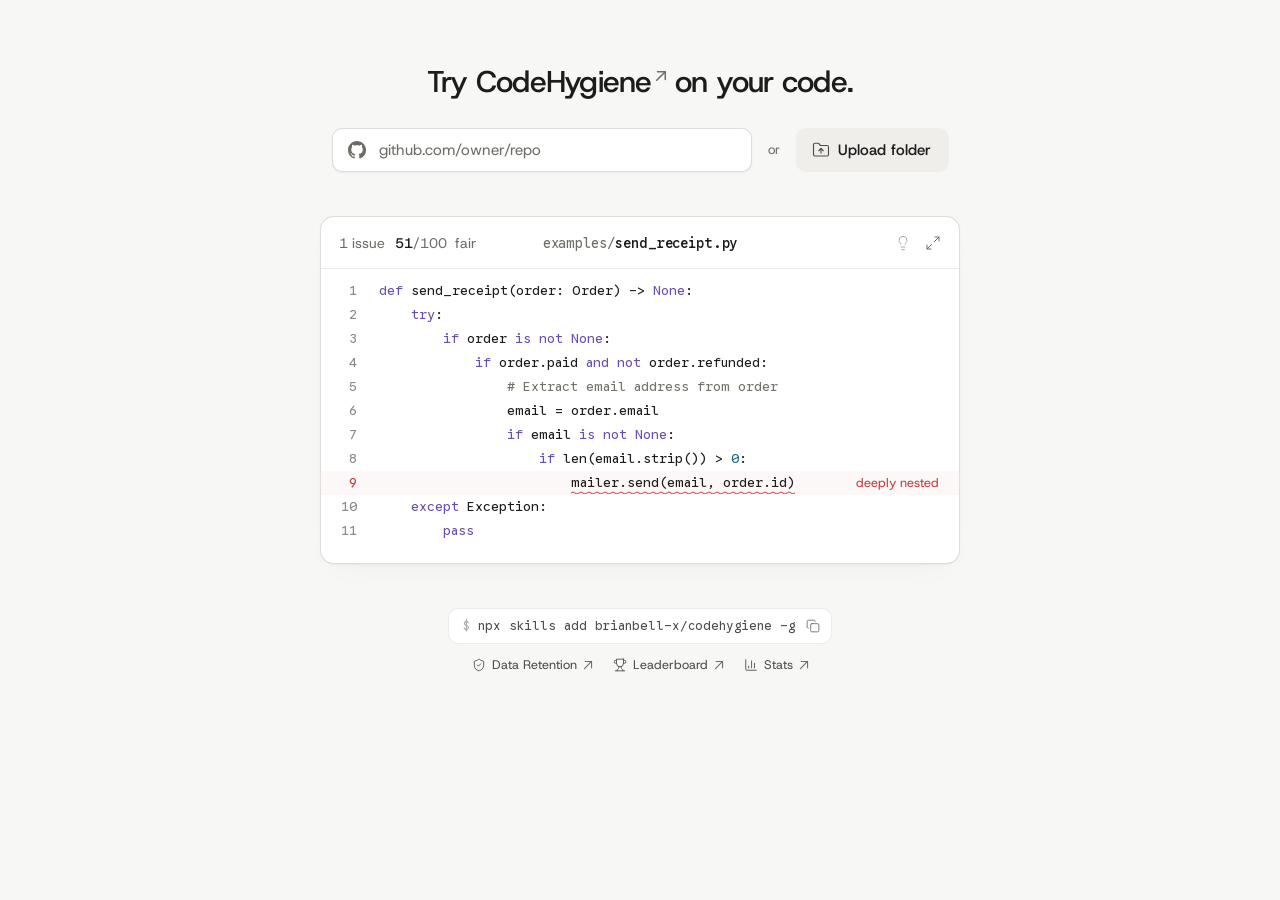
==== index.html @ ce667986 "Publish site: Codebases | Models leaderboard, Stats page, Grid tab - The leaderboard has Codebases |" ====
<!doctype html>
<html lang="en">
<head>
  <meta charset="utf-8">
  <meta name="viewport" content="width=device-width, initial-scale=1">
  <meta name="description" content="Paste a GitHub link to find hard-to-read code.">
  <title>codehygiene</title>
  <link rel="stylesheet" href="styles.css?v=b02e4425ad">
  <script type="module" src="app.js?v=b02e4425ad"></script>
</head>
<body>
  <svg class="sprite" aria-hidden="true">
    <symbol id="i-github" viewBox="0 0 16 16"><path fill="currentColor" stroke="none" d="M8 0c4.42 0 8 3.58 8 8a8.013 8.013 0 0 1-5.45 7.59c-.4.08-.55-.17-.55-.38 0-.27.01-1.13.01-2.2 0-.75-.25-1.23-.54-1.48 1.78-.2 3.65-.88 3.65-3.95 0-.88-.31-1.59-.82-2.15.08-.2.36-1.02-.08-2.12 0 0-.67-.22-2.2.82-.64-.18-1.32-.27-2-.27-.68 0-1.36.09-2 .27-1.53-1.03-2.2-.82-2.2-.82-.44 1.1-.16 1.92-.08 2.12-.51.56-.82 1.28-.82 2.15 0 3.06 1.86 3.75 3.64 3.95-.23.2-.44.55-.51 1.07-.46.21-1.61.55-2.33-.66-.15-.24-.6-.83-1.23-.82-.67.01-.27.38.01.53.34.19.73.9.82 1.13.16.45.68 1.31 2.69.94 0 .67.01 1.3.01 1.49 0 .21-.15.45-.55.38A7.995 7.995 0 0 1 0 8c0-4.42 3.58-8 8-8Z"/></symbol>
    <symbol id="i-copy" viewBox="0 0 24 24"><rect x="8" y="8" width="14" height="14" rx="2"/><path d="M4 16c-1.1 0-2-.9-2-2V4c0-1.1.9-2 2-2h10c1.1 0 2 .9 2 2"/></symbol>
    <symbol id="i-check" viewBox="0 0 24 24"><path d="M20 6 9 17l-5-5"/></symbol>
    <symbol id="i-arrow" viewBox="0 0 24 24"><path d="M5 12h14"/><path d="m13 6 6 6-6 6"/></symbol>
    <symbol id="i-external" viewBox="5 5 14 14"><path d="M7 17 17 7"/><path d="M8 7h9v9"/></symbol>
    <symbol id="i-chevron" viewBox="0 0 24 24"><path d="m9 6 6 6-6 6"/></symbol>
    <symbol id="i-code" viewBox="0 0 24 24"><path d="m16 18 6-6-6-6"/><path d="m8 6-6 6 6 6"/></symbol>
    <symbol id="i-folder" viewBox="0 0 24 24"><path fill="currentColor" stroke="none" d="M3 6.5A2.5 2.5 0 0 1 5.5 4h3.59a2 2 0 0 1 1.41.59L12 6h6.5A2.5 2.5 0 0 1 21 8.5v9a2.5 2.5 0 0 1-2.5 2.5h-13A2.5 2.5 0 0 1 3 17.5Z"/></symbol>
    <symbol id="i-upload" viewBox="0 0 24 24"><path d="M20 20a2 2 0 0 0 2-2V8a2 2 0 0 0-2-2h-7.9a2 2 0 0 1-1.69-.9L9.6 3.9A2 2 0 0 0 7.93 3H4a2 2 0 0 0-2 2v13a2 2 0 0 0 2 2Z"/><path d="M12 10v6"/><path d="m9 13 3-3 3 3"/></symbol>
    <symbol id="i-sidebar" viewBox="0 0 24 24"><rect x="3" y="4" width="18" height="16" rx="2"/><path d="M9 4v16"/></symbol>
    <symbol id="i-search" viewBox="0 0 24 24"><circle cx="11" cy="11" r="7"/><path d="m20 20-3.5-3.5"/></symbol>
    <symbol id="i-trophy" viewBox="0 0 24 24"><path d="M6 9H4.5a2.5 2.5 0 0 1 0-5H6"/><path d="M18 9h1.5a2.5 2.5 0 0 0 0-5H18"/><path d="M4 22h16"/><path d="M10 14.66V17c0 .55-.47.98-.97 1.21C7.85 18.75 7 20.24 7 22"/><path d="M14 14.66V17c0 .55.47.98.97 1.21C16.15 18.75 17 20.24 17 22"/><path d="M18 2H6v7a6 6 0 0 0 12 0V2Z"/></symbol>
    <symbol id="i-chart" viewBox="0 0 24 24"><path d="M3 3v16a2 2 0 0 0 2 2h16"/><path d="M18 17V9"/><path d="M13 17V5"/><path d="M8 17v-3"/></symbol>
    <symbol id="i-bulb" viewBox="0 0 24 24"><path d="M15 14c.2-1 .7-1.7 1.5-2.5 1-.9 1.5-2.2 1.5-3.5A6 6 0 0 0 6 8c0 1 .2 2.2 1.5 3.5.7.7 1.3 1.5 1.5 2.5"/><path d="M9 18h6"/><path d="M10 22h4"/></symbol>
    <symbol id="i-expand" viewBox="0 0 24 24"><path d="M15 3h6v6"/><path d="M9 21H3v-6"/><path d="m21 3-7 7"/><path d="m3 21 7-7"/></symbol>
    <symbol id="i-shield" viewBox="0 0 24 24"><path d="M20 13c0 5-3.5 7.5-7.66 8.95a1 1 0 0 1-.67-.01C7.5 20.5 4 18 4 13V6a1 1 0 0 1 1-1c2 0 4.5-1.2 6.24-2.72a1.17 1.17 0 0 1 1.52 0C14.51 3.81 17 5 19 5a1 1 0 0 1 1 1z"/><path d="m9 12 2 2 4-4"/></symbol>
  </svg>
  <aside class="banner" id="banner" aria-label="Live stats">
    <div class="banner-inner">
      <a class="banner-stats" id="banner-stats" href="stats/" target="_blank" rel="noopener" title="Stats" hidden>
        <span class="banner-stat" id="banner-scored" hidden><b id="banner-scored-value"></b> files scored</span>
        <span class="banner-stat" id="banner-issues" hidden><b id="banner-issues-value"></b> issues flagged</span>
        <span class="banner-stat" id="banner-speed" hidden><b id="banner-speed-value"></b> per file</span>
      </a>
    </div>
  </aside>
  <div class="page">
    <main>
      <section class="intro">
        <h1 class="headline">Try <a class="headline-link" href="https://github.com/brianbell-x/codehygiene" target="_blank" rel="noopener" title="CodeHygiene on GitHub">CodeHygiene<svg class="icon headline-arrow" aria-hidden="true"><use href="#i-external"/></svg></a> on your code.</h1>

        <div class="sources">
          <form class="source" id="source">
            <label class="sr-only" for="source-input">GitHub link</label>
            <div class="source-field">
              <svg class="icon source-icon" aria-hidden="true"><use href="#i-github"/></svg>
              <input class="source-input" id="source-input" type="text" inputmode="url" placeholder="github.com/owner/repo"
                autocomplete="off" autocapitalize="off" spellcheck="false" enterkeyhint="go">
              <button class="icon-button is-plain source-submit" type="submit" aria-label="Start" title="Start">
                <svg class="icon" aria-hidden="true"><use href="#i-arrow"/></svg>
              </button>
            </div>
          </form>
          <span class="sources-or">or</span>
          <button class="ghost source-upload" id="upload" type="button">
            <svg class="icon" aria-hidden="true"><use href="#i-upload"/></svg>
            Upload folder
          </button>
          <input class="sr-only" id="upload-input" type="file" webkitdirectory multiple tabindex="-1" aria-hidden="true" aria-label="Upload folder">
        </div>
        <p class="source-progress" id="source-progress" role="status" hidden></p>
        <p class="source-error" id="source-error" role="alert" hidden></p>
      </section>

      <section class="run" id="run">
        <div class="sample" id="sample">
          <header class="sample-head">
            <p class="stage-meta sample-meta">
              <span class="stage-status" id="sample-status"></span>
              <span class="stage-score"><span class="stage-score-value" id="sample-value"></span><span class="stage-score-scale">/100</span> <span class="stage-score-word" id="sample-word"></span></span>
            </p>
            <span class="stage-path sample-path"><span class="path-dir">examples/</span>send_receipt.py</span>
            <span class="sample-bulb" aria-hidden="true"><svg class="icon"><use href="#i-bulb"/></svg></span>
          </header>
          <div class="stage-code sample-code" id="sample-code" aria-hidden="true"></div>
          <button class="sample-run" id="sample-run" type="button" aria-label="Open examples">
            <svg class="icon sample-open" aria-hidden="true"><use href="#i-expand"/></svg>
          </button>
        </div>

        <article class="stage" id="stage" hidden>
          <aside class="explorer" id="explorer" aria-label="Files">
            <div class="tree-search">
              <svg class="icon tree-search-icon" aria-hidden="true"><use href="#i-search"/></svg>
              <label class="sr-only" for="tree-filter">Filter files</label>
              <input class="tree-filter" id="tree-filter" type="text" placeholder="Filter files" autocomplete="off" spellcheck="false">
            </div>
            <nav class="tree-list" id="tree-list" aria-label="File tree"></nav>
            <footer class="explorer-foot" id="explorer-foot"></footer>
          </aside>
          <div class="editor">
            <header class="stage-head">
              <div class="head-tools">
                <button class="icon-button is-plain" id="explorer-toggle" type="button" aria-controls="explorer" aria-expanded="true" aria-label="Hide files" title="Hide files">
                  <svg class="icon" aria-hidden="true"><use href="#i-sidebar"/></svg>
                </button>
                <p class="stage-meta" id="stage-meta">
                  <span class="stage-status" id="stage-status"></span>
                  <span class="stage-score" id="stage-score"><span class="stage-score-value"></span><span class="stage-score-scale">/100</span> <span class="stage-score-word"></span></span>
                </p>
                <div class="view-switch" id="view-switch" role="group" aria-label="View">
                  <button type="button" data-view="code" aria-pressed="true">Code</button>
                  <button type="button" data-view="shape" aria-pressed="false">Grid</button>
                </div>
              </div>
              <div class="nav">
                <button class="icon-button is-plain nav-step" id="nav-prev" type="button" aria-label="Previous file" title="Previous file">
                  <svg class="icon nav-prev-icon" aria-hidden="true"><use href="#i-chevron"/></svg>
                </button>
                <span class="stage-path" id="stage-path"></span>
                <button class="icon-button is-plain nav-step" id="nav-next" type="button" aria-label="Next file" title="Next file">
                  <svg class="icon" aria-hidden="true"><use href="#i-chevron"/></svg>
                </button>
              </div>
              <div class="head-actions">
                <button class="icon-button is-plain tool-toggle suggest-toggle" id="suggest-toggle" type="button" aria-pressed="false" aria-label="Show suggestions" title="Show suggestions" hidden>
                  <svg class="icon" aria-hidden="true"><use href="#i-bulb"/></svg>
                </button>
                <button class="icon-button is-plain" id="copy" type="button" aria-label="Copy for your agent" title="Copy for your agent" hidden>
                  <svg class="icon" aria-hidden="true"><use id="copy-icon" href="#i-copy"/></svg>
                </button>
              </div>
            </header>
            <div class="stage-code" id="stage-code" role="region" tabindex="0" aria-label="File contents"></div>
            <div class="readout" id="readout" role="tooltip" hidden></div>
          </div>
        </article>

      </section>
    </main>

    <footer class="foot">
      <div class="command">
        <code class="command-text" id="command-text">npx skills add brianbell-x/codehygiene -g</code>
        <button class="icon-button is-plain" id="command-copy" type="button" aria-label="Copy install command" title="Copy">
          <svg class="icon" aria-hidden="true"><use id="command-copy-icon" href="#i-copy"/></svg>
        </button>
      </div>
      <nav class="foot-links" aria-label="More">
        <a class="foot-link" href="privacy/" target="_blank" rel="noopener">
          <svg class="icon" aria-hidden="true"><use href="#i-shield"/></svg>
          <span>Data Retention</span>
          <svg class="icon foot-link-arrow" aria-hidden="true"><use href="#i-external"/></svg>
        </a>
        <a class="foot-link" href="leaderboard/" target="_blank" rel="noopener">
          <svg class="icon" aria-hidden="true"><use href="#i-trophy"/></svg>
          <span>Leaderboard</span>
          <svg class="icon foot-link-arrow" aria-hidden="true"><use href="#i-external"/></svg>
        </a>
        <a class="foot-link" href="stats/" target="_blank" rel="noopener">
          <svg class="icon" aria-hidden="true"><use href="#i-chart"/></svg>
          <span>Stats</span>
          <svg class="icon foot-link-arrow" aria-hidden="true"><use href="#i-external"/></svg>
        </a>
      </nav>
    </footer>
  </div>
</body>
</html>
---- styles.css ----
@font-face{font-family:Host Grotesk;font-style:normal;font-weight:300 800;font-display:swap;src:url("./fonts/host-grotesk-latin-wght-normal-XVJVBJQF.woff2") format("woff2")}@font-face{font-family:Google Sans Code;font-style:normal;font-weight:300 800;font-display:swap;src:url("./fonts/google-sans-code-latin-wght-normal-4HSQ2AC3.woff2") format("woff2")}:root{color-scheme:light dark;--page: light-dark(#f7f7f5, #161615);--surface: light-dark(#ffffff, #1c1c1b);--sunken: light-dark(#fafaf8, #191918);--fill: light-dark(#efeeeb, #262625);--fill-hover: light-dark(#e7e6e2, #2e2e2c);--hover: light-dark(rgba(28, 28, 26, .045), rgba(255, 255, 250, .045));--selected: light-dark(rgba(28, 28, 26, .075), rgba(255, 255, 250, .075));--line: light-dark(rgba(28, 28, 26, .085), rgba(255, 255, 250, .075));--line-strong: light-dark(rgba(28, 28, 26, .15), rgba(255, 255, 250, .13));--ink: light-dark(#1c1c1a, #ecebe6);--ink-2: light-dark(#4d4c48, #b5b3ac);--ink-3: light-dark(#6e6c66, #918f89);--ink-faint: light-dark(#adaba5, #5d5c58);--red: light-dark(#c8383e, #f2777b);--green: light-dark(#2c7a4d, #86c69a);--bg-del: light-dark(rgba(200, 56, 62, .065), rgba(242, 119, 123, .075));--bg-add: light-dark(rgba(44, 122, 77, .075), rgba(134, 198, 154, .08));--bg-flag: light-dark(rgba(200, 56, 62, .035), rgba(242, 119, 123, .045));--tok-comment: light-dark(#74726b, #8c8a84);--tok-keyword: light-dark(#6a4fb0, #b9a7ea);--tok-string: light-dark(#8a5a14, #dbb889);--tok-number: light-dark(#1f6889, #8cc3da);--shadow-color: light-dark(rgba(28, 28, 26, .06), rgba(0, 0, 0, 0));--shadow-stage: 0 1px 2px var(--shadow-color), 0 12px 32px -16px var(--shadow-color);--shadow-menu: 0 16px 40px light-dark(rgba(28, 28, 26, .12), rgba(0, 0, 0, .5)), 0 2px 6px light-dark(rgba(28, 28, 26, .06), rgba(0, 0, 0, .3));--focus: light-dark(#4d4c48, #b5b3ac);--focus-moat: var(--page);--selection: light-dark(rgba(106, 79, 176, .16), rgba(185, 167, 234, .24));--wave: url("data:image/svg+xml,%3Csvg xmlns='http://www.w3.org/2000/svg' width='8' height='4' viewBox='0 0 8 4'%3E%3Cpath d='M0 3 Q2 0.8 4 3 T8 3' fill='none' stroke='%23c8383e' stroke-width='1' stroke-linecap='round'/%3E%3C/svg%3E");--font-sans: "Host Grotesk", -apple-system, BlinkMacSystemFont, "Segoe UI", sans-serif;--font-mono: "Google Sans Code", ui-monospace, SFMono-Regular, Menlo, Consolas, monospace;--radius-sm: 6px;--radius: 10px;--radius-stage: 14px;--gutter: 58px;--motion: .14s;--ease: cubic-bezier(.2, 0, 0, 1);--ease-out: cubic-bezier(.22, 1, .36, 1);--ease-expo: cubic-bezier(.16, 1, .3, 1)}@media(prefers-color-scheme:dark){:root{--wave: url("data:image/svg+xml,%3Csvg xmlns='http://www.w3.org/2000/svg' width='8' height='4' viewBox='0 0 8 4'%3E%3Cpath d='M0 3 Q2 0.8 4 3 T8 3' fill='none' stroke='%23f2777b' stroke-width='1' stroke-linecap='round'/%3E%3C/svg%3E")}}*,*:before,*:after{box-sizing:border-box}html{-webkit-text-size-adjust:100%;scrollbar-width:thin;scrollbar-color:var(--line-strong) transparent}body{margin:0;background:var(--page);color:var(--ink);font:400 15px/22px var(--font-sans);-webkit-font-smoothing:antialiased;-moz-osx-font-smoothing:grayscale}::selection{background:var(--selection)}h1,h2,p{margin:0}button,input{font:inherit;color:inherit}button{margin:0;padding:0;border:0;background:none;cursor:pointer}a{color:inherit;text-decoration:none}:is(a,button,[tabindex="0"]):focus-visible{outline:2px solid transparent;outline-offset:2px;box-shadow:0 0 0 2px var(--focus-moat),0 0 0 3.5px var(--focus)}[hidden]{display:none!important}.sr-only{position:absolute;width:1px;height:1px;margin:-1px;overflow:hidden;clip-path:inset(50%);white-space:nowrap}.sprite{position:absolute;width:0;height:0}.icon{display:block;width:16px;height:16px;fill:none;stroke:currentColor;stroke-width:1.5;stroke-linecap:round;stroke-linejoin:round}.icon-button{display:inline-grid;flex:none;place-items:center;width:32px;height:32px;border-radius:8px;color:var(--ink-3);transition:background-color var(--motion) var(--ease),color var(--motion) var(--ease),transform .16s var(--ease-out)}.icon-button:hover{background:var(--hover);color:var(--ink);transition-duration:0s,0s,.16s}.icon-button:active{background:var(--selected);transform:scale(.94);transition-duration:0s,0s,.1s}.icon-button[aria-label=Copied]{color:var(--green)}.icon-button[aria-label=Copied] .icon{animation:copied-pop .22s var(--ease-out) both}.icon-button[aria-label="Copy failed"]{color:var(--red)}.icon-button.is-done{color:var(--green)}.icon-button.is-busy{color:var(--ink);cursor:progress;animation:breathe 1.2s ease-in-out infinite}body:has(>.page){display:flex;flex-direction:column;height:100svh}.page{display:flex;flex:1 1 auto;flex-direction:column;width:100%;min-height:600px;max-width:1120px;margin:0 auto;padding:0 24px}.banner{flex:none;border-bottom:1px solid var(--line);color:var(--ink-3);font-size:12.5px;line-height:18px}.banner-inner{display:flex;align-items:center;justify-content:center;gap:16px;max-width:1120px;height:36px;margin:0 auto;padding:0 24px}.banner-stats{display:flex;align-items:center;gap:20px;min-width:0;border-radius:var(--radius-sm);white-space:nowrap;transition:color var(--motion) var(--ease)}.banner-stats:before{content:"";flex:none;width:6px;height:6px;margin-right:-12px;border-radius:50%;background:var(--green)}.banner-stats:hover{color:var(--ink-2)}.banner-stat b{color:var(--ink);font-weight:500;font-variant-numeric:tabular-nums}.banner:not([hidden])+.page .intro{padding-top:44px}main{display:flex;flex:1;flex-direction:column}main:has(.sample:not([hidden])){flex:none}.intro{position:relative;padding-top:64px}.headline{text-align:center;font-size:30px;line-height:36px;font-weight:500;letter-spacing:-.025em;text-wrap:balance}.headline-link{border-radius:var(--radius-sm);text-decoration:underline 1.5px transparent;text-underline-offset:5px;transition:text-decoration-color var(--motion) var(--ease)}.headline-link:hover{text-decoration-color:var(--line-strong)}.headline-arrow{display:inline-block;width:.4em;height:.4em;margin-left:.1em;vertical-align:.34em;overflow:visible;color:var(--ink-3);stroke-width:1.75;transition:color var(--motion) var(--ease),transform .16s var(--ease-out)}.headline-link:hover .headline-arrow{color:var(--ink);transform:translate(1px,-1px)}.sources{display:flex;align-items:center;justify-content:center;gap:16px;margin-top:28px}.source{width:min(420px,100%)}.sources-or{color:var(--ink-3);font-size:13px}.source-field{--focus-moat: var(--surface);position:relative;flex:1;min-width:0}.source-icon{position:absolute;top:13px;left:16px;width:18px;height:18px;color:var(--ink-3);pointer-events:none;transition:color var(--motion) var(--ease)}.source-field:focus-within .source-icon,.source-field:has(.source-input:not(:placeholder-shown)) .source-icon{color:var(--ink)}.intro:has(.source-progress:not([hidden])) .source-icon{animation:breathe 1.8s ease-in-out infinite}.source-input{width:100%;height:44px;padding:0 48px 0 46px;border:1px solid var(--line-strong);border-radius:var(--radius);background:var(--surface);box-shadow:0 1px 2px var(--shadow-color);transition:border-color var(--motion) var(--ease),box-shadow var(--motion) var(--ease)}.source-input::placeholder{color:var(--ink-3)}.source-input:hover{border-color:var(--ink-faint)}.source-input:focus-visible{outline:none;border-color:var(--ink-3);box-shadow:0 0 0 1px var(--ink-3),0 0 0 5px var(--hover)}.intro:has(.source-error:not([hidden])) .source-input{border-color:var(--red);box-shadow:0 0 0 3px color-mix(in srgb,var(--red) 14%,transparent)}.source-submit{position:absolute;top:6px;right:6px;color:var(--ink);transition:opacity .18s var(--ease-out),transform .18s var(--ease-out),visibility .18s,background-color var(--motion) var(--ease),color var(--motion) var(--ease)}.source-input:placeholder-shown~.source-submit{visibility:hidden;opacity:0;transform:translate(-6px);pointer-events:none}.ghost.source-upload{display:inline-flex;flex:none;align-items:center;gap:8px;height:44px;padding:0 18px 0 16px;font-weight:500}.source-upload .icon{width:18px;height:18px;color:var(--ink-2)}.source-progress,.source-error{position:absolute;top:100%;right:0;left:0;margin-top:12px;text-align:center;font-size:13px;line-height:20px;transition:opacity .18s var(--ease-out),transform .18s var(--ease-out)}@starting-style{.source-progress,.source-error{opacity:0;transform:translateY(-3px)}}.source-progress{color:var(--ink-3);font-variant-numeric:tabular-nums}.source-error{color:var(--red)}.run{display:flex;flex:1;flex-direction:column;margin-top:44px}.sample,.stage{view-transition-name:workspace}.sample{--focus-moat: var(--page);position:relative;display:flex;flex:none;flex-direction:column;align-self:center;width:min(640px,100%);border:1px solid var(--line-strong);border-radius:var(--radius-stage);background:var(--surface);box-shadow:var(--shadow-stage);overflow:hidden;transition:border-color var(--motion) var(--ease),translate .22s var(--ease-out)}.sample:hover{border-color:var(--ink-faint)}.sample:has(.sample-run:active){translate:0 1px;transition-duration:var(--motion),80ms}.sample:has(.sample-run:focus-visible){box-shadow:0 0 0 2px var(--page),0 0 0 3.5px var(--focus)}.sample-head{display:grid;flex:none;grid-template-columns:minmax(0,1fr) auto minmax(0,1fr);align-items:center;gap:12px;height:52px;padding:0 18px;border-bottom:1px solid var(--line)}.sample .sample-code{flex:none;min-height:calc(var(--rows, 11) * 24px + 30px);overflow:hidden;mask-image:linear-gradient(to bottom,#000 calc(100% - 24px),transparent)}.sample-bulb{position:absolute;top:12px;right:42px;display:grid;place-items:center;width:28px;height:28px;border-radius:7px;color:var(--ink-faint);transition:background-color .24s var(--ease),color .24s var(--ease)}.sample[data-suggesting] .sample-bulb{background:var(--selected);color:var(--green)}.sample-run{position:absolute;z-index:2;inset:0;border-radius:inherit;-webkit-tap-highlight-color:transparent}.sample-run:focus-visible{box-shadow:none}.sample-open{position:absolute;top:18px;right:18px;color:var(--ink-3);transition:color var(--motion) var(--ease),scale .16s var(--ease-out)}.sample:hover .sample-open,.sample-run:focus-visible .sample-open{color:var(--ink);scale:1.12}[data-handoff] #sample-code,[data-handoff] #stage-code{view-transition-name:workspace-code}[data-handoff] .sample-meta,[data-handoff] .stage .stage-meta{view-transition-name:workspace-meta}[data-handoff] .sample-path,[data-handoff] #stage-path{view-transition-name:workspace-path}::view-transition-group(workspace-code),::view-transition-group(workspace-meta),::view-transition-group(workspace-path){animation-duration:.64s;animation-timing-function:cubic-bezier(.32,.72,0,1)}::view-transition-group(workspace-code){overflow:clip}::view-transition-old(workspace-code),::view-transition-new(workspace-code),::view-transition-old(workspace-meta),::view-transition-new(workspace-meta),::view-transition-old(workspace-path),::view-transition-new(workspace-path){width:auto;height:auto;animation-duration:.36s}::view-transition-old(workspace-path),::view-transition-new(workspace-path){inset-inline-start:50%;translate:-50% 0}:root[data-handoff=source]::view-transition-old(workspace-code),:root[data-handoff=source]::view-transition-old(workspace-meta),:root[data-handoff=source]::view-transition-old(workspace-path){animation-duration:.14s}:root[data-handoff=source]::view-transition-new(workspace-code),:root[data-handoff=source]::view-transition-new(workspace-meta),:root[data-handoff=source]::view-transition-new(workspace-path){animation-duration:.3s;animation-delay:.12s}::view-transition-group(workspace){overflow:clip;border-radius:var(--radius-stage);background:var(--surface);box-shadow:inset 0 0 0 1px var(--line-strong),var(--shadow-stage);animation-duration:.64s;animation-timing-function:cubic-bezier(.32,.72,0,1)}::view-transition-image-pair(workspace){overflow:clip}::view-transition-old(workspace),::view-transition-new(workspace){width:auto;height:auto;object-fit:none;object-position:top left}::view-transition-old(workspace){animation:workspace-out .2s var(--ease) both}::view-transition-new(workspace){animation:workspace-in .36s var(--ease-out) .24s both}@media(max-width:640px){::view-transition-group(workspace){border-radius:0}}body:has(#source-progress:not([hidden])) :is(.stage-code,.tree-list,.sample){pointer-events:none;animation:breathe 1.8s ease-in-out infinite}body:has(#source-progress:not([hidden])) .sample .sample-code{animation:none;opacity:1}.stage{--focus-moat: var(--surface);contain:size;display:grid;flex:1 1 0;grid-template-columns:240px minmax(0,1fr);grid-template-rows:1fr;min-height:360px;border:1px solid var(--line-strong);border-radius:var(--radius-stage);background:var(--surface);box-shadow:var(--shadow-stage);overflow:hidden}.stage.is-collapsed{grid-template-columns:0 minmax(0,1fr)}.stage.is-collapsed .explorer{visibility:hidden}.explorer{--focus-moat: var(--sunken);grid-area:1 / 1;display:flex;flex-direction:column;min-width:0;min-height:0;border-right:1px solid var(--line);background:var(--sunken)}.explorer-foot{display:flex;flex:none;align-items:center;min-height:52px;padding:0 16px;border-top:1px solid var(--line)}.explorer-foot:empty{display:none}.head-tools .stage-meta{margin-right:4px}.editor{grid-area:1 / 2;display:flex;flex-direction:column;min-width:0;min-height:0}.stage-head{display:grid;grid-template-columns:minmax(max-content,1fr) auto minmax(max-content,1fr);align-items:center;gap:12px;height:52px;padding:0 10px;border-bottom:1px solid var(--line)}.head-tools{display:flex;align-items:center;justify-self:start;gap:8px;min-width:0}.head-actions{display:flex;align-items:center;justify-self:end;gap:6px}#explorer-toggle{position:relative}#explorer-toggle:before{content:"";position:absolute;top:calc(50% - 5.33px);left:calc(50% - 6px);width:4px;height:10.67px;border-radius:1.33px 0 0 1.33px;background:currentColor;opacity:0;transition:opacity var(--motion) var(--ease)}#explorer-toggle[aria-expanded=true]:before{opacity:.45}.nav{display:flex;align-items:center;gap:2px;min-width:0}.nav-step{width:28px;height:28px;border-radius:var(--radius-sm)}.tabs{display:none}.nav-prev-icon{transform:rotate(180deg)}.stage-path{min-width:0;padding:0 6px;overflow:hidden;font:500 14px/20px var(--font-mono);letter-spacing:-.01em;text-overflow:ellipsis;white-space:nowrap}.path-dir{color:var(--ink-3);font-weight:400}.stage-meta{display:flex;align-items:baseline;gap:10px;min-width:0;font-size:14px;line-height:20px;white-space:nowrap}.stage-status{color:var(--ink-3)}.stage-status[data-busy]:before{content:"";display:inline-block;width:6px;height:6px;margin-right:8px;border-radius:50%;background:currentColor;vertical-align:1px;animation:breathe 1.2s ease-in-out infinite}.stage-score{font-variant-numeric:tabular-nums}.stage-score-value{display:inline-block;min-width:2ch;text-align:right;font-weight:500}.stage-score-scale,.stage-score-word{color:var(--ink-3)}.stage-score-word{margin-left:4px;transition:color .6s var(--ease-out)}.stage-score-word.is-sloppy{color:var(--red)}.stage-score-word.is-clean{color:var(--green)}.tree-search{position:relative;flex:none;height:52px;padding:11px 10px;border-bottom:1px solid var(--line)}.tree-search-icon{position:absolute;top:19px;left:20px;width:14px;height:14px;color:var(--ink-3);pointer-events:none}.tree-filter{width:100%;height:29px;padding:0 10px 0 30px;border:1px solid transparent;border-radius:8px;background:var(--hover);font-size:13px;transition:background-color var(--motion) var(--ease),border-color var(--motion) var(--ease)}.tree-filter::placeholder{color:var(--ink-3)}.tree-filter:hover{background:var(--selected)}.tree-filter:focus-visible{outline:none;border-color:var(--line-strong);background:var(--surface)}.tree-list{flex:1;min-height:0;padding:8px;overflow-y:auto;scrollbar-width:thin;scrollbar-color:var(--line-strong) transparent}.tree-row{display:flex;align-items:center;gap:8px;width:100%;height:30px;padding:0 10px 0 calc(6px + var(--depth, 0px));border-radius:var(--radius-sm);color:var(--ink-2);font-size:13.5px;text-align:left;transition:background-color var(--motion) var(--ease)}.tree-row:hover{background:var(--hover);transition-duration:0s}.tree-row:active,.tree-row.is-current{background:var(--selected)}.tree-row.has-issues{color:var(--red)}.tree-row.is-cleaned{color:var(--green)}.tree-row .icon{flex:none;width:14px;height:14px;color:var(--ink-3)}.tree-chevron{transition:transform var(--motion) var(--ease)}.tree-row[aria-expanded=true] .tree-chevron{transform:rotate(90deg)}.tree-spacer{flex:none;width:14px}.tree-name{flex:1;min-width:0;overflow:hidden;text-overflow:ellipsis;white-space:nowrap}.tree-count{font:500 11.5px/16px var(--font-mono);font-variant-numeric:tabular-nums;opacity:.85}.tree-mark{flex:none;width:6px;height:6px;margin-right:2px;border-radius:50%;background:currentColor}.tree-empty{padding:6px 10px;color:var(--ink-3);font-size:13px}.stage-code{flex:1;min-height:0;padding:10px 0 20px;overflow-y:auto;scrollbar-width:thin;scrollbar-color:var(--line-strong) transparent;font:400 13.5px/24px var(--font-mono);font-variant-ligatures:none;tab-size:4}.stage-code:focus-visible{outline:2px solid transparent;box-shadow:inset 0 0 0 1.5px var(--focus)}.line{display:grid;grid-template-columns:var(--gutter) minmax(0,1fr) auto;padding-right:20px;transition:background-color .4s var(--ease),box-shadow .24s var(--ease)}.ln{position:relative;padding-right:22px;color:color-mix(in srgb,var(--ink-3) 80%,var(--surface));text-align:right;-webkit-user-select:none;user-select:none;font-variant-numeric:tabular-nums}.lead{white-space:pre}.src{padding-left:calc((var(--indent, 0) + 4) * 1ch);text-indent:calc((var(--indent, 0) + 4) * -1ch);white-space:pre-wrap;overflow-wrap:anywhere}.squiggle{padding-bottom:3px;background:var(--wave) repeat-x left bottom;box-decoration-break:clone;-webkit-box-decoration-break:clone}.note{padding-left:24px;color:var(--red);font:400 12.5px/24px var(--font-sans);white-space:nowrap}.line.is-flagged{--row-tint: var(--bg-flag);background:var(--bg-flag)}.line.is-flagged .ln{color:var(--red)}.line.is-removed{--row-tint: var(--bg-del);--row-bar: var(--red);background:var(--bg-del);box-shadow:inset 2px 0 var(--red)}.line.is-removed .src,.line.is-removed .src span{color:var(--ink-3)}.line.is-added{--row-tint: var(--bg-add);--row-bar: var(--green);background:var(--bg-add);box-shadow:inset 2px 0 var(--green)}.line.is-added .ln,.line.is-reading .ln{color:var(--ink-2)}.line.is-removed .ln:after,.line.is-added .ln:after{position:absolute;top:0;right:7px;content:"\2212";color:var(--red);font-weight:500}.line.is-added .ln:after{content:"+";color:var(--green)}.line.is-reading{--row-tint: var(--selected);--row-bar: var(--ink-3);background:var(--selected);box-shadow:inset 2px 0 var(--ink-3)}.tok-com{color:var(--tok-comment)}.tok-kw{color:var(--tok-keyword)}.tok-str{color:var(--tok-string)}.tok-num{color:var(--tok-number)}.ghost{height:32px;padding:0 12px;border-radius:var(--radius);background:var(--fill);color:var(--ink);transition:background-color var(--motion) var(--ease),transform .16s var(--ease-out)}.ghost:hover{background:var(--fill-hover)}.ghost:active{background:var(--fill-hover);transform:scale(.97);transition-duration:0s,.1s}.command{--focus-moat: var(--surface);display:flex;align-items:center;gap:4px;min-width:0;height:36px;padding:0 4px 0 14px;border:1px solid var(--line);border-radius:var(--radius);background:var(--surface);color:var(--ink-2);transition:border-color var(--motion) var(--ease)}.command:hover,.command:focus-within{border-color:var(--line-strong)}.command-text{min-width:0;overflow:hidden;font:400 12.5px/16px var(--font-mono);text-overflow:ellipsis;white-space:nowrap}.command-text:before{content:"$";margin-right:1ch;color:var(--ink-faint);-webkit-user-select:none;user-select:none}.command .icon-button{width:28px;height:28px;border-radius:var(--radius-sm)}.command .icon{width:14px;height:14px}.foot{display:flex;flex:none;flex-direction:column;align-items:center;justify-content:center;gap:12px;margin-top:20px;padding:24px 0;color:var(--ink-3);font-size:12.5px;line-height:18px;text-align:center}.foot .command{max-width:100%}.foot-links{display:flex;align-items:center;gap:20px}.foot-link{display:inline-flex;align-items:center;gap:6px;border-radius:var(--radius-sm);color:var(--ink-2);transition:color var(--motion) var(--ease)}.foot-link:hover{color:var(--ink)}.foot-link .icon{width:14px;height:14px}.foot-link .foot-link-arrow{width:10px;height:10px;color:var(--ink-3);transition:color var(--motion) var(--ease),transform .16s var(--ease-out)}.foot-link:hover .foot-link-arrow{color:var(--ink);transform:translate(1px,-1px)}@media(min-width:641px){.explorer{transition:opacity .22s var(--ease-expo),transform .22s var(--ease-expo)}.stage.is-collapsed .explorer{opacity:0;transform:translate(-8px);transition-duration:0s}}@media(max-width:640px){:root{--gutter: 40px}body:has(>.page){height:auto;min-height:100svh}.page{min-height:0;padding:0 16px}.intro,.banner:not([hidden])+.page .intro{padding-top:36px}.banner-inner{padding:0 16px}.banner-stats{gap:16px}.banner-stats:before{margin-right:-8px}.banner-stat.is-extra{display:none}.headline{font-size:24px;line-height:30px}.sources{flex-direction:column;align-items:stretch;gap:8px;margin-top:20px}.sources-or{text-align:center}.ghost.source-upload{justify-content:center}.source-progress,.source-error{margin-top:6px}.run{flex:none;margin-top:32px}.foot{flex-direction:column;gap:14px;padding:32px 0}.foot{margin-top:0}.sample-head{display:flex;justify-content:space-between;height:44px;padding:0 72px 0 14px}.sample-head .stage-path{order:-1;padding:0;font-size:12.5px}.sample-bulb{top:8px;right:37px}.sample-head .stage-meta{padding:0}.sample-head .stage-status{display:none}.sample-open{top:14px;right:15px}.sample .sample-code{--gutter: 36px;min-height:calc((var(--rows, 11) + 1) * 20px + 24px);font-size:11px}.sample .lead{line-height:0}.stage{position:relative;flex:none;grid-template-columns:minmax(0,1fr);height:min(calc(100svh - 24px),780px);min-height:420px;margin:0 -16px;scroll-margin-top:12px;border-right:0;border-left:0;border-radius:0;box-shadow:none}.stage.is-collapsed{grid-template-columns:minmax(0,1fr)}.editor{grid-area:1 / 1}.stage.is-collapsed .explorer{display:none;opacity:0;transform:translate(-16px);transition:opacity .16s var(--ease),transform .16s var(--ease),display .16s allow-discrete}.explorer{--focus-moat: var(--surface);position:absolute;z-index:5;top:0;bottom:0;left:0;width:min(300px,84vw);background:var(--surface);box-shadow:var(--shadow-menu);transition:opacity .24s var(--ease-expo),transform .24s var(--ease-expo),display .24s allow-discrete}@starting-style{.explorer{opacity:0;transform:translate(-16px)}}.stage-head{grid-template-columns:48px auto minmax(0,1fr) auto;grid-template-rows:44px auto;grid-template-areas:"toggle views . actions" "meta meta meta meta";gap:0;height:auto;padding:0;background:linear-gradient(var(--line),var(--line)) 0 44px / 100% 1px no-repeat}.head-tools{display:contents}#explorer-toggle{grid-area:toggle;justify-self:center}.nav{display:none}.tabs{position:relative;grid-area:tabs;display:flex;min-width:0;height:44px;overflow-x:auto;overscroll-behavior-x:contain;scrollbar-width:none;mask-image:linear-gradient(to right,#000 calc(100% - 28px),transparent)}.tabs::-webkit-scrollbar{display:none}.tab{position:relative;display:inline-flex;flex:none;align-items:center;gap:6px;height:44px;padding:0 12px;color:var(--ink-3);font-size:13.5px;white-space:nowrap}.tab:last-child{margin-right:28px}.tab.has-issues{color:var(--red)}.tab.is-cleaned{color:var(--green)}.tab.is-current{font-weight:500}.tab.is-current:not(.has-issues,.is-cleaned){color:var(--ink)}.tab.is-current:after{content:"";position:absolute;right:12px;bottom:0;left:12px;height:2px;border-radius:2px 2px 0 0;background:currentColor}.tab-count{font:500 11px/16px var(--font-mono);opacity:.85}.tab.is-busy .tab-name:before{content:"";display:inline-block;width:6px;height:6px;margin-right:7px;border-radius:50%;background:currentColor;vertical-align:1px;animation:breathe 1.2s ease-in-out infinite}.stage-meta{grid-area:meta;align-items:center;min-height:40px;padding:0 16px}.view-switch{grid-area:views;justify-self:start}.head-actions{grid-area:actions;padding-right:4px}.stage-code{display:grid;grid-template-columns:minmax(max-content,1fr);align-content:start;padding:8px 0 16px;overflow:auto;overscroll-behavior-x:contain;font-size:12.5px;line-height:20px}.stage-code .line{grid-template-columns:var(--gutter) minmax(max-content,1fr);padding-right:24px}.stage-code .ln{position:sticky;z-index:1;left:0;padding-right:12px;background:linear-gradient(var(--row-tint, transparent),var(--row-tint, transparent)),var(--surface);box-shadow:inset 2px 0 var(--row-bar, transparent)}.line.is-removed .ln:after{right:12px}.line.is-added .ln{color:var(--green)}.line.is-added .ln:after{content:none}.lead{font-size:50%}.stage-code .src{padding-left:0;text-indent:0;white-space:pre;overflow-wrap:normal}.stage-code .note{position:sticky;left:var(--gutter);grid-column:2;justify-self:start;padding:0 0 4px;font-size:12px;line-height:16px}}@media(pointer:coarse){.icon-button,.nav-step{width:40px;height:40px}.source-input,.tree-filter{font-size:16px}.command{height:40px}.command .icon-button{width:36px;height:36px}.tree-row{height:38px}}.is-entering .note{animation:note-in .32s var(--ease) var(--delay, 0ms) both}.is-entering .squiggle{animation:squiggle-in .32s var(--ease) var(--delay, 0ms) both}@keyframes note-in{0%{opacity:0;transform:translate(4px)}}@keyframes squiggle-in{0%{background-position:left calc(100% + 6px)}}@keyframes workspace-out{to{opacity:0}}@keyframes workspace-in{0%{opacity:0}}@keyframes copied-pop{0%{opacity:0;transform:scale(.6)}}@keyframes breathe{0%,to{opacity:.44}50%{opacity:.78}}.sk-bar{display:inline-block;height:.62em;overflow:hidden;border-radius:.22em;background:color-mix(in srgb,var(--ink-3) 34%,transparent);color:transparent;line-height:0;text-indent:0;vertical-align:middle;-webkit-user-select:none;user-select:none}.line.is-added{min-height:1lh}.sk-mark{color:var(--ink-faint);-webkit-user-select:none;user-select:none}.line.is-added .sk-bar{background:color-mix(in srgb,var(--green) 52%,transparent)}.line.is-added .sk-mark{color:color-mix(in srgb,var(--green) 80%,var(--ink-3))}.line.is-replaced{--row-tint: var(--bg-del);--row-bar: var(--red);background:var(--bg-del);box-shadow:inset 2px 0 var(--red)}.line.is-replaced .src,.line.is-replaced .src span:not(.squiggle,.cell){color:var(--ink-3)}.suggest-toggle[aria-pressed=true]{color:var(--green)}.is-entering .is-suggest{animation:note-in .32s var(--ease) .18s both}.editor{position:relative}.view-switch{display:flex;gap:2px;padding:2px;border-radius:8px;background:var(--fill)}.view-switch button{padding:3px 12px;border-radius:6px;color:var(--ink-3);font:500 12.5px/20px var(--font-sans);transition:background-color var(--motion) var(--ease),color var(--motion) var(--ease)}.view-switch button:hover{color:var(--ink)}.view-switch button[aria-pressed=true]{background:var(--surface);color:var(--ink);box-shadow:0 1px 2px var(--shadow-color),0 0 0 1px var(--line)}.tool-toggle[aria-pressed=true]{background:var(--selected);color:var(--green)}.cell{--cell: color-mix(in srgb, var(--ink-3) 58%, transparent);background-image:repeating-linear-gradient(90deg,var(--cell) 0 calc(1ch - 1.5px),transparent calc(1ch - 1.5px) 1ch);background-repeat:no-repeat;background-position:0 56%;background-size:100% .86em;color:transparent;-webkit-user-select:none;user-select:none}.line.is-flagged .cell,.line.is-replaced .cell{--cell: var(--red)}.line.is-added .cell{--cell: var(--green)}.stage-code .line{transition:background-color .4s var(--ease),box-shadow .24s var(--ease),opacity .24s var(--ease)}.readout{position:absolute;z-index:6;width:300px;padding:10px 12px 8px;border:1px solid var(--line-strong);border-radius:var(--radius);background:var(--surface);box-shadow:var(--shadow-menu);font:400 12px/18px var(--font-sans);pointer-events:none}.readout-title{margin:0 0 6px;color:var(--ink);font-weight:500}.readout-row{display:grid;grid-template-columns:minmax(0,1fr) 76px 30px;align-items:center;gap:8px;color:var(--ink-3);white-space:nowrap}.readout-row.is-hit{color:var(--red)}.readout-bar{position:relative;height:5px;border-radius:3px;background:var(--fill)}.readout-bar>span{display:block;height:100%;border-radius:3px;background:var(--ink-3)}.readout-row.is-hit .readout-bar>span{background:var(--red)}.readout-bar:after{content:"";position:absolute;top:-3px;bottom:-3px;left:55%;width:1px;background:var(--ink-2)}.readout-value{text-align:right;font-variant-numeric:tabular-nums}.stage-code .ln{cursor:default}@media(prefers-reduced-motion:reduce){*,*:before,*:after{transition-duration:0s!important;animation-duration:0s!important}.intro:has(.source-progress:not([hidden])) .source-icon,body:has(#source-progress:not([hidden])) :is(.stage-code,.tree-list,.sample),.stage-status[data-busy]:before{animation:none;opacity:.58}.icon-button:active,.ghost:active,.explorer,.stage.is-collapsed .explorer{transform:none}}
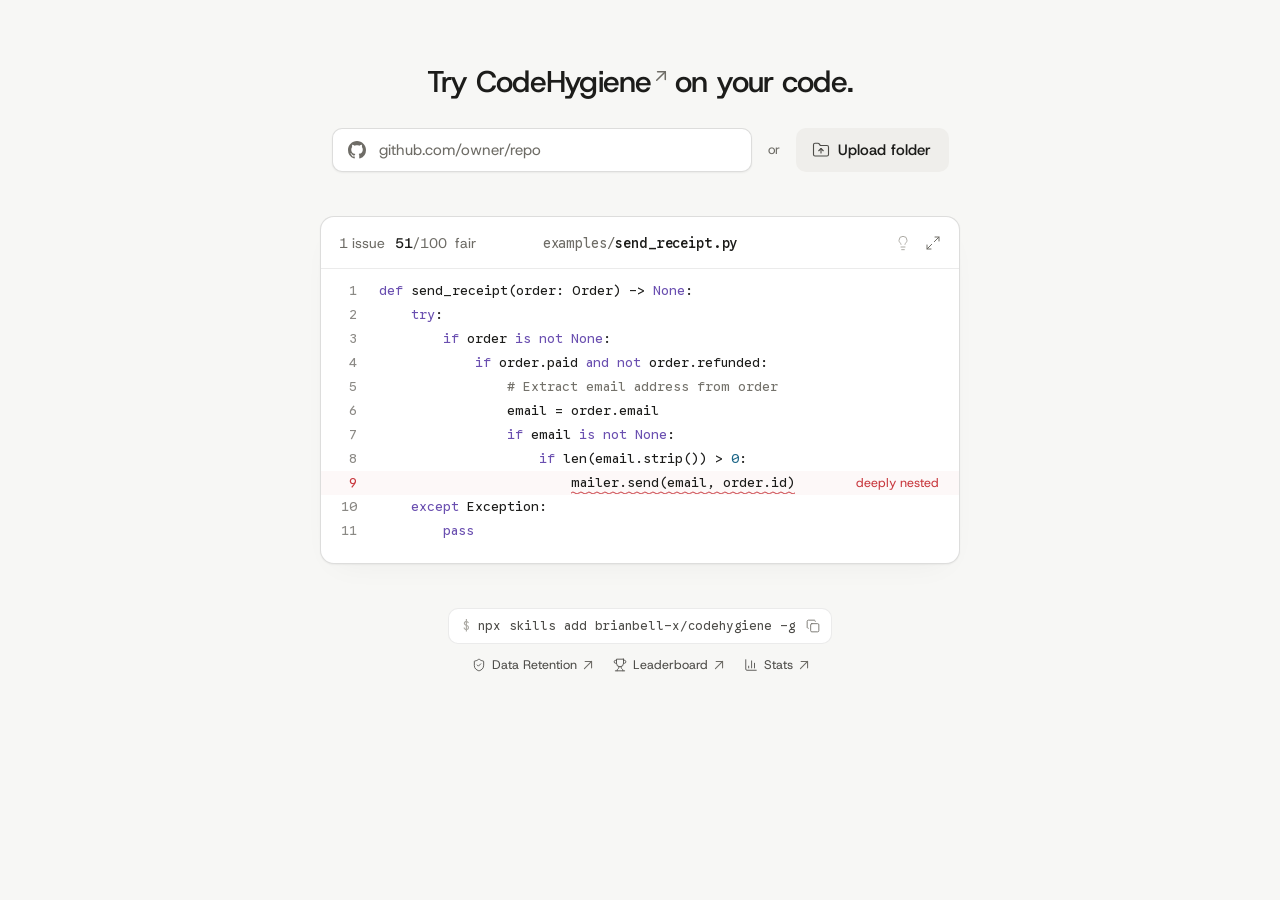
==== commit bb734784: "Publish leaderboard data: all 20 seed codebases scored colinhacks/zod (80.6) enters the top 10 after" ====
--- a/index.html
+++ b/index.html
@@ -5,8 +5,8 @@
   <meta name="viewport" content="width=device-width, initial-scale=1">
   <meta name="description" content="Paste a GitHub link to find hard-to-read code.">
   <title>codehygiene</title>
-  <link rel="stylesheet" href="styles.css?v=b02e4425ad">
-  <script type="module" src="app.js?v=b02e4425ad"></script>
+  <link rel="stylesheet" href="styles.css?v=f2ef145120">
+  <script type="module" src="app.js?v=f2ef145120"></script>
 </head>
 <body>
   <svg class="sprite" aria-hidden="true">
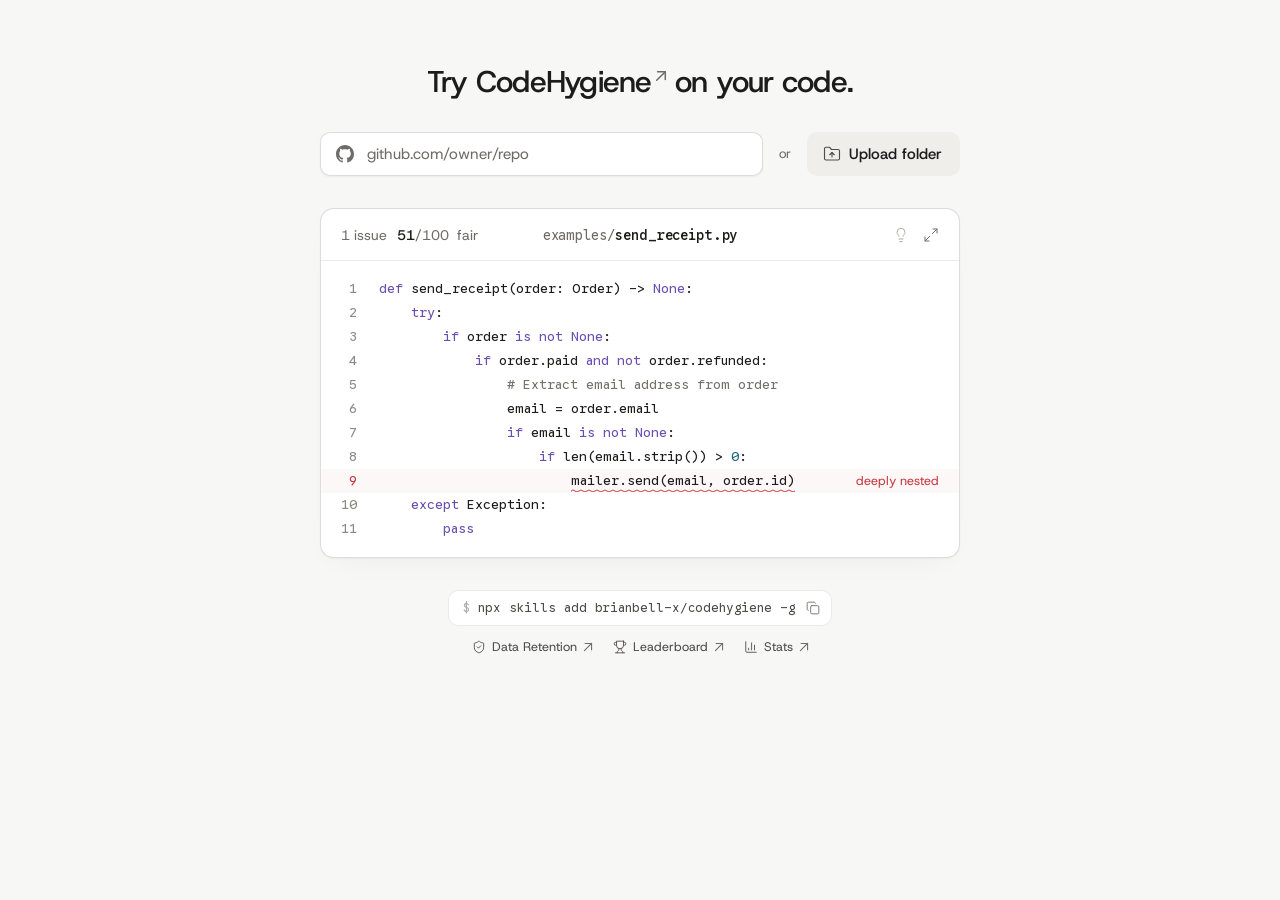
==== commit ac36207d: "Publish site: browser-limit notices, GitHub favicon, CodeHygiene titles, even spacing, scan-summary " ====
--- a/index.html
+++ b/index.html
@@ -4,9 +4,10 @@
   <meta charset="utf-8">
   <meta name="viewport" content="width=device-width, initial-scale=1">
   <meta name="description" content="Paste a GitHub link to find hard-to-read code.">
-  <title>codehygiene</title>
-  <link rel="stylesheet" href="styles.css?v=f2ef145120">
-  <script type="module" src="app.js?v=f2ef145120"></script>
+  <title>CodeHygiene</title>
+  <link rel="icon" href="favicon.svg" type="image/svg+xml">
+  <link rel="stylesheet" href="styles.css?v=af9b208932">
+  <script type="module" src="app.js?v=af9b208932"></script>
 </head>
 <body>
   <svg class="sprite" aria-hidden="true">
@@ -62,6 +63,7 @@
         </div>
         <p class="source-progress" id="source-progress" role="status" hidden></p>
         <p class="source-error" id="source-error" role="alert" hidden></p>
+        <p class="source-note" id="source-note" role="status" hidden></p>
       </section>
 
       <section class="run" id="run">
--- a/styles.css
+++ b/styles.css
@@ -1 +1 @@
-@font-face{font-family:Host Grotesk;font-style:normal;font-weight:300 800;font-display:swap;src:url("./fonts/host-grotesk-latin-wght-normal-XVJVBJQF.woff2") format("woff2")}@font-face{font-family:Google Sans Code;font-style:normal;font-weight:300 800;font-display:swap;src:url("./fonts/google-sans-code-latin-wght-normal-4HSQ2AC3.woff2") format("woff2")}:root{color-scheme:light dark;--page: light-dark(#f7f7f5, #161615);--surface: light-dark(#ffffff, #1c1c1b);--sunken: light-dark(#fafaf8, #191918);--fill: light-dark(#efeeeb, #262625);--fill-hover: light-dark(#e7e6e2, #2e2e2c);--hover: light-dark(rgba(28, 28, 26, .045), rgba(255, 255, 250, .045));--selected: light-dark(rgba(28, 28, 26, .075), rgba(255, 255, 250, .075));--line: light-dark(rgba(28, 28, 26, .085), rgba(255, 255, 250, .075));--line-strong: light-dark(rgba(28, 28, 26, .15), rgba(255, 255, 250, .13));--ink: light-dark(#1c1c1a, #ecebe6);--ink-2: light-dark(#4d4c48, #b5b3ac);--ink-3: light-dark(#6e6c66, #918f89);--ink-faint: light-dark(#adaba5, #5d5c58);--red: light-dark(#c8383e, #f2777b);--green: light-dark(#2c7a4d, #86c69a);--bg-del: light-dark(rgba(200, 56, 62, .065), rgba(242, 119, 123, .075));--bg-add: light-dark(rgba(44, 122, 77, .075), rgba(134, 198, 154, .08));--bg-flag: light-dark(rgba(200, 56, 62, .035), rgba(242, 119, 123, .045));--tok-comment: light-dark(#74726b, #8c8a84);--tok-keyword: light-dark(#6a4fb0, #b9a7ea);--tok-string: light-dark(#8a5a14, #dbb889);--tok-number: light-dark(#1f6889, #8cc3da);--shadow-color: light-dark(rgba(28, 28, 26, .06), rgba(0, 0, 0, 0));--shadow-stage: 0 1px 2px var(--shadow-color), 0 12px 32px -16px var(--shadow-color);--shadow-menu: 0 16px 40px light-dark(rgba(28, 28, 26, .12), rgba(0, 0, 0, .5)), 0 2px 6px light-dark(rgba(28, 28, 26, .06), rgba(0, 0, 0, .3));--focus: light-dark(#4d4c48, #b5b3ac);--focus-moat: var(--page);--selection: light-dark(rgba(106, 79, 176, .16), rgba(185, 167, 234, .24));--wave: url("data:image/svg+xml,%3Csvg xmlns='http://www.w3.org/2000/svg' width='8' height='4' viewBox='0 0 8 4'%3E%3Cpath d='M0 3 Q2 0.8 4 3 T8 3' fill='none' stroke='%23c8383e' stroke-width='1' stroke-linecap='round'/%3E%3C/svg%3E");--font-sans: "Host Grotesk", -apple-system, BlinkMacSystemFont, "Segoe UI", sans-serif;--font-mono: "Google Sans Code", ui-monospace, SFMono-Regular, Menlo, Consolas, monospace;--radius-sm: 6px;--radius: 10px;--radius-stage: 14px;--gutter: 58px;--motion: .14s;--ease: cubic-bezier(.2, 0, 0, 1);--ease-out: cubic-bezier(.22, 1, .36, 1);--ease-expo: cubic-bezier(.16, 1, .3, 1)}@media(prefers-color-scheme:dark){:root{--wave: url("data:image/svg+xml,%3Csvg xmlns='http://www.w3.org/2000/svg' width='8' height='4' viewBox='0 0 8 4'%3E%3Cpath d='M0 3 Q2 0.8 4 3 T8 3' fill='none' stroke='%23f2777b' stroke-width='1' stroke-linecap='round'/%3E%3C/svg%3E")}}*,*:before,*:after{box-sizing:border-box}html{-webkit-text-size-adjust:100%;scrollbar-width:thin;scrollbar-color:var(--line-strong) transparent}body{margin:0;background:var(--page);color:var(--ink);font:400 15px/22px var(--font-sans);-webkit-font-smoothing:antialiased;-moz-osx-font-smoothing:grayscale}::selection{background:var(--selection)}h1,h2,p{margin:0}button,input{font:inherit;color:inherit}button{margin:0;padding:0;border:0;background:none;cursor:pointer}a{color:inherit;text-decoration:none}:is(a,button,[tabindex="0"]):focus-visible{outline:2px solid transparent;outline-offset:2px;box-shadow:0 0 0 2px var(--focus-moat),0 0 0 3.5px var(--focus)}[hidden]{display:none!important}.sr-only{position:absolute;width:1px;height:1px;margin:-1px;overflow:hidden;clip-path:inset(50%);white-space:nowrap}.sprite{position:absolute;width:0;height:0}.icon{display:block;width:16px;height:16px;fill:none;stroke:currentColor;stroke-width:1.5;stroke-linecap:round;stroke-linejoin:round}.icon-button{display:inline-grid;flex:none;place-items:center;width:32px;height:32px;border-radius:8px;color:var(--ink-3);transition:background-color var(--motion) var(--ease),color var(--motion) var(--ease),transform .16s var(--ease-out)}.icon-button:hover{background:var(--hover);color:var(--ink);transition-duration:0s,0s,.16s}.icon-button:active{background:var(--selected);transform:scale(.94);transition-duration:0s,0s,.1s}.icon-button[aria-label=Copied]{color:var(--green)}.icon-button[aria-label=Copied] .icon{animation:copied-pop .22s var(--ease-out) both}.icon-button[aria-label="Copy failed"]{color:var(--red)}.icon-button.is-done{color:var(--green)}.icon-button.is-busy{color:var(--ink);cursor:progress;animation:breathe 1.2s ease-in-out infinite}body:has(>.page){display:flex;flex-direction:column;height:100svh}.page{display:flex;flex:1 1 auto;flex-direction:column;width:100%;min-height:600px;max-width:1120px;margin:0 auto;padding:0 24px}.banner{flex:none;border-bottom:1px solid var(--line);color:var(--ink-3);font-size:12.5px;line-height:18px}.banner-inner{display:flex;align-items:center;justify-content:center;gap:16px;max-width:1120px;height:36px;margin:0 auto;padding:0 24px}.banner-stats{display:flex;align-items:center;gap:20px;min-width:0;border-radius:var(--radius-sm);white-space:nowrap;transition:color var(--motion) var(--ease)}.banner-stats:before{content:"";flex:none;width:6px;height:6px;margin-right:-12px;border-radius:50%;background:var(--green)}.banner-stats:hover{color:var(--ink-2)}.banner-stat b{color:var(--ink);font-weight:500;font-variant-numeric:tabular-nums}.banner:not([hidden])+.page .intro{padding-top:44px}main{display:flex;flex:1;flex-direction:column}main:has(.sample:not([hidden])){flex:none}.intro{position:relative;padding-top:64px}.headline{text-align:center;font-size:30px;line-height:36px;font-weight:500;letter-spacing:-.025em;text-wrap:balance}.headline-link{border-radius:var(--radius-sm);text-decoration:underline 1.5px transparent;text-underline-offset:5px;transition:text-decoration-color var(--motion) var(--ease)}.headline-link:hover{text-decoration-color:var(--line-strong)}.headline-arrow{display:inline-block;width:.4em;height:.4em;margin-left:.1em;vertical-align:.34em;overflow:visible;color:var(--ink-3);stroke-width:1.75;transition:color var(--motion) var(--ease),transform .16s var(--ease-out)}.headline-link:hover .headline-arrow{color:var(--ink);transform:translate(1px,-1px)}.sources{display:flex;align-items:center;justify-content:center;gap:16px;margin-top:28px}.source{width:min(420px,100%)}.sources-or{color:var(--ink-3);font-size:13px}.source-field{--focus-moat: var(--surface);position:relative;flex:1;min-width:0}.source-icon{position:absolute;top:13px;left:16px;width:18px;height:18px;color:var(--ink-3);pointer-events:none;transition:color var(--motion) var(--ease)}.source-field:focus-within .source-icon,.source-field:has(.source-input:not(:placeholder-shown)) .source-icon{color:var(--ink)}.intro:has(.source-progress:not([hidden])) .source-icon{animation:breathe 1.8s ease-in-out infinite}.source-input{width:100%;height:44px;padding:0 48px 0 46px;border:1px solid var(--line-strong);border-radius:var(--radius);background:var(--surface);box-shadow:0 1px 2px var(--shadow-color);transition:border-color var(--motion) var(--ease),box-shadow var(--motion) var(--ease)}.source-input::placeholder{color:var(--ink-3)}.source-input:hover{border-color:var(--ink-faint)}.source-input:focus-visible{outline:none;border-color:var(--ink-3);box-shadow:0 0 0 1px var(--ink-3),0 0 0 5px var(--hover)}.intro:has(.source-error:not([hidden])) .source-input{border-color:var(--red);box-shadow:0 0 0 3px color-mix(in srgb,var(--red) 14%,transparent)}.source-submit{position:absolute;top:6px;right:6px;color:var(--ink);transition:opacity .18s var(--ease-out),transform .18s var(--ease-out),visibility .18s,background-color var(--motion) var(--ease),color var(--motion) var(--ease)}.source-input:placeholder-shown~.source-submit{visibility:hidden;opacity:0;transform:translate(-6px);pointer-events:none}.ghost.source-upload{display:inline-flex;flex:none;align-items:center;gap:8px;height:44px;padding:0 18px 0 16px;font-weight:500}.source-upload .icon{width:18px;height:18px;color:var(--ink-2)}.source-progress,.source-error{position:absolute;top:100%;right:0;left:0;margin-top:12px;text-align:center;font-size:13px;line-height:20px;transition:opacity .18s var(--ease-out),transform .18s var(--ease-out)}@starting-style{.source-progress,.source-error{opacity:0;transform:translateY(-3px)}}.source-progress{color:var(--ink-3);font-variant-numeric:tabular-nums}.source-error{color:var(--red)}.run{display:flex;flex:1;flex-direction:column;margin-top:44px}.sample,.stage{view-transition-name:workspace}.sample{--focus-moat: var(--page);position:relative;display:flex;flex:none;flex-direction:column;align-self:center;width:min(640px,100%);border:1px solid var(--line-strong);border-radius:var(--radius-stage);background:var(--surface);box-shadow:var(--shadow-stage);overflow:hidden;transition:border-color var(--motion) var(--ease),translate .22s var(--ease-out)}.sample:hover{border-color:var(--ink-faint)}.sample:has(.sample-run:active){translate:0 1px;transition-duration:var(--motion),80ms}.sample:has(.sample-run:focus-visible){box-shadow:0 0 0 2px var(--page),0 0 0 3.5px var(--focus)}.sample-head{display:grid;flex:none;grid-template-columns:minmax(0,1fr) auto minmax(0,1fr);align-items:center;gap:12px;height:52px;padding:0 18px;border-bottom:1px solid var(--line)}.sample .sample-code{flex:none;min-height:calc(var(--rows, 11) * 24px + 30px);overflow:hidden;mask-image:linear-gradient(to bottom,#000 calc(100% - 24px),transparent)}.sample-bulb{position:absolute;top:12px;right:42px;display:grid;place-items:center;width:28px;height:28px;border-radius:7px;color:var(--ink-faint);transition:background-color .24s var(--ease),color .24s var(--ease)}.sample[data-suggesting] .sample-bulb{background:var(--selected);color:var(--green)}.sample-run{position:absolute;z-index:2;inset:0;border-radius:inherit;-webkit-tap-highlight-color:transparent}.sample-run:focus-visible{box-shadow:none}.sample-open{position:absolute;top:18px;right:18px;color:var(--ink-3);transition:color var(--motion) var(--ease),scale .16s var(--ease-out)}.sample:hover .sample-open,.sample-run:focus-visible .sample-open{color:var(--ink);scale:1.12}[data-handoff] #sample-code,[data-handoff] #stage-code{view-transition-name:workspace-code}[data-handoff] .sample-meta,[data-handoff] .stage .stage-meta{view-transition-name:workspace-meta}[data-handoff] .sample-path,[data-handoff] #stage-path{view-transition-name:workspace-path}::view-transition-group(workspace-code),::view-transition-group(workspace-meta),::view-transition-group(workspace-path){animation-duration:.64s;animation-timing-function:cubic-bezier(.32,.72,0,1)}::view-transition-group(workspace-code){overflow:clip}::view-transition-old(workspace-code),::view-transition-new(workspace-code),::view-transition-old(workspace-meta),::view-transition-new(workspace-meta),::view-transition-old(workspace-path),::view-transition-new(workspace-path){width:auto;height:auto;animation-duration:.36s}::view-transition-old(workspace-path),::view-transition-new(workspace-path){inset-inline-start:50%;translate:-50% 0}:root[data-handoff=source]::view-transition-old(workspace-code),:root[data-handoff=source]::view-transition-old(workspace-meta),:root[data-handoff=source]::view-transition-old(workspace-path){animation-duration:.14s}:root[data-handoff=source]::view-transition-new(workspace-code),:root[data-handoff=source]::view-transition-new(workspace-meta),:root[data-handoff=source]::view-transition-new(workspace-path){animation-duration:.3s;animation-delay:.12s}::view-transition-group(workspace){overflow:clip;border-radius:var(--radius-stage);background:var(--surface);box-shadow:inset 0 0 0 1px var(--line-strong),var(--shadow-stage);animation-duration:.64s;animation-timing-function:cubic-bezier(.32,.72,0,1)}::view-transition-image-pair(workspace){overflow:clip}::view-transition-old(workspace),::view-transition-new(workspace){width:auto;height:auto;object-fit:none;object-position:top left}::view-transition-old(workspace){animation:workspace-out .2s var(--ease) both}::view-transition-new(workspace){animation:workspace-in .36s var(--ease-out) .24s both}@media(max-width:640px){::view-transition-group(workspace){border-radius:0}}body:has(#source-progress:not([hidden])) :is(.stage-code,.tree-list,.sample){pointer-events:none;animation:breathe 1.8s ease-in-out infinite}body:has(#source-progress:not([hidden])) .sample .sample-code{animation:none;opacity:1}.stage{--focus-moat: var(--surface);contain:size;display:grid;flex:1 1 0;grid-template-columns:240px minmax(0,1fr);grid-template-rows:1fr;min-height:360px;border:1px solid var(--line-strong);border-radius:var(--radius-stage);background:var(--surface);box-shadow:var(--shadow-stage);overflow:hidden}.stage.is-collapsed{grid-template-columns:0 minmax(0,1fr)}.stage.is-collapsed .explorer{visibility:hidden}.explorer{--focus-moat: var(--sunken);grid-area:1 / 1;display:flex;flex-direction:column;min-width:0;min-height:0;border-right:1px solid var(--line);background:var(--sunken)}.explorer-foot{display:flex;flex:none;align-items:center;min-height:52px;padding:0 16px;border-top:1px solid var(--line)}.explorer-foot:empty{display:none}.head-tools .stage-meta{margin-right:4px}.editor{grid-area:1 / 2;display:flex;flex-direction:column;min-width:0;min-height:0}.stage-head{display:grid;grid-template-columns:minmax(max-content,1fr) auto minmax(max-content,1fr);align-items:center;gap:12px;height:52px;padding:0 10px;border-bottom:1px solid var(--line)}.head-tools{display:flex;align-items:center;justify-self:start;gap:8px;min-width:0}.head-actions{display:flex;align-items:center;justify-self:end;gap:6px}#explorer-toggle{position:relative}#explorer-toggle:before{content:"";position:absolute;top:calc(50% - 5.33px);left:calc(50% - 6px);width:4px;height:10.67px;border-radius:1.33px 0 0 1.33px;background:currentColor;opacity:0;transition:opacity var(--motion) var(--ease)}#explorer-toggle[aria-expanded=true]:before{opacity:.45}.nav{display:flex;align-items:center;gap:2px;min-width:0}.nav-step{width:28px;height:28px;border-radius:var(--radius-sm)}.tabs{display:none}.nav-prev-icon{transform:rotate(180deg)}.stage-path{min-width:0;padding:0 6px;overflow:hidden;font:500 14px/20px var(--font-mono);letter-spacing:-.01em;text-overflow:ellipsis;white-space:nowrap}.path-dir{color:var(--ink-3);font-weight:400}.stage-meta{display:flex;align-items:baseline;gap:10px;min-width:0;font-size:14px;line-height:20px;white-space:nowrap}.stage-status{color:var(--ink-3)}.stage-status[data-busy]:before{content:"";display:inline-block;width:6px;height:6px;margin-right:8px;border-radius:50%;background:currentColor;vertical-align:1px;animation:breathe 1.2s ease-in-out infinite}.stage-score{font-variant-numeric:tabular-nums}.stage-score-value{display:inline-block;min-width:2ch;text-align:right;font-weight:500}.stage-score-scale,.stage-score-word{color:var(--ink-3)}.stage-score-word{margin-left:4px;transition:color .6s var(--ease-out)}.stage-score-word.is-sloppy{color:var(--red)}.stage-score-word.is-clean{color:var(--green)}.tree-search{position:relative;flex:none;height:52px;padding:11px 10px;border-bottom:1px solid var(--line)}.tree-search-icon{position:absolute;top:19px;left:20px;width:14px;height:14px;color:var(--ink-3);pointer-events:none}.tree-filter{width:100%;height:29px;padding:0 10px 0 30px;border:1px solid transparent;border-radius:8px;background:var(--hover);font-size:13px;transition:background-color var(--motion) var(--ease),border-color var(--motion) var(--ease)}.tree-filter::placeholder{color:var(--ink-3)}.tree-filter:hover{background:var(--selected)}.tree-filter:focus-visible{outline:none;border-color:var(--line-strong);background:var(--surface)}.tree-list{flex:1;min-height:0;padding:8px;overflow-y:auto;scrollbar-width:thin;scrollbar-color:var(--line-strong) transparent}.tree-row{display:flex;align-items:center;gap:8px;width:100%;height:30px;padding:0 10px 0 calc(6px + var(--depth, 0px));border-radius:var(--radius-sm);color:var(--ink-2);font-size:13.5px;text-align:left;transition:background-color var(--motion) var(--ease)}.tree-row:hover{background:var(--hover);transition-duration:0s}.tree-row:active,.tree-row.is-current{background:var(--selected)}.tree-row.has-issues{color:var(--red)}.tree-row.is-cleaned{color:var(--green)}.tree-row .icon{flex:none;width:14px;height:14px;color:var(--ink-3)}.tree-chevron{transition:transform var(--motion) var(--ease)}.tree-row[aria-expanded=true] .tree-chevron{transform:rotate(90deg)}.tree-spacer{flex:none;width:14px}.tree-name{flex:1;min-width:0;overflow:hidden;text-overflow:ellipsis;white-space:nowrap}.tree-count{font:500 11.5px/16px var(--font-mono);font-variant-numeric:tabular-nums;opacity:.85}.tree-mark{flex:none;width:6px;height:6px;margin-right:2px;border-radius:50%;background:currentColor}.tree-empty{padding:6px 10px;color:var(--ink-3);font-size:13px}.stage-code{flex:1;min-height:0;padding:10px 0 20px;overflow-y:auto;scrollbar-width:thin;scrollbar-color:var(--line-strong) transparent;font:400 13.5px/24px var(--font-mono);font-variant-ligatures:none;tab-size:4}.stage-code:focus-visible{outline:2px solid transparent;box-shadow:inset 0 0 0 1.5px var(--focus)}.line{display:grid;grid-template-columns:var(--gutter) minmax(0,1fr) auto;padding-right:20px;transition:background-color .4s var(--ease),box-shadow .24s var(--ease)}.ln{position:relative;padding-right:22px;color:color-mix(in srgb,var(--ink-3) 80%,var(--surface));text-align:right;-webkit-user-select:none;user-select:none;font-variant-numeric:tabular-nums}.lead{white-space:pre}.src{padding-left:calc((var(--indent, 0) + 4) * 1ch);text-indent:calc((var(--indent, 0) + 4) * -1ch);white-space:pre-wrap;overflow-wrap:anywhere}.squiggle{padding-bottom:3px;background:var(--wave) repeat-x left bottom;box-decoration-break:clone;-webkit-box-decoration-break:clone}.note{padding-left:24px;color:var(--red);font:400 12.5px/24px var(--font-sans);white-space:nowrap}.line.is-flagged{--row-tint: var(--bg-flag);background:var(--bg-flag)}.line.is-flagged .ln{color:var(--red)}.line.is-removed{--row-tint: var(--bg-del);--row-bar: var(--red);background:var(--bg-del);box-shadow:inset 2px 0 var(--red)}.line.is-removed .src,.line.is-removed .src span{color:var(--ink-3)}.line.is-added{--row-tint: var(--bg-add);--row-bar: var(--green);background:var(--bg-add);box-shadow:inset 2px 0 var(--green)}.line.is-added .ln,.line.is-reading .ln{color:var(--ink-2)}.line.is-removed .ln:after,.line.is-added .ln:after{position:absolute;top:0;right:7px;content:"\2212";color:var(--red);font-weight:500}.line.is-added .ln:after{content:"+";color:var(--green)}.line.is-reading{--row-tint: var(--selected);--row-bar: var(--ink-3);background:var(--selected);box-shadow:inset 2px 0 var(--ink-3)}.tok-com{color:var(--tok-comment)}.tok-kw{color:var(--tok-keyword)}.tok-str{color:var(--tok-string)}.tok-num{color:var(--tok-number)}.ghost{height:32px;padding:0 12px;border-radius:var(--radius);background:var(--fill);color:var(--ink);transition:background-color var(--motion) var(--ease),transform .16s var(--ease-out)}.ghost:hover{background:var(--fill-hover)}.ghost:active{background:var(--fill-hover);transform:scale(.97);transition-duration:0s,.1s}.command{--focus-moat: var(--surface);display:flex;align-items:center;gap:4px;min-width:0;height:36px;padding:0 4px 0 14px;border:1px solid var(--line);border-radius:var(--radius);background:var(--surface);color:var(--ink-2);transition:border-color var(--motion) var(--ease)}.command:hover,.command:focus-within{border-color:var(--line-strong)}.command-text{min-width:0;overflow:hidden;font:400 12.5px/16px var(--font-mono);text-overflow:ellipsis;white-space:nowrap}.command-text:before{content:"$";margin-right:1ch;color:var(--ink-faint);-webkit-user-select:none;user-select:none}.command .icon-button{width:28px;height:28px;border-radius:var(--radius-sm)}.command .icon{width:14px;height:14px}.foot{display:flex;flex:none;flex-direction:column;align-items:center;justify-content:center;gap:12px;margin-top:20px;padding:24px 0;color:var(--ink-3);font-size:12.5px;line-height:18px;text-align:center}.foot .command{max-width:100%}.foot-links{display:flex;align-items:center;gap:20px}.foot-link{display:inline-flex;align-items:center;gap:6px;border-radius:var(--radius-sm);color:var(--ink-2);transition:color var(--motion) var(--ease)}.foot-link:hover{color:var(--ink)}.foot-link .icon{width:14px;height:14px}.foot-link .foot-link-arrow{width:10px;height:10px;color:var(--ink-3);transition:color var(--motion) var(--ease),transform .16s var(--ease-out)}.foot-link:hover .foot-link-arrow{color:var(--ink);transform:translate(1px,-1px)}@media(min-width:641px){.explorer{transition:opacity .22s var(--ease-expo),transform .22s var(--ease-expo)}.stage.is-collapsed .explorer{opacity:0;transform:translate(-8px);transition-duration:0s}}@media(max-width:640px){:root{--gutter: 40px}body:has(>.page){height:auto;min-height:100svh}.page{min-height:0;padding:0 16px}.intro,.banner:not([hidden])+.page .intro{padding-top:36px}.banner-inner{padding:0 16px}.banner-stats{gap:16px}.banner-stats:before{margin-right:-8px}.banner-stat.is-extra{display:none}.headline{font-size:24px;line-height:30px}.sources{flex-direction:column;align-items:stretch;gap:8px;margin-top:20px}.sources-or{text-align:center}.ghost.source-upload{justify-content:center}.source-progress,.source-error{margin-top:6px}.run{flex:none;margin-top:32px}.foot{flex-direction:column;gap:14px;padding:32px 0}.foot{margin-top:0}.sample-head{display:flex;justify-content:space-between;height:44px;padding:0 72px 0 14px}.sample-head .stage-path{order:-1;padding:0;font-size:12.5px}.sample-bulb{top:8px;right:37px}.sample-head .stage-meta{padding:0}.sample-head .stage-status{display:none}.sample-open{top:14px;right:15px}.sample .sample-code{--gutter: 36px;min-height:calc((var(--rows, 11) + 1) * 20px + 24px);font-size:11px}.sample .lead{line-height:0}.stage{position:relative;flex:none;grid-template-columns:minmax(0,1fr);height:min(calc(100svh - 24px),780px);min-height:420px;margin:0 -16px;scroll-margin-top:12px;border-right:0;border-left:0;border-radius:0;box-shadow:none}.stage.is-collapsed{grid-template-columns:minmax(0,1fr)}.editor{grid-area:1 / 1}.stage.is-collapsed .explorer{display:none;opacity:0;transform:translate(-16px);transition:opacity .16s var(--ease),transform .16s var(--ease),display .16s allow-discrete}.explorer{--focus-moat: var(--surface);position:absolute;z-index:5;top:0;bottom:0;left:0;width:min(300px,84vw);background:var(--surface);box-shadow:var(--shadow-menu);transition:opacity .24s var(--ease-expo),transform .24s var(--ease-expo),display .24s allow-discrete}@starting-style{.explorer{opacity:0;transform:translate(-16px)}}.stage-head{grid-template-columns:48px auto minmax(0,1fr) auto;grid-template-rows:44px auto;grid-template-areas:"toggle views . actions" "meta meta meta meta";gap:0;height:auto;padding:0;background:linear-gradient(var(--line),var(--line)) 0 44px / 100% 1px no-repeat}.head-tools{display:contents}#explorer-toggle{grid-area:toggle;justify-self:center}.nav{display:none}.tabs{position:relative;grid-area:tabs;display:flex;min-width:0;height:44px;overflow-x:auto;overscroll-behavior-x:contain;scrollbar-width:none;mask-image:linear-gradient(to right,#000 calc(100% - 28px),transparent)}.tabs::-webkit-scrollbar{display:none}.tab{position:relative;display:inline-flex;flex:none;align-items:center;gap:6px;height:44px;padding:0 12px;color:var(--ink-3);font-size:13.5px;white-space:nowrap}.tab:last-child{margin-right:28px}.tab.has-issues{color:var(--red)}.tab.is-cleaned{color:var(--green)}.tab.is-current{font-weight:500}.tab.is-current:not(.has-issues,.is-cleaned){color:var(--ink)}.tab.is-current:after{content:"";position:absolute;right:12px;bottom:0;left:12px;height:2px;border-radius:2px 2px 0 0;background:currentColor}.tab-count{font:500 11px/16px var(--font-mono);opacity:.85}.tab.is-busy .tab-name:before{content:"";display:inline-block;width:6px;height:6px;margin-right:7px;border-radius:50%;background:currentColor;vertical-align:1px;animation:breathe 1.2s ease-in-out infinite}.stage-meta{grid-area:meta;align-items:center;min-height:40px;padding:0 16px}.view-switch{grid-area:views;justify-self:start}.head-actions{grid-area:actions;padding-right:4px}.stage-code{display:grid;grid-template-columns:minmax(max-content,1fr);align-content:start;padding:8px 0 16px;overflow:auto;overscroll-behavior-x:contain;font-size:12.5px;line-height:20px}.stage-code .line{grid-template-columns:var(--gutter) minmax(max-content,1fr);padding-right:24px}.stage-code .ln{position:sticky;z-index:1;left:0;padding-right:12px;background:linear-gradient(var(--row-tint, transparent),var(--row-tint, transparent)),var(--surface);box-shadow:inset 2px 0 var(--row-bar, transparent)}.line.is-removed .ln:after{right:12px}.line.is-added .ln{color:var(--green)}.line.is-added .ln:after{content:none}.lead{font-size:50%}.stage-code .src{padding-left:0;text-indent:0;white-space:pre;overflow-wrap:normal}.stage-code .note{position:sticky;left:var(--gutter);grid-column:2;justify-self:start;padding:0 0 4px;font-size:12px;line-height:16px}}@media(pointer:coarse){.icon-button,.nav-step{width:40px;height:40px}.source-input,.tree-filter{font-size:16px}.command{height:40px}.command .icon-button{width:36px;height:36px}.tree-row{height:38px}}.is-entering .note{animation:note-in .32s var(--ease) var(--delay, 0ms) both}.is-entering .squiggle{animation:squiggle-in .32s var(--ease) var(--delay, 0ms) both}@keyframes note-in{0%{opacity:0;transform:translate(4px)}}@keyframes squiggle-in{0%{background-position:left calc(100% + 6px)}}@keyframes workspace-out{to{opacity:0}}@keyframes workspace-in{0%{opacity:0}}@keyframes copied-pop{0%{opacity:0;transform:scale(.6)}}@keyframes breathe{0%,to{opacity:.44}50%{opacity:.78}}.sk-bar{display:inline-block;height:.62em;overflow:hidden;border-radius:.22em;background:color-mix(in srgb,var(--ink-3) 34%,transparent);color:transparent;line-height:0;text-indent:0;vertical-align:middle;-webkit-user-select:none;user-select:none}.line.is-added{min-height:1lh}.sk-mark{color:var(--ink-faint);-webkit-user-select:none;user-select:none}.line.is-added .sk-bar{background:color-mix(in srgb,var(--green) 52%,transparent)}.line.is-added .sk-mark{color:color-mix(in srgb,var(--green) 80%,var(--ink-3))}.line.is-replaced{--row-tint: var(--bg-del);--row-bar: var(--red);background:var(--bg-del);box-shadow:inset 2px 0 var(--red)}.line.is-replaced .src,.line.is-replaced .src span:not(.squiggle,.cell){color:var(--ink-3)}.suggest-toggle[aria-pressed=true]{color:var(--green)}.is-entering .is-suggest{animation:note-in .32s var(--ease) .18s both}.editor{position:relative}.view-switch{display:flex;gap:2px;padding:2px;border-radius:8px;background:var(--fill)}.view-switch button{padding:3px 12px;border-radius:6px;color:var(--ink-3);font:500 12.5px/20px var(--font-sans);transition:background-color var(--motion) var(--ease),color var(--motion) var(--ease)}.view-switch button:hover{color:var(--ink)}.view-switch button[aria-pressed=true]{background:var(--surface);color:var(--ink);box-shadow:0 1px 2px var(--shadow-color),0 0 0 1px var(--line)}.tool-toggle[aria-pressed=true]{background:var(--selected);color:var(--green)}.cell{--cell: color-mix(in srgb, var(--ink-3) 58%, transparent);background-image:repeating-linear-gradient(90deg,var(--cell) 0 calc(1ch - 1.5px),transparent calc(1ch - 1.5px) 1ch);background-repeat:no-repeat;background-position:0 56%;background-size:100% .86em;color:transparent;-webkit-user-select:none;user-select:none}.line.is-flagged .cell,.line.is-replaced .cell{--cell: var(--red)}.line.is-added .cell{--cell: var(--green)}.stage-code .line{transition:background-color .4s var(--ease),box-shadow .24s var(--ease),opacity .24s var(--ease)}.readout{position:absolute;z-index:6;width:300px;padding:10px 12px 8px;border:1px solid var(--line-strong);border-radius:var(--radius);background:var(--surface);box-shadow:var(--shadow-menu);font:400 12px/18px var(--font-sans);pointer-events:none}.readout-title{margin:0 0 6px;color:var(--ink);font-weight:500}.readout-row{display:grid;grid-template-columns:minmax(0,1fr) 76px 30px;align-items:center;gap:8px;color:var(--ink-3);white-space:nowrap}.readout-row.is-hit{color:var(--red)}.readout-bar{position:relative;height:5px;border-radius:3px;background:var(--fill)}.readout-bar>span{display:block;height:100%;border-radius:3px;background:var(--ink-3)}.readout-row.is-hit .readout-bar>span{background:var(--red)}.readout-bar:after{content:"";position:absolute;top:-3px;bottom:-3px;left:55%;width:1px;background:var(--ink-2)}.readout-value{text-align:right;font-variant-numeric:tabular-nums}.stage-code .ln{cursor:default}@media(prefers-reduced-motion:reduce){*,*:before,*:after{transition-duration:0s!important;animation-duration:0s!important}.intro:has(.source-progress:not([hidden])) .source-icon,body:has(#source-progress:not([hidden])) :is(.stage-code,.tree-list,.sample),.stage-status[data-busy]:before{animation:none;opacity:.58}.icon-button:active,.ghost:active,.explorer,.stage.is-collapsed .explorer{transform:none}}
+@font-face{font-family:Host Grotesk;font-style:normal;font-weight:300 800;font-display:swap;src:url("./fonts/host-grotesk-latin-wght-normal-XVJVBJQF.woff2") format("woff2")}@font-face{font-family:Google Sans Code;font-style:normal;font-weight:300 800;font-display:swap;src:url("./fonts/google-sans-code-latin-wght-normal-4HSQ2AC3.woff2") format("woff2")}:root{color-scheme:light dark;--page: light-dark(#f7f7f5, #161615);--surface: light-dark(#ffffff, #1c1c1b);--sunken: light-dark(#fafaf8, #191918);--fill: light-dark(#efeeeb, #262625);--fill-hover: light-dark(#e7e6e2, #2e2e2c);--hover: light-dark(rgba(28, 28, 26, .045), rgba(255, 255, 250, .045));--selected: light-dark(rgba(28, 28, 26, .075), rgba(255, 255, 250, .075));--line: light-dark(rgba(28, 28, 26, .085), rgba(255, 255, 250, .075));--line-strong: light-dark(rgba(28, 28, 26, .15), rgba(255, 255, 250, .13));--ink: light-dark(#1c1c1a, #ecebe6);--ink-2: light-dark(#4d4c48, #b5b3ac);--ink-3: light-dark(#6e6c66, #918f89);--ink-faint: light-dark(#adaba5, #5d5c58);--red: light-dark(#c8383e, #f2777b);--green: light-dark(#2c7a4d, #86c69a);--bg-del: light-dark(rgba(200, 56, 62, .065), rgba(242, 119, 123, .075));--bg-add: light-dark(rgba(44, 122, 77, .075), rgba(134, 198, 154, .08));--bg-flag: light-dark(rgba(200, 56, 62, .035), rgba(242, 119, 123, .045));--tok-comment: light-dark(#74726b, #8c8a84);--tok-keyword: light-dark(#6a4fb0, #b9a7ea);--tok-string: light-dark(#8a5a14, #dbb889);--tok-number: light-dark(#1f6889, #8cc3da);--shadow-color: light-dark(rgba(28, 28, 26, .06), rgba(0, 0, 0, 0));--shadow-stage: 0 1px 2px var(--shadow-color), 0 12px 32px -16px var(--shadow-color);--shadow-menu: 0 16px 40px light-dark(rgba(28, 28, 26, .12), rgba(0, 0, 0, .5)), 0 2px 6px light-dark(rgba(28, 28, 26, .06), rgba(0, 0, 0, .3));--focus: light-dark(#4d4c48, #b5b3ac);--focus-moat: var(--page);--selection: light-dark(rgba(106, 79, 176, .16), rgba(185, 167, 234, .24));--wave: url("data:image/svg+xml,%3Csvg xmlns='http://www.w3.org/2000/svg' width='8' height='4' viewBox='0 0 8 4'%3E%3Cpath d='M0 3 Q2 0.8 4 3 T8 3' fill='none' stroke='%23c8383e' stroke-width='1' stroke-linecap='round'/%3E%3C/svg%3E");--font-sans: "Host Grotesk", -apple-system, BlinkMacSystemFont, "Segoe UI", sans-serif;--font-mono: "Google Sans Code", ui-monospace, SFMono-Regular, Menlo, Consolas, monospace;--radius-sm: 6px;--radius: 10px;--radius-stage: 14px;--gutter: 58px;--motion: .14s;--ease: cubic-bezier(.2, 0, 0, 1);--ease-out: cubic-bezier(.22, 1, .36, 1);--ease-expo: cubic-bezier(.16, 1, .3, 1)}@media(prefers-color-scheme:dark){:root{--wave: url("data:image/svg+xml,%3Csvg xmlns='http://www.w3.org/2000/svg' width='8' height='4' viewBox='0 0 8 4'%3E%3Cpath d='M0 3 Q2 0.8 4 3 T8 3' fill='none' stroke='%23f2777b' stroke-width='1' stroke-linecap='round'/%3E%3C/svg%3E")}}*,*:before,*:after{box-sizing:border-box}html{-webkit-text-size-adjust:100%;scrollbar-width:thin;scrollbar-color:var(--line-strong) transparent}body{margin:0;background:var(--page);color:var(--ink);font:400 15px/22px var(--font-sans);-webkit-font-smoothing:antialiased;-moz-osx-font-smoothing:grayscale}::selection{background:var(--selection)}h1,h2,p{margin:0}button,input{font:inherit;color:inherit}button{margin:0;padding:0;border:0;background:none;cursor:pointer}a{color:inherit;text-decoration:none}:is(a,button,[tabindex="0"]):focus-visible{outline:2px solid transparent;outline-offset:2px;box-shadow:0 0 0 2px var(--focus-moat),0 0 0 3.5px var(--focus)}[hidden]{display:none!important}.sr-only{position:absolute;width:1px;height:1px;margin:-1px;overflow:hidden;clip-path:inset(50%);white-space:nowrap}.sprite{position:absolute;width:0;height:0}.icon{display:block;width:16px;height:16px;fill:none;stroke:currentColor;stroke-width:1.5;stroke-linecap:round;stroke-linejoin:round}.icon-button{display:inline-grid;flex:none;place-items:center;width:32px;height:32px;border-radius:8px;color:var(--ink-3);transition:background-color var(--motion) var(--ease),color var(--motion) var(--ease),transform .16s var(--ease-out)}.icon-button:hover{background:var(--hover);color:var(--ink);transition-duration:0s,0s,.16s}.icon-button:active{background:var(--selected);transform:scale(.94);transition-duration:0s,0s,.1s}.icon-button[aria-label=Copied]{color:var(--green)}.icon-button[aria-label=Copied] .icon{animation:copied-pop .22s var(--ease-out) both}.icon-button[aria-label="Copy failed"]{color:var(--red)}.icon-button.is-done{color:var(--green)}.icon-button.is-busy{color:var(--ink);cursor:progress;animation:breathe 1.2s ease-in-out infinite}body:has(>.page){display:flex;flex-direction:column;height:100svh}.page{display:flex;flex:1 1 auto;flex-direction:column;width:100%;min-height:600px;max-width:1120px;margin:0 auto;padding:0 24px}.banner{flex:none;border-bottom:1px solid var(--line);color:var(--ink-3);font-size:12.5px;line-height:18px}.banner-inner{display:flex;align-items:center;justify-content:center;gap:16px;max-width:1120px;height:36px;margin:0 auto;padding:0 24px}.banner-stats{display:flex;align-items:center;gap:20px;min-width:0;border-radius:var(--radius-sm);white-space:nowrap;transition:color var(--motion) var(--ease)}.banner-stats:before{content:"";flex:none;width:6px;height:6px;margin-right:-12px;border-radius:50%;background:var(--green)}.banner-stats:hover{color:var(--ink-2)}.banner-stat b{color:var(--ink);font-weight:500;font-variant-numeric:tabular-nums}.banner:not([hidden])+.page .intro{padding-top:44px}main{display:flex;flex:1;flex-direction:column}main:has(.sample:not([hidden])){flex:none}.intro{position:relative;padding-top:64px}.headline{text-align:center;font-size:30px;line-height:36px;font-weight:500;letter-spacing:-.025em;text-wrap:balance}.headline-link{border-radius:var(--radius-sm);text-decoration:underline 1.5px transparent;text-underline-offset:5px;transition:text-decoration-color var(--motion) var(--ease)}.headline-link:hover{text-decoration-color:var(--line-strong)}.headline-arrow{display:inline-block;width:.4em;height:.4em;margin-left:.1em;vertical-align:.34em;overflow:visible;color:var(--ink-3);stroke-width:1.75;transition:color var(--motion) var(--ease),transform .16s var(--ease-out)}.headline-link:hover .headline-arrow{color:var(--ink);transform:translate(1px,-1px)}.sources{display:flex;align-items:center;justify-content:center;gap:16px;width:min(640px,100%);margin:32px auto 0}.source{flex:1;min-width:0}.sources-or{color:var(--ink-3);font-size:13px}.source-field{--focus-moat: var(--surface);position:relative;flex:1;min-width:0}.source-icon{position:absolute;top:13px;left:16px;width:18px;height:18px;color:var(--ink-3);pointer-events:none;transition:color var(--motion) var(--ease)}.source-field:focus-within .source-icon,.source-field:has(.source-input:not(:placeholder-shown)) .source-icon{color:var(--ink)}.intro:has(.source-progress:not([hidden])) .source-icon{animation:breathe 1.8s ease-in-out infinite}.source-input{width:100%;height:44px;padding:0 48px 0 46px;border:1px solid var(--line-strong);border-radius:var(--radius);background:var(--surface);box-shadow:0 1px 2px var(--shadow-color);transition:border-color var(--motion) var(--ease),box-shadow var(--motion) var(--ease)}.source-input::placeholder{color:var(--ink-3)}.source-input:hover{border-color:var(--ink-faint)}.source-input:focus-visible{outline:none;border-color:var(--ink-3);box-shadow:0 0 0 1px var(--ink-3),0 0 0 5px var(--hover)}.intro:has(.source-error:not([hidden])) .source-input{border-color:var(--red);box-shadow:0 0 0 3px color-mix(in srgb,var(--red) 14%,transparent)}.source-submit{position:absolute;top:6px;right:6px;color:var(--ink);transition:opacity .18s var(--ease-out),transform .18s var(--ease-out),visibility .18s,background-color var(--motion) var(--ease),color var(--motion) var(--ease)}.source-input:placeholder-shown~.source-submit{visibility:hidden;opacity:0;transform:translate(-6px);pointer-events:none}.ghost.source-upload{display:inline-flex;flex:none;align-items:center;gap:8px;height:44px;padding:0 18px 0 16px;font-weight:500}.source-upload .icon{width:18px;height:18px;color:var(--ink-2)}.source-progress,.source-error,.source-note{position:absolute;top:100%;right:0;left:0;margin-top:6px;text-align:center;font-size:13px;line-height:20px;transition:opacity .18s var(--ease-out),transform .18s var(--ease-out)}@starting-style{.source-progress,.source-error,.source-note{opacity:0;transform:translateY(-3px)}}.source-progress{color:var(--ink-3);font-variant-numeric:tabular-nums}.source-error{color:var(--red)}.source-note{color:var(--ink-3);font-variant-numeric:tabular-nums}.run{display:flex;flex:1;flex-direction:column;margin-top:32px}.sample,.stage{view-transition-name:workspace}.sample{--focus-moat: var(--page);position:relative;display:flex;flex:none;flex-direction:column;align-self:center;width:min(640px,100%);border:1px solid var(--line-strong);border-radius:var(--radius-stage);background:var(--surface);box-shadow:var(--shadow-stage);overflow:hidden;transition:border-color var(--motion) var(--ease),translate .22s var(--ease-out)}.sample:hover{border-color:var(--ink-faint)}.sample:has(.sample-run:active){translate:0 1px;transition-duration:var(--motion),80ms}.sample:has(.sample-run:focus-visible){box-shadow:0 0 0 2px var(--page),0 0 0 3.5px var(--focus)}.sample-head{display:grid;flex:none;grid-template-columns:minmax(0,1fr) auto minmax(0,1fr);align-items:center;gap:12px;height:52px;padding:0 20px;border-bottom:1px solid var(--line)}.sample .sample-code{flex:none;min-height:calc(var(--rows, 11) * 24px + 32px);overflow:hidden;mask-image:linear-gradient(to bottom,#000 calc(100% - 24px),transparent)}.sample-bulb{position:absolute;top:12px;right:44px;display:grid;place-items:center;width:28px;height:28px;border-radius:7px;color:var(--ink-faint);transition:background-color .24s var(--ease),color .24s var(--ease)}.sample[data-suggesting] .sample-bulb{background:var(--selected);color:var(--green)}.sample-run{position:absolute;z-index:2;inset:0;border-radius:inherit;-webkit-tap-highlight-color:transparent}.sample-run:focus-visible{box-shadow:none}.sample-open{position:absolute;top:18px;right:20px;color:var(--ink-3);transition:color var(--motion) var(--ease),scale .16s var(--ease-out)}.sample:hover .sample-open,.sample-run:focus-visible .sample-open{color:var(--ink);scale:1.12}[data-handoff] #sample-code,[data-handoff] #stage-code{view-transition-name:workspace-code}[data-handoff] .sample-meta,[data-handoff] .stage .stage-meta{view-transition-name:workspace-meta}[data-handoff] .sample-path,[data-handoff] #stage-path{view-transition-name:workspace-path}::view-transition-group(workspace-code),::view-transition-group(workspace-meta),::view-transition-group(workspace-path){animation-duration:.64s;animation-timing-function:cubic-bezier(.32,.72,0,1)}::view-transition-group(workspace-code){overflow:clip}::view-transition-old(workspace-code),::view-transition-new(workspace-code),::view-transition-old(workspace-meta),::view-transition-new(workspace-meta),::view-transition-old(workspace-path),::view-transition-new(workspace-path){width:auto;height:auto;animation-duration:.36s}::view-transition-old(workspace-path),::view-transition-new(workspace-path){inset-inline-start:50%;translate:-50% 0}:root[data-handoff=source]::view-transition-old(workspace-code),:root[data-handoff=source]::view-transition-old(workspace-meta),:root[data-handoff=source]::view-transition-old(workspace-path){animation-duration:.14s}:root[data-handoff=source]::view-transition-new(workspace-code),:root[data-handoff=source]::view-transition-new(workspace-meta),:root[data-handoff=source]::view-transition-new(workspace-path){animation-duration:.3s;animation-delay:.12s}::view-transition-group(workspace){overflow:clip;border-radius:var(--radius-stage);background:var(--surface);box-shadow:inset 0 0 0 1px var(--line-strong),var(--shadow-stage);animation-duration:.64s;animation-timing-function:cubic-bezier(.32,.72,0,1)}::view-transition-image-pair(workspace){overflow:clip}::view-transition-old(workspace),::view-transition-new(workspace){width:auto;height:auto;object-fit:none;object-position:top left}::view-transition-old(workspace){animation:workspace-out .2s var(--ease) both}::view-transition-new(workspace){animation:workspace-in .36s var(--ease-out) .24s both}@media(max-width:640px){::view-transition-group(workspace){border-radius:0}}body:has(#source-progress:not([hidden])) :is(.stage-code,.tree-list,.sample){pointer-events:none;animation:breathe 1.8s ease-in-out infinite}body:has(#source-progress:not([hidden])) .sample .sample-code{animation:none;opacity:1}.stage{--focus-moat: var(--surface);contain:size;display:grid;flex:1 1 0;grid-template-columns:240px minmax(0,1fr);grid-template-rows:1fr;min-height:360px;border:1px solid var(--line-strong);border-radius:var(--radius-stage);background:var(--surface);box-shadow:var(--shadow-stage);overflow:hidden}.stage.is-collapsed{grid-template-columns:0 minmax(0,1fr)}.stage.is-collapsed .explorer{visibility:hidden}.explorer{--focus-moat: var(--sunken);grid-area:1 / 1;display:flex;flex-direction:column;min-width:0;min-height:0;border-right:1px solid var(--line);background:var(--sunken)}.explorer-foot{display:flex;flex:none;align-items:center;min-height:52px;padding:0 16px;border-top:1px solid var(--line)}.explorer-foot:empty{display:none}.head-tools .stage-meta{margin-right:4px}.editor{grid-area:1 / 2;display:flex;flex-direction:column;min-width:0;min-height:0}.stage-head{display:grid;grid-template-columns:minmax(max-content,1fr) auto minmax(max-content,1fr);align-items:center;gap:12px;height:52px;padding:0 10px;border-bottom:1px solid var(--line)}.head-tools{display:flex;align-items:center;justify-self:start;gap:8px;min-width:0}.head-actions{display:flex;align-items:center;justify-self:end;gap:6px}#explorer-toggle{position:relative}#explorer-toggle:before{content:"";position:absolute;top:calc(50% - 5.33px);left:calc(50% - 6px);width:4px;height:10.67px;border-radius:1.33px 0 0 1.33px;background:currentColor;opacity:0;transition:opacity var(--motion) var(--ease)}#explorer-toggle[aria-expanded=true]:before{opacity:.45}.nav{display:flex;align-items:center;gap:2px;min-width:0}.nav-step{width:28px;height:28px;border-radius:var(--radius-sm)}.tabs{display:none}.nav-prev-icon{transform:rotate(180deg)}.stage-path{min-width:0;padding:0 6px;overflow:hidden;font:500 14px/20px var(--font-mono);letter-spacing:-.01em;text-overflow:ellipsis;white-space:nowrap}.path-dir{color:var(--ink-3);font-weight:400}.stage-meta{display:flex;align-items:baseline;gap:10px;min-width:0;font-size:14px;line-height:20px;white-space:nowrap}.stage-status{color:var(--ink-3)}.stage-status[data-busy]:before{content:"";display:inline-block;width:6px;height:6px;margin-right:8px;border-radius:50%;background:currentColor;vertical-align:1px;animation:breathe 1.2s ease-in-out infinite}.stage-score{font-variant-numeric:tabular-nums}.stage-score-value{display:inline-block;min-width:2ch;text-align:right;font-weight:500}.stage-score-scale,.stage-score-word{color:var(--ink-3)}.stage-score-word{margin-left:4px;transition:color .6s var(--ease-out)}.stage-score-word.is-sloppy{color:var(--red)}.stage-score-word.is-clean{color:var(--green)}.tree-search{position:relative;flex:none;height:52px;padding:11px 10px;border-bottom:1px solid var(--line)}.tree-search-icon{position:absolute;top:19px;left:20px;width:14px;height:14px;color:var(--ink-3);pointer-events:none}.tree-filter{width:100%;height:29px;padding:0 10px 0 30px;border:1px solid transparent;border-radius:8px;background:var(--hover);font-size:13px;transition:background-color var(--motion) var(--ease),border-color var(--motion) var(--ease)}.tree-filter::placeholder{color:var(--ink-3)}.tree-filter:hover{background:var(--selected)}.tree-filter:focus-visible{outline:none;border-color:var(--line-strong);background:var(--surface)}.tree-list{flex:1;min-height:0;padding:8px;overflow-y:auto;scrollbar-width:thin;scrollbar-color:var(--line-strong) transparent}.tree-row{display:flex;align-items:center;gap:8px;width:100%;height:30px;padding:0 10px 0 calc(6px + var(--depth, 0px));border-radius:var(--radius-sm);color:var(--ink-2);font-size:13.5px;text-align:left;transition:background-color var(--motion) var(--ease)}.tree-row:hover{background:var(--hover);transition-duration:0s}.tree-row:active,.tree-row.is-current{background:var(--selected)}.tree-row.has-issues{color:var(--red)}.tree-row.is-cleaned{color:var(--green)}.tree-row .icon{flex:none;width:14px;height:14px;color:var(--ink-3)}.tree-chevron{transition:transform var(--motion) var(--ease)}.tree-row[aria-expanded=true] .tree-chevron{transform:rotate(90deg)}.tree-spacer{flex:none;width:14px}.tree-name{flex:1;min-width:0;overflow:hidden;text-overflow:ellipsis;white-space:nowrap}.tree-count{font:500 11.5px/16px var(--font-mono);font-variant-numeric:tabular-nums;opacity:.85}.tree-mark{flex:none;width:6px;height:6px;margin-right:2px;border-radius:50%;background:currentColor}.tree-empty{padding:6px 10px;color:var(--ink-3);font-size:13px}.stage-code{flex:1;min-height:0;padding:16px 0;overflow-y:auto;scrollbar-width:thin;scrollbar-color:var(--line-strong) transparent;font:400 13.5px/24px var(--font-mono);font-variant-ligatures:none;tab-size:4}.stage-code:focus-visible{outline:2px solid transparent;box-shadow:inset 0 0 0 1.5px var(--focus)}.line{display:grid;grid-template-columns:var(--gutter) minmax(0,1fr) auto;padding-right:20px;transition:background-color .4s var(--ease),box-shadow .24s var(--ease)}.ln{position:relative;padding-right:22px;color:color-mix(in srgb,var(--ink-3) 80%,var(--surface));text-align:right;-webkit-user-select:none;user-select:none;font-variant-numeric:tabular-nums}.lead{white-space:pre}.src{padding-left:calc((var(--indent, 0) + 4) * 1ch);text-indent:calc((var(--indent, 0) + 4) * -1ch);white-space:pre-wrap;overflow-wrap:anywhere}.squiggle{padding-bottom:3px;background:var(--wave) repeat-x left bottom;box-decoration-break:clone;-webkit-box-decoration-break:clone}.note{padding-left:24px;color:var(--red);font:400 12.5px/24px var(--font-sans);white-space:nowrap}.line.is-flagged{--row-tint: var(--bg-flag);background:var(--bg-flag)}.line.is-flagged .ln{color:var(--red)}.line.is-removed{--row-tint: var(--bg-del);--row-bar: var(--red);background:var(--bg-del);box-shadow:inset 2px 0 var(--red)}.line.is-removed .src,.line.is-removed .src span{color:var(--ink-3)}.line.is-added{--row-tint: var(--bg-add);--row-bar: var(--green);background:var(--bg-add);box-shadow:inset 2px 0 var(--green)}.line.is-added .ln,.line.is-reading .ln{color:var(--ink-2)}.line.is-removed .ln:after,.line.is-added .ln:after{position:absolute;top:0;right:7px;content:"\2212";color:var(--red);font-weight:500}.line.is-added .ln:after{content:"+";color:var(--green)}.line.is-reading{--row-tint: var(--selected);--row-bar: var(--ink-3);background:var(--selected);box-shadow:inset 2px 0 var(--ink-3)}.tok-com{color:var(--tok-comment)}.tok-kw{color:var(--tok-keyword)}.tok-str{color:var(--tok-string)}.tok-num{color:var(--tok-number)}.ghost{height:32px;padding:0 12px;border-radius:var(--radius);background:var(--fill);color:var(--ink);transition:background-color var(--motion) var(--ease),transform .16s var(--ease-out)}.ghost:hover{background:var(--fill-hover)}.ghost:active{background:var(--fill-hover);transform:scale(.97);transition-duration:0s,.1s}.command{--focus-moat: var(--surface);display:flex;align-items:center;gap:4px;min-width:0;height:36px;padding:0 4px 0 14px;border:1px solid var(--line);border-radius:var(--radius);background:var(--surface);color:var(--ink-2);transition:border-color var(--motion) var(--ease)}.command:hover,.command:focus-within{border-color:var(--line-strong)}.command-text{min-width:0;overflow:hidden;font:400 12.5px/16px var(--font-mono);text-overflow:ellipsis;white-space:nowrap}.command-text:before{content:"$";margin-right:1ch;color:var(--ink-faint);-webkit-user-select:none;user-select:none}.command .icon-button{width:28px;height:28px;border-radius:var(--radius-sm)}.command .icon{width:14px;height:14px}.foot{display:flex;flex:none;flex-direction:column;align-items:center;justify-content:center;gap:12px;margin-top:8px;padding:24px 0;color:var(--ink-3);font-size:12.5px;line-height:18px;text-align:center}.foot .command{max-width:100%}.foot-links{display:flex;align-items:center;gap:20px}.foot-link{display:inline-flex;align-items:center;gap:6px;border-radius:var(--radius-sm);color:var(--ink-2);transition:color var(--motion) var(--ease)}.foot-link:hover{color:var(--ink)}.foot-link .icon{width:14px;height:14px}.foot-link .foot-link-arrow{width:10px;height:10px;color:var(--ink-3);transition:color var(--motion) var(--ease),transform .16s var(--ease-out)}.foot-link:hover .foot-link-arrow{color:var(--ink);transform:translate(1px,-1px)}@media(min-width:641px){.explorer{transition:opacity .22s var(--ease-expo),transform .22s var(--ease-expo)}.stage.is-collapsed .explorer{opacity:0;transform:translate(-8px);transition-duration:0s}}@media(max-width:640px){:root{--gutter: 40px}body:has(>.page){height:auto;min-height:100svh}.page{min-height:0;padding:0 16px}.intro,.banner:not([hidden])+.page .intro{padding-top:36px}.banner-inner{padding:0 16px}.banner-stats{gap:16px}.banner-stats:before{margin-right:-8px}.banner-stat.is-extra{display:none}.headline{font-size:24px;line-height:30px}.sources{flex-direction:column;align-items:stretch;gap:8px;margin-top:28px}.source{flex:none}.sources-or{text-align:center}.ghost.source-upload{justify-content:center}.source-progress,.source-error,.source-note{margin-top:6px}.run{flex:none;margin-top:28px}.foot{flex-direction:column;gap:12px;padding:28px 0}.foot{margin-top:0}.sample-head{display:flex;justify-content:space-between;height:44px;padding:0 72px 0 14px}.sample-head .stage-path{order:-1;padding:0;font-size:12.5px}.sample-bulb{top:8px;right:37px}.sample-head .stage-meta{padding:0}.sample-head .stage-status{display:none}.sample-open{top:14px;right:15px}.sample .sample-code{--gutter: 36px;min-height:calc((var(--rows, 11) + 1) * 20px + 24px);font-size:11px}.sample .lead{line-height:0}.stage{position:relative;flex:none;grid-template-columns:minmax(0,1fr);height:min(calc(100svh - 24px),780px);min-height:420px;margin:0 -16px;scroll-margin-top:12px;border-right:0;border-left:0;border-radius:0;box-shadow:none}.stage.is-collapsed{grid-template-columns:minmax(0,1fr)}.editor{grid-area:1 / 1}.stage.is-collapsed .explorer{display:none;opacity:0;transform:translate(-16px);transition:opacity .16s var(--ease),transform .16s var(--ease),display .16s allow-discrete}.explorer{--focus-moat: var(--surface);position:absolute;z-index:5;top:0;bottom:0;left:0;width:min(300px,84vw);background:var(--surface);box-shadow:var(--shadow-menu);transition:opacity .24s var(--ease-expo),transform .24s var(--ease-expo),display .24s allow-discrete}@starting-style{.explorer{opacity:0;transform:translate(-16px)}}.stage-head{grid-template-columns:48px auto minmax(0,1fr) auto;grid-template-rows:44px auto;grid-template-areas:"toggle views . actions" "meta meta meta meta";gap:0;height:auto;padding:0;background:linear-gradient(var(--line),var(--line)) 0 44px / 100% 1px no-repeat}.head-tools{display:contents}#explorer-toggle{grid-area:toggle;justify-self:center}.nav{display:none}.tabs{position:relative;grid-area:tabs;display:flex;min-width:0;height:44px;overflow-x:auto;overscroll-behavior-x:contain;scrollbar-width:none;mask-image:linear-gradient(to right,#000 calc(100% - 28px),transparent)}.tabs::-webkit-scrollbar{display:none}.tab{position:relative;display:inline-flex;flex:none;align-items:center;gap:6px;height:44px;padding:0 12px;color:var(--ink-3);font-size:13.5px;white-space:nowrap}.tab:last-child{margin-right:28px}.tab.has-issues{color:var(--red)}.tab.is-cleaned{color:var(--green)}.tab.is-current{font-weight:500}.tab.is-current:not(.has-issues,.is-cleaned){color:var(--ink)}.tab.is-current:after{content:"";position:absolute;right:12px;bottom:0;left:12px;height:2px;border-radius:2px 2px 0 0;background:currentColor}.tab-count{font:500 11px/16px var(--font-mono);opacity:.85}.tab.is-busy .tab-name:before{content:"";display:inline-block;width:6px;height:6px;margin-right:7px;border-radius:50%;background:currentColor;vertical-align:1px;animation:breathe 1.2s ease-in-out infinite}.stage-meta{grid-area:meta;align-items:center;min-height:40px;padding:0 16px}.view-switch{grid-area:views;justify-self:start}.head-actions{grid-area:actions;padding-right:4px}.stage-code{display:grid;grid-template-columns:minmax(max-content,1fr);align-content:start;padding:12px 0;overflow:auto;overscroll-behavior-x:contain;font-size:12.5px;line-height:20px}.stage-code .line{grid-template-columns:var(--gutter) minmax(max-content,1fr);padding-right:24px}.stage-code .ln{position:sticky;z-index:1;left:0;padding-right:12px;background:linear-gradient(var(--row-tint, transparent),var(--row-tint, transparent)),var(--surface);box-shadow:inset 2px 0 var(--row-bar, transparent)}.line.is-removed .ln:after{right:12px}.line.is-added .ln{color:var(--green)}.line.is-added .ln:after{content:none}.lead{font-size:50%}.stage-code .src{padding-left:0;text-indent:0;white-space:pre;overflow-wrap:normal}.stage-code .note{position:sticky;left:var(--gutter);grid-column:2;justify-self:start;padding:0 0 4px;font-size:12px;line-height:16px}}@media(pointer:coarse){.icon-button,.nav-step{width:40px;height:40px}.source-input,.tree-filter{font-size:16px}.command{height:40px}.command .icon-button{width:36px;height:36px}.tree-row{height:38px}}.is-entering .note{animation:note-in .32s var(--ease) var(--delay, 0ms) both}.is-entering .squiggle{animation:squiggle-in .32s var(--ease) var(--delay, 0ms) both}@keyframes note-in{0%{opacity:0;transform:translate(4px)}}@keyframes squiggle-in{0%{background-position:left calc(100% + 6px)}}@keyframes workspace-out{to{opacity:0}}@keyframes workspace-in{0%{opacity:0}}@keyframes copied-pop{0%{opacity:0;transform:scale(.6)}}@keyframes breathe{0%,to{opacity:.44}50%{opacity:.78}}.sk-bar{display:inline-block;height:.62em;overflow:hidden;border-radius:.22em;background:color-mix(in srgb,var(--ink-3) 34%,transparent);color:transparent;line-height:0;text-indent:0;vertical-align:middle;-webkit-user-select:none;user-select:none}.line.is-added{min-height:1lh}.sk-mark{color:var(--ink-faint);-webkit-user-select:none;user-select:none}.line.is-added .sk-bar{background:color-mix(in srgb,var(--green) 52%,transparent)}.line.is-added .sk-mark{color:color-mix(in srgb,var(--green) 80%,var(--ink-3))}.line.is-replaced{--row-tint: var(--bg-del);--row-bar: var(--red);background:var(--bg-del);box-shadow:inset 2px 0 var(--red)}.line.is-replaced .src,.line.is-replaced .src span:not(.squiggle,.cell){color:var(--ink-3)}.suggest-toggle[aria-pressed=true]{color:var(--green)}.is-entering .is-suggest{animation:note-in .32s var(--ease) .18s both}.editor{position:relative}.view-switch{display:flex;gap:2px;padding:2px;border-radius:8px;background:var(--fill)}.view-switch button{padding:3px 12px;border-radius:6px;color:var(--ink-3);font:500 12.5px/20px var(--font-sans);transition:background-color var(--motion) var(--ease),color var(--motion) var(--ease)}.view-switch button:hover{color:var(--ink)}.view-switch button[aria-pressed=true]{background:var(--surface);color:var(--ink);box-shadow:0 1px 2px var(--shadow-color),0 0 0 1px var(--line)}.tool-toggle[aria-pressed=true]{background:var(--selected);color:var(--green)}.cell{--cell: color-mix(in srgb, var(--ink-3) 58%, transparent);background-image:repeating-linear-gradient(90deg,var(--cell) 0 calc(1ch - 1.5px),transparent calc(1ch - 1.5px) 1ch);background-repeat:no-repeat;background-position:0 56%;background-size:100% .86em;color:transparent;-webkit-user-select:none;user-select:none}.line.is-flagged .cell,.line.is-replaced .cell{--cell: var(--red)}.line.is-added .cell{--cell: var(--green)}.stage-code .line{transition:background-color .4s var(--ease),box-shadow .24s var(--ease),opacity .24s var(--ease)}.readout{position:absolute;z-index:6;width:300px;padding:10px 12px 8px;border:1px solid var(--line-strong);border-radius:var(--radius);background:var(--surface);box-shadow:var(--shadow-menu);font:400 12px/18px var(--font-sans);pointer-events:none}.readout-title{margin:0 0 6px;color:var(--ink);font-weight:500}.readout-row{display:grid;grid-template-columns:minmax(0,1fr) 76px 30px;align-items:center;gap:8px;color:var(--ink-3);white-space:nowrap}.readout-row.is-hit{color:var(--red)}.readout-bar{position:relative;height:5px;border-radius:3px;background:var(--fill)}.readout-bar>span{display:block;height:100%;border-radius:3px;background:var(--ink-3)}.readout-row.is-hit .readout-bar>span{background:var(--red)}.readout-bar:after{content:"";position:absolute;top:-3px;bottom:-3px;left:55%;width:1px;background:var(--ink-2)}.readout-value{text-align:right;font-variant-numeric:tabular-nums}.stage-code .ln{cursor:default}@media(prefers-reduced-motion:reduce){*,*:before,*:after{transition-duration:0s!important;animation-duration:0s!important}.intro:has(.source-progress:not([hidden])) .source-icon,body:has(#source-progress:not([hidden])) :is(.stage-code,.tree-list,.sample),.stage-status[data-busy]:before{animation:none;opacity:.58}.icon-button:active,.ghost:active,.explorer,.stage.is-collapsed .explorer{transform:none}}
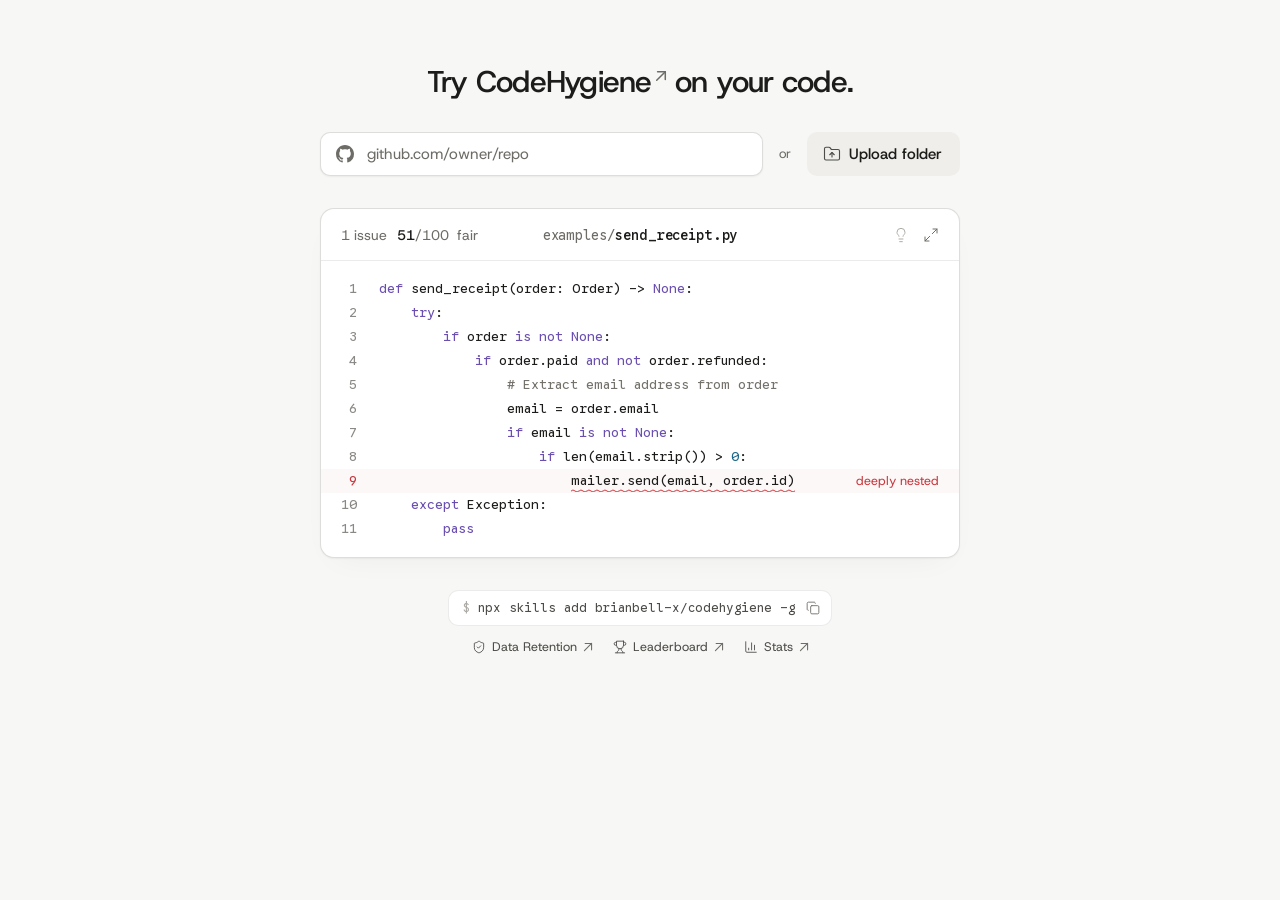
==== commit 29ead908: "Publish site: link-preview card and Open Graph tags Co-Authored-By: Claude Opus 5.5 <noreply@anthrop" ====
--- a/index.html
+++ b/index.html
@@ -5,9 +5,20 @@
   <meta name="viewport" content="width=device-width, initial-scale=1">
   <meta name="description" content="Paste a GitHub link to find hard-to-read code.">
   <title>CodeHygiene</title>
+  <link rel="canonical" href="https://brianbell-x.github.io/codehygiene/">
+  <meta property="og:type" content="website">
+  <meta property="og:site_name" content="CodeHygiene">
+  <meta property="og:title" content="CodeHygiene">
+  <meta property="og:description" content="Paste a GitHub link to find hard-to-read code.">
+  <meta property="og:url" content="https://brianbell-x.github.io/codehygiene/">
+  <meta property="og:image" content="https://brianbell-x.github.io/codehygiene/og.png">
+  <meta property="og:image:width" content="1200">
+  <meta property="og:image:height" content="630">
+  <meta property="og:image:alt" content="Python code with a deeply nested line flagged by CodeHygiene">
+  <meta name="twitter:card" content="summary_large_image">
   <link rel="icon" href="favicon.svg" type="image/svg+xml">
-  <link rel="stylesheet" href="styles.css?v=af9b208932">
-  <script type="module" src="app.js?v=af9b208932"></script>
+  <link rel="stylesheet" href="styles.css?v=df4bd1aedb">
+  <script type="module" src="app.js?v=df4bd1aedb"></script>
 </head>
 <body>
   <svg class="sprite" aria-hidden="true">
@@ -25,6 +36,7 @@
     <symbol id="i-trophy" viewBox="0 0 24 24"><path d="M6 9H4.5a2.5 2.5 0 0 1 0-5H6"/><path d="M18 9h1.5a2.5 2.5 0 0 0 0-5H18"/><path d="M4 22h16"/><path d="M10 14.66V17c0 .55-.47.98-.97 1.21C7.85 18.75 7 20.24 7 22"/><path d="M14 14.66V17c0 .55.47.98.97 1.21C16.15 18.75 17 20.24 17 22"/><path d="M18 2H6v7a6 6 0 0 0 12 0V2Z"/></symbol>
     <symbol id="i-chart" viewBox="0 0 24 24"><path d="M3 3v16a2 2 0 0 0 2 2h16"/><path d="M18 17V9"/><path d="M13 17V5"/><path d="M8 17v-3"/></symbol>
     <symbol id="i-bulb" viewBox="0 0 24 24"><path d="M15 14c.2-1 .7-1.7 1.5-2.5 1-.9 1.5-2.2 1.5-3.5A6 6 0 0 0 6 8c0 1 .2 2.2 1.5 3.5.7.7 1.3 1.5 1.5 2.5"/><path d="M9 18h6"/><path d="M10 22h4"/></symbol>
+    <symbol id="i-bulb-off" viewBox="0 0 24 24"><path d="M16.8 11.2c.8-.9 1.2-2 1.2-3.2a6 6 0 0 0-9.3-5"/><path d="M6.3 6.3a4.6 4.6 0 0 0 1.2 5.2c.8.7 1.3 1.5 1.5 2.5"/><path d="M9 18h6"/><path d="M10 22h4"/><path d="m2 2 20 20"/></symbol>
     <symbol id="i-expand" viewBox="0 0 24 24"><path d="M15 3h6v6"/><path d="M9 21H3v-6"/><path d="m21 3-7 7"/><path d="m3 21 7-7"/></symbol>
     <symbol id="i-shield" viewBox="0 0 24 24"><path d="M20 13c0 5-3.5 7.5-7.66 8.95a1 1 0 0 1-.67-.01C7.5 20.5 4 18 4 13V6a1 1 0 0 1 1-1c2 0 4.5-1.2 6.24-2.72a1.17 1.17 0 0 1 1.52 0C14.51 3.81 17 5 19 5a1 1 0 0 1 1 1z"/><path d="m9 12 2 2 4-4"/></symbol>
   </svg>
@@ -74,7 +86,7 @@
               <span class="stage-score"><span class="stage-score-value" id="sample-value"></span><span class="stage-score-scale">/100</span> <span class="stage-score-word" id="sample-word"></span></span>
             </p>
             <span class="stage-path sample-path"><span class="path-dir">examples/</span>send_receipt.py</span>
-            <span class="sample-bulb" aria-hidden="true"><svg class="icon"><use href="#i-bulb"/></svg></span>
+            <span class="sample-bulb" aria-hidden="true"><span class="sample-bulb-word">Suggested</span><svg class="icon"><use href="#i-bulb"/></svg></span>
           </header>
           <div class="stage-code sample-code" id="sample-code" aria-hidden="true"></div>
           <button class="sample-run" id="sample-run" type="button" aria-label="Open examples">
@@ -117,8 +129,8 @@
                 </button>
               </div>
               <div class="head-actions">
-                <button class="icon-button is-plain tool-toggle suggest-toggle" id="suggest-toggle" type="button" aria-pressed="false" aria-label="Show suggestions" title="Show suggestions" hidden>
-                  <svg class="icon" aria-hidden="true"><use href="#i-bulb"/></svg>
+                <button class="icon-button is-plain tool-toggle suggest-toggle" id="suggest-toggle" type="button" aria-pressed="false" aria-label="Show suggested layout" aria-describedby="suggest-legend" hidden>
+                  <svg class="icon" aria-hidden="true"><use id="suggest-icon" href="#i-bulb"/></svg>
                 </button>
                 <button class="icon-button is-plain" id="copy" type="button" aria-label="Copy for your agent" title="Copy for your agent" hidden>
                   <svg class="icon" aria-hidden="true"><use id="copy-icon" href="#i-copy"/></svg>
@@ -127,6 +139,7 @@
             </header>
             <div class="stage-code" id="stage-code" role="region" tabindex="0" aria-label="File contents"></div>
             <div class="readout" id="readout" role="tooltip" hidden></div>
+            <div class="readout legend" id="suggest-legend" role="tooltip" hidden></div>
           </div>
         </article>
 
--- a/styles.css
+++ b/styles.css
@@ -1 +1 @@
-@font-face{font-family:Host Grotesk;font-style:normal;font-weight:300 800;font-display:swap;src:url("./fonts/host-grotesk-latin-wght-normal-XVJVBJQF.woff2") format("woff2")}@font-face{font-family:Google Sans Code;font-style:normal;font-weight:300 800;font-display:swap;src:url("./fonts/google-sans-code-latin-wght-normal-4HSQ2AC3.woff2") format("woff2")}:root{color-scheme:light dark;--page: light-dark(#f7f7f5, #161615);--surface: light-dark(#ffffff, #1c1c1b);--sunken: light-dark(#fafaf8, #191918);--fill: light-dark(#efeeeb, #262625);--fill-hover: light-dark(#e7e6e2, #2e2e2c);--hover: light-dark(rgba(28, 28, 26, .045), rgba(255, 255, 250, .045));--selected: light-dark(rgba(28, 28, 26, .075), rgba(255, 255, 250, .075));--line: light-dark(rgba(28, 28, 26, .085), rgba(255, 255, 250, .075));--line-strong: light-dark(rgba(28, 28, 26, .15), rgba(255, 255, 250, .13));--ink: light-dark(#1c1c1a, #ecebe6);--ink-2: light-dark(#4d4c48, #b5b3ac);--ink-3: light-dark(#6e6c66, #918f89);--ink-faint: light-dark(#adaba5, #5d5c58);--red: light-dark(#c8383e, #f2777b);--green: light-dark(#2c7a4d, #86c69a);--bg-del: light-dark(rgba(200, 56, 62, .065), rgba(242, 119, 123, .075));--bg-add: light-dark(rgba(44, 122, 77, .075), rgba(134, 198, 154, .08));--bg-flag: light-dark(rgba(200, 56, 62, .035), rgba(242, 119, 123, .045));--tok-comment: light-dark(#74726b, #8c8a84);--tok-keyword: light-dark(#6a4fb0, #b9a7ea);--tok-string: light-dark(#8a5a14, #dbb889);--tok-number: light-dark(#1f6889, #8cc3da);--shadow-color: light-dark(rgba(28, 28, 26, .06), rgba(0, 0, 0, 0));--shadow-stage: 0 1px 2px var(--shadow-color), 0 12px 32px -16px var(--shadow-color);--shadow-menu: 0 16px 40px light-dark(rgba(28, 28, 26, .12), rgba(0, 0, 0, .5)), 0 2px 6px light-dark(rgba(28, 28, 26, .06), rgba(0, 0, 0, .3));--focus: light-dark(#4d4c48, #b5b3ac);--focus-moat: var(--page);--selection: light-dark(rgba(106, 79, 176, .16), rgba(185, 167, 234, .24));--wave: url("data:image/svg+xml,%3Csvg xmlns='http://www.w3.org/2000/svg' width='8' height='4' viewBox='0 0 8 4'%3E%3Cpath d='M0 3 Q2 0.8 4 3 T8 3' fill='none' stroke='%23c8383e' stroke-width='1' stroke-linecap='round'/%3E%3C/svg%3E");--font-sans: "Host Grotesk", -apple-system, BlinkMacSystemFont, "Segoe UI", sans-serif;--font-mono: "Google Sans Code", ui-monospace, SFMono-Regular, Menlo, Consolas, monospace;--radius-sm: 6px;--radius: 10px;--radius-stage: 14px;--gutter: 58px;--motion: .14s;--ease: cubic-bezier(.2, 0, 0, 1);--ease-out: cubic-bezier(.22, 1, .36, 1);--ease-expo: cubic-bezier(.16, 1, .3, 1)}@media(prefers-color-scheme:dark){:root{--wave: url("data:image/svg+xml,%3Csvg xmlns='http://www.w3.org/2000/svg' width='8' height='4' viewBox='0 0 8 4'%3E%3Cpath d='M0 3 Q2 0.8 4 3 T8 3' fill='none' stroke='%23f2777b' stroke-width='1' stroke-linecap='round'/%3E%3C/svg%3E")}}*,*:before,*:after{box-sizing:border-box}html{-webkit-text-size-adjust:100%;scrollbar-width:thin;scrollbar-color:var(--line-strong) transparent}body{margin:0;background:var(--page);color:var(--ink);font:400 15px/22px var(--font-sans);-webkit-font-smoothing:antialiased;-moz-osx-font-smoothing:grayscale}::selection{background:var(--selection)}h1,h2,p{margin:0}button,input{font:inherit;color:inherit}button{margin:0;padding:0;border:0;background:none;cursor:pointer}a{color:inherit;text-decoration:none}:is(a,button,[tabindex="0"]):focus-visible{outline:2px solid transparent;outline-offset:2px;box-shadow:0 0 0 2px var(--focus-moat),0 0 0 3.5px var(--focus)}[hidden]{display:none!important}.sr-only{position:absolute;width:1px;height:1px;margin:-1px;overflow:hidden;clip-path:inset(50%);white-space:nowrap}.sprite{position:absolute;width:0;height:0}.icon{display:block;width:16px;height:16px;fill:none;stroke:currentColor;stroke-width:1.5;stroke-linecap:round;stroke-linejoin:round}.icon-button{display:inline-grid;flex:none;place-items:center;width:32px;height:32px;border-radius:8px;color:var(--ink-3);transition:background-color var(--motion) var(--ease),color var(--motion) var(--ease),transform .16s var(--ease-out)}.icon-button:hover{background:var(--hover);color:var(--ink);transition-duration:0s,0s,.16s}.icon-button:active{background:var(--selected);transform:scale(.94);transition-duration:0s,0s,.1s}.icon-button[aria-label=Copied]{color:var(--green)}.icon-button[aria-label=Copied] .icon{animation:copied-pop .22s var(--ease-out) both}.icon-button[aria-label="Copy failed"]{color:var(--red)}.icon-button.is-done{color:var(--green)}.icon-button.is-busy{color:var(--ink);cursor:progress;animation:breathe 1.2s ease-in-out infinite}body:has(>.page){display:flex;flex-direction:column;height:100svh}.page{display:flex;flex:1 1 auto;flex-direction:column;width:100%;min-height:600px;max-width:1120px;margin:0 auto;padding:0 24px}.banner{flex:none;border-bottom:1px solid var(--line);color:var(--ink-3);font-size:12.5px;line-height:18px}.banner-inner{display:flex;align-items:center;justify-content:center;gap:16px;max-width:1120px;height:36px;margin:0 auto;padding:0 24px}.banner-stats{display:flex;align-items:center;gap:20px;min-width:0;border-radius:var(--radius-sm);white-space:nowrap;transition:color var(--motion) var(--ease)}.banner-stats:before{content:"";flex:none;width:6px;height:6px;margin-right:-12px;border-radius:50%;background:var(--green)}.banner-stats:hover{color:var(--ink-2)}.banner-stat b{color:var(--ink);font-weight:500;font-variant-numeric:tabular-nums}.banner:not([hidden])+.page .intro{padding-top:44px}main{display:flex;flex:1;flex-direction:column}main:has(.sample:not([hidden])){flex:none}.intro{position:relative;padding-top:64px}.headline{text-align:center;font-size:30px;line-height:36px;font-weight:500;letter-spacing:-.025em;text-wrap:balance}.headline-link{border-radius:var(--radius-sm);text-decoration:underline 1.5px transparent;text-underline-offset:5px;transition:text-decoration-color var(--motion) var(--ease)}.headline-link:hover{text-decoration-color:var(--line-strong)}.headline-arrow{display:inline-block;width:.4em;height:.4em;margin-left:.1em;vertical-align:.34em;overflow:visible;color:var(--ink-3);stroke-width:1.75;transition:color var(--motion) var(--ease),transform .16s var(--ease-out)}.headline-link:hover .headline-arrow{color:var(--ink);transform:translate(1px,-1px)}.sources{display:flex;align-items:center;justify-content:center;gap:16px;width:min(640px,100%);margin:32px auto 0}.source{flex:1;min-width:0}.sources-or{color:var(--ink-3);font-size:13px}.source-field{--focus-moat: var(--surface);position:relative;flex:1;min-width:0}.source-icon{position:absolute;top:13px;left:16px;width:18px;height:18px;color:var(--ink-3);pointer-events:none;transition:color var(--motion) var(--ease)}.source-field:focus-within .source-icon,.source-field:has(.source-input:not(:placeholder-shown)) .source-icon{color:var(--ink)}.intro:has(.source-progress:not([hidden])) .source-icon{animation:breathe 1.8s ease-in-out infinite}.source-input{width:100%;height:44px;padding:0 48px 0 46px;border:1px solid var(--line-strong);border-radius:var(--radius);background:var(--surface);box-shadow:0 1px 2px var(--shadow-color);transition:border-color var(--motion) var(--ease),box-shadow var(--motion) var(--ease)}.source-input::placeholder{color:var(--ink-3)}.source-input:hover{border-color:var(--ink-faint)}.source-input:focus-visible{outline:none;border-color:var(--ink-3);box-shadow:0 0 0 1px var(--ink-3),0 0 0 5px var(--hover)}.intro:has(.source-error:not([hidden])) .source-input{border-color:var(--red);box-shadow:0 0 0 3px color-mix(in srgb,var(--red) 14%,transparent)}.source-submit{position:absolute;top:6px;right:6px;color:var(--ink);transition:opacity .18s var(--ease-out),transform .18s var(--ease-out),visibility .18s,background-color var(--motion) var(--ease),color var(--motion) var(--ease)}.source-input:placeholder-shown~.source-submit{visibility:hidden;opacity:0;transform:translate(-6px);pointer-events:none}.ghost.source-upload{display:inline-flex;flex:none;align-items:center;gap:8px;height:44px;padding:0 18px 0 16px;font-weight:500}.source-upload .icon{width:18px;height:18px;color:var(--ink-2)}.source-progress,.source-error,.source-note{position:absolute;top:100%;right:0;left:0;margin-top:6px;text-align:center;font-size:13px;line-height:20px;transition:opacity .18s var(--ease-out),transform .18s var(--ease-out)}@starting-style{.source-progress,.source-error,.source-note{opacity:0;transform:translateY(-3px)}}.source-progress{color:var(--ink-3);font-variant-numeric:tabular-nums}.source-error{color:var(--red)}.source-note{color:var(--ink-3);font-variant-numeric:tabular-nums}.run{display:flex;flex:1;flex-direction:column;margin-top:32px}.sample,.stage{view-transition-name:workspace}.sample{--focus-moat: var(--page);position:relative;display:flex;flex:none;flex-direction:column;align-self:center;width:min(640px,100%);border:1px solid var(--line-strong);border-radius:var(--radius-stage);background:var(--surface);box-shadow:var(--shadow-stage);overflow:hidden;transition:border-color var(--motion) var(--ease),translate .22s var(--ease-out)}.sample:hover{border-color:var(--ink-faint)}.sample:has(.sample-run:active){translate:0 1px;transition-duration:var(--motion),80ms}.sample:has(.sample-run:focus-visible){box-shadow:0 0 0 2px var(--page),0 0 0 3.5px var(--focus)}.sample-head{display:grid;flex:none;grid-template-columns:minmax(0,1fr) auto minmax(0,1fr);align-items:center;gap:12px;height:52px;padding:0 20px;border-bottom:1px solid var(--line)}.sample .sample-code{flex:none;min-height:calc(var(--rows, 11) * 24px + 32px);overflow:hidden;mask-image:linear-gradient(to bottom,#000 calc(100% - 24px),transparent)}.sample-bulb{position:absolute;top:12px;right:44px;display:grid;place-items:center;width:28px;height:28px;border-radius:7px;color:var(--ink-faint);transition:background-color .24s var(--ease),color .24s var(--ease)}.sample[data-suggesting] .sample-bulb{background:var(--selected);color:var(--green)}.sample-run{position:absolute;z-index:2;inset:0;border-radius:inherit;-webkit-tap-highlight-color:transparent}.sample-run:focus-visible{box-shadow:none}.sample-open{position:absolute;top:18px;right:20px;color:var(--ink-3);transition:color var(--motion) var(--ease),scale .16s var(--ease-out)}.sample:hover .sample-open,.sample-run:focus-visible .sample-open{color:var(--ink);scale:1.12}[data-handoff] #sample-code,[data-handoff] #stage-code{view-transition-name:workspace-code}[data-handoff] .sample-meta,[data-handoff] .stage .stage-meta{view-transition-name:workspace-meta}[data-handoff] .sample-path,[data-handoff] #stage-path{view-transition-name:workspace-path}::view-transition-group(workspace-code),::view-transition-group(workspace-meta),::view-transition-group(workspace-path){animation-duration:.64s;animation-timing-function:cubic-bezier(.32,.72,0,1)}::view-transition-group(workspace-code){overflow:clip}::view-transition-old(workspace-code),::view-transition-new(workspace-code),::view-transition-old(workspace-meta),::view-transition-new(workspace-meta),::view-transition-old(workspace-path),::view-transition-new(workspace-path){width:auto;height:auto;animation-duration:.36s}::view-transition-old(workspace-path),::view-transition-new(workspace-path){inset-inline-start:50%;translate:-50% 0}:root[data-handoff=source]::view-transition-old(workspace-code),:root[data-handoff=source]::view-transition-old(workspace-meta),:root[data-handoff=source]::view-transition-old(workspace-path){animation-duration:.14s}:root[data-handoff=source]::view-transition-new(workspace-code),:root[data-handoff=source]::view-transition-new(workspace-meta),:root[data-handoff=source]::view-transition-new(workspace-path){animation-duration:.3s;animation-delay:.12s}::view-transition-group(workspace){overflow:clip;border-radius:var(--radius-stage);background:var(--surface);box-shadow:inset 0 0 0 1px var(--line-strong),var(--shadow-stage);animation-duration:.64s;animation-timing-function:cubic-bezier(.32,.72,0,1)}::view-transition-image-pair(workspace){overflow:clip}::view-transition-old(workspace),::view-transition-new(workspace){width:auto;height:auto;object-fit:none;object-position:top left}::view-transition-old(workspace){animation:workspace-out .2s var(--ease) both}::view-transition-new(workspace){animation:workspace-in .36s var(--ease-out) .24s both}@media(max-width:640px){::view-transition-group(workspace){border-radius:0}}body:has(#source-progress:not([hidden])) :is(.stage-code,.tree-list,.sample){pointer-events:none;animation:breathe 1.8s ease-in-out infinite}body:has(#source-progress:not([hidden])) .sample .sample-code{animation:none;opacity:1}.stage{--focus-moat: var(--surface);contain:size;display:grid;flex:1 1 0;grid-template-columns:240px minmax(0,1fr);grid-template-rows:1fr;min-height:360px;border:1px solid var(--line-strong);border-radius:var(--radius-stage);background:var(--surface);box-shadow:var(--shadow-stage);overflow:hidden}.stage.is-collapsed{grid-template-columns:0 minmax(0,1fr)}.stage.is-collapsed .explorer{visibility:hidden}.explorer{--focus-moat: var(--sunken);grid-area:1 / 1;display:flex;flex-direction:column;min-width:0;min-height:0;border-right:1px solid var(--line);background:var(--sunken)}.explorer-foot{display:flex;flex:none;align-items:center;min-height:52px;padding:0 16px;border-top:1px solid var(--line)}.explorer-foot:empty{display:none}.head-tools .stage-meta{margin-right:4px}.editor{grid-area:1 / 2;display:flex;flex-direction:column;min-width:0;min-height:0}.stage-head{display:grid;grid-template-columns:minmax(max-content,1fr) auto minmax(max-content,1fr);align-items:center;gap:12px;height:52px;padding:0 10px;border-bottom:1px solid var(--line)}.head-tools{display:flex;align-items:center;justify-self:start;gap:8px;min-width:0}.head-actions{display:flex;align-items:center;justify-self:end;gap:6px}#explorer-toggle{position:relative}#explorer-toggle:before{content:"";position:absolute;top:calc(50% - 5.33px);left:calc(50% - 6px);width:4px;height:10.67px;border-radius:1.33px 0 0 1.33px;background:currentColor;opacity:0;transition:opacity var(--motion) var(--ease)}#explorer-toggle[aria-expanded=true]:before{opacity:.45}.nav{display:flex;align-items:center;gap:2px;min-width:0}.nav-step{width:28px;height:28px;border-radius:var(--radius-sm)}.tabs{display:none}.nav-prev-icon{transform:rotate(180deg)}.stage-path{min-width:0;padding:0 6px;overflow:hidden;font:500 14px/20px var(--font-mono);letter-spacing:-.01em;text-overflow:ellipsis;white-space:nowrap}.path-dir{color:var(--ink-3);font-weight:400}.stage-meta{display:flex;align-items:baseline;gap:10px;min-width:0;font-size:14px;line-height:20px;white-space:nowrap}.stage-status{color:var(--ink-3)}.stage-status[data-busy]:before{content:"";display:inline-block;width:6px;height:6px;margin-right:8px;border-radius:50%;background:currentColor;vertical-align:1px;animation:breathe 1.2s ease-in-out infinite}.stage-score{font-variant-numeric:tabular-nums}.stage-score-value{display:inline-block;min-width:2ch;text-align:right;font-weight:500}.stage-score-scale,.stage-score-word{color:var(--ink-3)}.stage-score-word{margin-left:4px;transition:color .6s var(--ease-out)}.stage-score-word.is-sloppy{color:var(--red)}.stage-score-word.is-clean{color:var(--green)}.tree-search{position:relative;flex:none;height:52px;padding:11px 10px;border-bottom:1px solid var(--line)}.tree-search-icon{position:absolute;top:19px;left:20px;width:14px;height:14px;color:var(--ink-3);pointer-events:none}.tree-filter{width:100%;height:29px;padding:0 10px 0 30px;border:1px solid transparent;border-radius:8px;background:var(--hover);font-size:13px;transition:background-color var(--motion) var(--ease),border-color var(--motion) var(--ease)}.tree-filter::placeholder{color:var(--ink-3)}.tree-filter:hover{background:var(--selected)}.tree-filter:focus-visible{outline:none;border-color:var(--line-strong);background:var(--surface)}.tree-list{flex:1;min-height:0;padding:8px;overflow-y:auto;scrollbar-width:thin;scrollbar-color:var(--line-strong) transparent}.tree-row{display:flex;align-items:center;gap:8px;width:100%;height:30px;padding:0 10px 0 calc(6px + var(--depth, 0px));border-radius:var(--radius-sm);color:var(--ink-2);font-size:13.5px;text-align:left;transition:background-color var(--motion) var(--ease)}.tree-row:hover{background:var(--hover);transition-duration:0s}.tree-row:active,.tree-row.is-current{background:var(--selected)}.tree-row.has-issues{color:var(--red)}.tree-row.is-cleaned{color:var(--green)}.tree-row .icon{flex:none;width:14px;height:14px;color:var(--ink-3)}.tree-chevron{transition:transform var(--motion) var(--ease)}.tree-row[aria-expanded=true] .tree-chevron{transform:rotate(90deg)}.tree-spacer{flex:none;width:14px}.tree-name{flex:1;min-width:0;overflow:hidden;text-overflow:ellipsis;white-space:nowrap}.tree-count{font:500 11.5px/16px var(--font-mono);font-variant-numeric:tabular-nums;opacity:.85}.tree-mark{flex:none;width:6px;height:6px;margin-right:2px;border-radius:50%;background:currentColor}.tree-empty{padding:6px 10px;color:var(--ink-3);font-size:13px}.stage-code{flex:1;min-height:0;padding:16px 0;overflow-y:auto;scrollbar-width:thin;scrollbar-color:var(--line-strong) transparent;font:400 13.5px/24px var(--font-mono);font-variant-ligatures:none;tab-size:4}.stage-code:focus-visible{outline:2px solid transparent;box-shadow:inset 0 0 0 1.5px var(--focus)}.line{display:grid;grid-template-columns:var(--gutter) minmax(0,1fr) auto;padding-right:20px;transition:background-color .4s var(--ease),box-shadow .24s var(--ease)}.ln{position:relative;padding-right:22px;color:color-mix(in srgb,var(--ink-3) 80%,var(--surface));text-align:right;-webkit-user-select:none;user-select:none;font-variant-numeric:tabular-nums}.lead{white-space:pre}.src{padding-left:calc((var(--indent, 0) + 4) * 1ch);text-indent:calc((var(--indent, 0) + 4) * -1ch);white-space:pre-wrap;overflow-wrap:anywhere}.squiggle{padding-bottom:3px;background:var(--wave) repeat-x left bottom;box-decoration-break:clone;-webkit-box-decoration-break:clone}.note{padding-left:24px;color:var(--red);font:400 12.5px/24px var(--font-sans);white-space:nowrap}.line.is-flagged{--row-tint: var(--bg-flag);background:var(--bg-flag)}.line.is-flagged .ln{color:var(--red)}.line.is-removed{--row-tint: var(--bg-del);--row-bar: var(--red);background:var(--bg-del);box-shadow:inset 2px 0 var(--red)}.line.is-removed .src,.line.is-removed .src span{color:var(--ink-3)}.line.is-added{--row-tint: var(--bg-add);--row-bar: var(--green);background:var(--bg-add);box-shadow:inset 2px 0 var(--green)}.line.is-added .ln,.line.is-reading .ln{color:var(--ink-2)}.line.is-removed .ln:after,.line.is-added .ln:after{position:absolute;top:0;right:7px;content:"\2212";color:var(--red);font-weight:500}.line.is-added .ln:after{content:"+";color:var(--green)}.line.is-reading{--row-tint: var(--selected);--row-bar: var(--ink-3);background:var(--selected);box-shadow:inset 2px 0 var(--ink-3)}.tok-com{color:var(--tok-comment)}.tok-kw{color:var(--tok-keyword)}.tok-str{color:var(--tok-string)}.tok-num{color:var(--tok-number)}.ghost{height:32px;padding:0 12px;border-radius:var(--radius);background:var(--fill);color:var(--ink);transition:background-color var(--motion) var(--ease),transform .16s var(--ease-out)}.ghost:hover{background:var(--fill-hover)}.ghost:active{background:var(--fill-hover);transform:scale(.97);transition-duration:0s,.1s}.command{--focus-moat: var(--surface);display:flex;align-items:center;gap:4px;min-width:0;height:36px;padding:0 4px 0 14px;border:1px solid var(--line);border-radius:var(--radius);background:var(--surface);color:var(--ink-2);transition:border-color var(--motion) var(--ease)}.command:hover,.command:focus-within{border-color:var(--line-strong)}.command-text{min-width:0;overflow:hidden;font:400 12.5px/16px var(--font-mono);text-overflow:ellipsis;white-space:nowrap}.command-text:before{content:"$";margin-right:1ch;color:var(--ink-faint);-webkit-user-select:none;user-select:none}.command .icon-button{width:28px;height:28px;border-radius:var(--radius-sm)}.command .icon{width:14px;height:14px}.foot{display:flex;flex:none;flex-direction:column;align-items:center;justify-content:center;gap:12px;margin-top:8px;padding:24px 0;color:var(--ink-3);font-size:12.5px;line-height:18px;text-align:center}.foot .command{max-width:100%}.foot-links{display:flex;align-items:center;gap:20px}.foot-link{display:inline-flex;align-items:center;gap:6px;border-radius:var(--radius-sm);color:var(--ink-2);transition:color var(--motion) var(--ease)}.foot-link:hover{color:var(--ink)}.foot-link .icon{width:14px;height:14px}.foot-link .foot-link-arrow{width:10px;height:10px;color:var(--ink-3);transition:color var(--motion) var(--ease),transform .16s var(--ease-out)}.foot-link:hover .foot-link-arrow{color:var(--ink);transform:translate(1px,-1px)}@media(min-width:641px){.explorer{transition:opacity .22s var(--ease-expo),transform .22s var(--ease-expo)}.stage.is-collapsed .explorer{opacity:0;transform:translate(-8px);transition-duration:0s}}@media(max-width:640px){:root{--gutter: 40px}body:has(>.page){height:auto;min-height:100svh}.page{min-height:0;padding:0 16px}.intro,.banner:not([hidden])+.page .intro{padding-top:36px}.banner-inner{padding:0 16px}.banner-stats{gap:16px}.banner-stats:before{margin-right:-8px}.banner-stat.is-extra{display:none}.headline{font-size:24px;line-height:30px}.sources{flex-direction:column;align-items:stretch;gap:8px;margin-top:28px}.source{flex:none}.sources-or{text-align:center}.ghost.source-upload{justify-content:center}.source-progress,.source-error,.source-note{margin-top:6px}.run{flex:none;margin-top:28px}.foot{flex-direction:column;gap:12px;padding:28px 0}.foot{margin-top:0}.sample-head{display:flex;justify-content:space-between;height:44px;padding:0 72px 0 14px}.sample-head .stage-path{order:-1;padding:0;font-size:12.5px}.sample-bulb{top:8px;right:37px}.sample-head .stage-meta{padding:0}.sample-head .stage-status{display:none}.sample-open{top:14px;right:15px}.sample .sample-code{--gutter: 36px;min-height:calc((var(--rows, 11) + 1) * 20px + 24px);font-size:11px}.sample .lead{line-height:0}.stage{position:relative;flex:none;grid-template-columns:minmax(0,1fr);height:min(calc(100svh - 24px),780px);min-height:420px;margin:0 -16px;scroll-margin-top:12px;border-right:0;border-left:0;border-radius:0;box-shadow:none}.stage.is-collapsed{grid-template-columns:minmax(0,1fr)}.editor{grid-area:1 / 1}.stage.is-collapsed .explorer{display:none;opacity:0;transform:translate(-16px);transition:opacity .16s var(--ease),transform .16s var(--ease),display .16s allow-discrete}.explorer{--focus-moat: var(--surface);position:absolute;z-index:5;top:0;bottom:0;left:0;width:min(300px,84vw);background:var(--surface);box-shadow:var(--shadow-menu);transition:opacity .24s var(--ease-expo),transform .24s var(--ease-expo),display .24s allow-discrete}@starting-style{.explorer{opacity:0;transform:translate(-16px)}}.stage-head{grid-template-columns:48px auto minmax(0,1fr) auto;grid-template-rows:44px auto;grid-template-areas:"toggle views . actions" "meta meta meta meta";gap:0;height:auto;padding:0;background:linear-gradient(var(--line),var(--line)) 0 44px / 100% 1px no-repeat}.head-tools{display:contents}#explorer-toggle{grid-area:toggle;justify-self:center}.nav{display:none}.tabs{position:relative;grid-area:tabs;display:flex;min-width:0;height:44px;overflow-x:auto;overscroll-behavior-x:contain;scrollbar-width:none;mask-image:linear-gradient(to right,#000 calc(100% - 28px),transparent)}.tabs::-webkit-scrollbar{display:none}.tab{position:relative;display:inline-flex;flex:none;align-items:center;gap:6px;height:44px;padding:0 12px;color:var(--ink-3);font-size:13.5px;white-space:nowrap}.tab:last-child{margin-right:28px}.tab.has-issues{color:var(--red)}.tab.is-cleaned{color:var(--green)}.tab.is-current{font-weight:500}.tab.is-current:not(.has-issues,.is-cleaned){color:var(--ink)}.tab.is-current:after{content:"";position:absolute;right:12px;bottom:0;left:12px;height:2px;border-radius:2px 2px 0 0;background:currentColor}.tab-count{font:500 11px/16px var(--font-mono);opacity:.85}.tab.is-busy .tab-name:before{content:"";display:inline-block;width:6px;height:6px;margin-right:7px;border-radius:50%;background:currentColor;vertical-align:1px;animation:breathe 1.2s ease-in-out infinite}.stage-meta{grid-area:meta;align-items:center;min-height:40px;padding:0 16px}.view-switch{grid-area:views;justify-self:start}.head-actions{grid-area:actions;padding-right:4px}.stage-code{display:grid;grid-template-columns:minmax(max-content,1fr);align-content:start;padding:12px 0;overflow:auto;overscroll-behavior-x:contain;font-size:12.5px;line-height:20px}.stage-code .line{grid-template-columns:var(--gutter) minmax(max-content,1fr);padding-right:24px}.stage-code .ln{position:sticky;z-index:1;left:0;padding-right:12px;background:linear-gradient(var(--row-tint, transparent),var(--row-tint, transparent)),var(--surface);box-shadow:inset 2px 0 var(--row-bar, transparent)}.line.is-removed .ln:after{right:12px}.line.is-added .ln{color:var(--green)}.line.is-added .ln:after{content:none}.lead{font-size:50%}.stage-code .src{padding-left:0;text-indent:0;white-space:pre;overflow-wrap:normal}.stage-code .note{position:sticky;left:var(--gutter);grid-column:2;justify-self:start;padding:0 0 4px;font-size:12px;line-height:16px}}@media(pointer:coarse){.icon-button,.nav-step{width:40px;height:40px}.source-input,.tree-filter{font-size:16px}.command{height:40px}.command .icon-button{width:36px;height:36px}.tree-row{height:38px}}.is-entering .note{animation:note-in .32s var(--ease) var(--delay, 0ms) both}.is-entering .squiggle{animation:squiggle-in .32s var(--ease) var(--delay, 0ms) both}@keyframes note-in{0%{opacity:0;transform:translate(4px)}}@keyframes squiggle-in{0%{background-position:left calc(100% + 6px)}}@keyframes workspace-out{to{opacity:0}}@keyframes workspace-in{0%{opacity:0}}@keyframes copied-pop{0%{opacity:0;transform:scale(.6)}}@keyframes breathe{0%,to{opacity:.44}50%{opacity:.78}}.sk-bar{display:inline-block;height:.62em;overflow:hidden;border-radius:.22em;background:color-mix(in srgb,var(--ink-3) 34%,transparent);color:transparent;line-height:0;text-indent:0;vertical-align:middle;-webkit-user-select:none;user-select:none}.line.is-added{min-height:1lh}.sk-mark{color:var(--ink-faint);-webkit-user-select:none;user-select:none}.line.is-added .sk-bar{background:color-mix(in srgb,var(--green) 52%,transparent)}.line.is-added .sk-mark{color:color-mix(in srgb,var(--green) 80%,var(--ink-3))}.line.is-replaced{--row-tint: var(--bg-del);--row-bar: var(--red);background:var(--bg-del);box-shadow:inset 2px 0 var(--red)}.line.is-replaced .src,.line.is-replaced .src span:not(.squiggle,.cell){color:var(--ink-3)}.suggest-toggle[aria-pressed=true]{color:var(--green)}.is-entering .is-suggest{animation:note-in .32s var(--ease) .18s both}.editor{position:relative}.view-switch{display:flex;gap:2px;padding:2px;border-radius:8px;background:var(--fill)}.view-switch button{padding:3px 12px;border-radius:6px;color:var(--ink-3);font:500 12.5px/20px var(--font-sans);transition:background-color var(--motion) var(--ease),color var(--motion) var(--ease)}.view-switch button:hover{color:var(--ink)}.view-switch button[aria-pressed=true]{background:var(--surface);color:var(--ink);box-shadow:0 1px 2px var(--shadow-color),0 0 0 1px var(--line)}.tool-toggle[aria-pressed=true]{background:var(--selected);color:var(--green)}.cell{--cell: color-mix(in srgb, var(--ink-3) 58%, transparent);background-image:repeating-linear-gradient(90deg,var(--cell) 0 calc(1ch - 1.5px),transparent calc(1ch - 1.5px) 1ch);background-repeat:no-repeat;background-position:0 56%;background-size:100% .86em;color:transparent;-webkit-user-select:none;user-select:none}.line.is-flagged .cell,.line.is-replaced .cell{--cell: var(--red)}.line.is-added .cell{--cell: var(--green)}.stage-code .line{transition:background-color .4s var(--ease),box-shadow .24s var(--ease),opacity .24s var(--ease)}.readout{position:absolute;z-index:6;width:300px;padding:10px 12px 8px;border:1px solid var(--line-strong);border-radius:var(--radius);background:var(--surface);box-shadow:var(--shadow-menu);font:400 12px/18px var(--font-sans);pointer-events:none}.readout-title{margin:0 0 6px;color:var(--ink);font-weight:500}.readout-row{display:grid;grid-template-columns:minmax(0,1fr) 76px 30px;align-items:center;gap:8px;color:var(--ink-3);white-space:nowrap}.readout-row.is-hit{color:var(--red)}.readout-bar{position:relative;height:5px;border-radius:3px;background:var(--fill)}.readout-bar>span{display:block;height:100%;border-radius:3px;background:var(--ink-3)}.readout-row.is-hit .readout-bar>span{background:var(--red)}.readout-bar:after{content:"";position:absolute;top:-3px;bottom:-3px;left:55%;width:1px;background:var(--ink-2)}.readout-value{text-align:right;font-variant-numeric:tabular-nums}.stage-code .ln{cursor:default}@media(prefers-reduced-motion:reduce){*,*:before,*:after{transition-duration:0s!important;animation-duration:0s!important}.intro:has(.source-progress:not([hidden])) .source-icon,body:has(#source-progress:not([hidden])) :is(.stage-code,.tree-list,.sample),.stage-status[data-busy]:before{animation:none;opacity:.58}.icon-button:active,.ghost:active,.explorer,.stage.is-collapsed .explorer{transform:none}}
+@font-face{font-family:Host Grotesk;font-style:normal;font-weight:300 800;font-display:swap;src:url("./fonts/host-grotesk-latin-wght-normal-XVJVBJQF.woff2") format("woff2")}@font-face{font-family:Google Sans Code;font-style:normal;font-weight:300 800;font-display:swap;src:url("./fonts/google-sans-code-latin-wght-normal-4HSQ2AC3.woff2") format("woff2")}:root{color-scheme:light dark;--page: light-dark(#f7f7f5, #161615);--surface: light-dark(#ffffff, #1c1c1b);--sunken: light-dark(#fafaf8, #191918);--fill: light-dark(#efeeeb, #262625);--fill-hover: light-dark(#e7e6e2, #2e2e2c);--hover: light-dark(rgba(28, 28, 26, .045), rgba(255, 255, 250, .045));--selected: light-dark(rgba(28, 28, 26, .075), rgba(255, 255, 250, .075));--line: light-dark(rgba(28, 28, 26, .085), rgba(255, 255, 250, .075));--line-strong: light-dark(rgba(28, 28, 26, .15), rgba(255, 255, 250, .13));--ink: light-dark(#1c1c1a, #ecebe6);--ink-2: light-dark(#4d4c48, #b5b3ac);--ink-3: light-dark(#6e6c66, #918f89);--ink-faint: light-dark(#adaba5, #5d5c58);--red: light-dark(#c8383e, #f2777b);--green: light-dark(#2c7a4d, #86c69a);--bg-del: light-dark(rgba(200, 56, 62, .065), rgba(242, 119, 123, .075));--bg-add: light-dark(rgba(44, 122, 77, .075), rgba(134, 198, 154, .08));--bg-flag: light-dark(rgba(200, 56, 62, .035), rgba(242, 119, 123, .045));--tok-comment: light-dark(#74726b, #8c8a84);--tok-keyword: light-dark(#6a4fb0, #b9a7ea);--tok-string: light-dark(#8a5a14, #dbb889);--tok-number: light-dark(#1f6889, #8cc3da);--shadow-color: light-dark(rgba(28, 28, 26, .06), rgba(0, 0, 0, 0));--shadow-stage: 0 1px 2px var(--shadow-color), 0 12px 32px -16px var(--shadow-color);--shadow-menu: 0 16px 40px light-dark(rgba(28, 28, 26, .12), rgba(0, 0, 0, .5)), 0 2px 6px light-dark(rgba(28, 28, 26, .06), rgba(0, 0, 0, .3));--focus: light-dark(#4d4c48, #b5b3ac);--focus-moat: var(--page);--selection: light-dark(rgba(106, 79, 176, .16), rgba(185, 167, 234, .24));--wave: url("data:image/svg+xml,%3Csvg xmlns='http://www.w3.org/2000/svg' width='8' height='4' viewBox='0 0 8 4'%3E%3Cpath d='M0 3 Q2 0.8 4 3 T8 3' fill='none' stroke='%23c8383e' stroke-width='1' stroke-linecap='round'/%3E%3C/svg%3E");--font-sans: "Host Grotesk", -apple-system, BlinkMacSystemFont, "Segoe UI", sans-serif;--font-mono: "Google Sans Code", ui-monospace, SFMono-Regular, Menlo, Consolas, monospace;--radius-sm: 6px;--radius: 10px;--radius-stage: 14px;--gutter: 58px;--motion: .14s;--ease: cubic-bezier(.2, 0, 0, 1);--ease-out: cubic-bezier(.22, 1, .36, 1);--ease-expo: cubic-bezier(.16, 1, .3, 1)}@media(prefers-color-scheme:dark){:root{--wave: url("data:image/svg+xml,%3Csvg xmlns='http://www.w3.org/2000/svg' width='8' height='4' viewBox='0 0 8 4'%3E%3Cpath d='M0 3 Q2 0.8 4 3 T8 3' fill='none' stroke='%23f2777b' stroke-width='1' stroke-linecap='round'/%3E%3C/svg%3E")}}*,*:before,*:after{box-sizing:border-box}html{-webkit-text-size-adjust:100%;scrollbar-width:thin;scrollbar-color:var(--line-strong) transparent}body{margin:0;background:var(--page);color:var(--ink);font:400 15px/22px var(--font-sans);-webkit-font-smoothing:antialiased;-moz-osx-font-smoothing:grayscale}::selection{background:var(--selection)}h1,h2,p{margin:0}button,input{font:inherit;color:inherit}button{margin:0;padding:0;border:0;background:none;cursor:pointer}a{color:inherit;text-decoration:none}:is(a,button,[tabindex="0"]):focus-visible{outline:2px solid transparent;outline-offset:2px;box-shadow:0 0 0 2px var(--focus-moat),0 0 0 3.5px var(--focus)}[hidden]{display:none!important}.sr-only{position:absolute;width:1px;height:1px;margin:-1px;overflow:hidden;clip-path:inset(50%);white-space:nowrap}.sprite{position:absolute;width:0;height:0}.icon{display:block;width:16px;height:16px;fill:none;stroke:currentColor;stroke-width:1.5;stroke-linecap:round;stroke-linejoin:round}.icon-button{display:inline-grid;flex:none;place-items:center;width:32px;height:32px;border-radius:8px;color:var(--ink-3);transition:background-color var(--motion) var(--ease),color var(--motion) var(--ease),transform .16s var(--ease-out)}.icon-button:hover{background:var(--hover);color:var(--ink);transition-duration:0s,0s,.16s}.icon-button:active{background:var(--selected);transform:scale(.94);transition-duration:0s,0s,.1s}.icon-button[aria-label=Copied]{color:var(--green)}.icon-button[aria-label=Copied] .icon{animation:copied-pop .22s var(--ease-out) both}.icon-button[aria-label="Copy failed"]{color:var(--red)}.icon-button.is-done{color:var(--green)}.icon-button.is-busy{color:var(--ink);cursor:progress;animation:breathe 1.2s ease-in-out infinite}body:has(>.page){display:flex;flex-direction:column;height:100svh}.page{display:flex;flex:1 1 auto;flex-direction:column;width:100%;min-height:600px;max-width:1120px;margin:0 auto;padding:0 24px}.banner{flex:none;border-bottom:1px solid var(--line);color:var(--ink-3);font-size:12.5px;line-height:18px}.banner-inner{display:flex;align-items:center;justify-content:center;gap:16px;max-width:1120px;height:36px;margin:0 auto;padding:0 24px}.banner-stats{display:flex;align-items:center;gap:20px;min-width:0;border-radius:var(--radius-sm);white-space:nowrap;transition:color var(--motion) var(--ease)}.banner-stats:before{content:"";flex:none;width:6px;height:6px;margin-right:-12px;border-radius:50%;background:var(--green)}.banner-stats:hover{color:var(--ink-2)}.banner-stat b{color:var(--ink);font-weight:500;font-variant-numeric:tabular-nums}.banner:not([hidden])+.page .intro{padding-top:44px}main{display:flex;flex:1;flex-direction:column}main:has(.sample:not([hidden])){flex:none}.intro{position:relative;padding-top:64px}.headline{text-align:center;font-size:30px;line-height:36px;font-weight:500;letter-spacing:-.025em;text-wrap:balance}.headline-link{border-radius:var(--radius-sm);text-decoration:underline 1.5px transparent;text-underline-offset:5px;transition:text-decoration-color var(--motion) var(--ease)}.headline-link:hover{text-decoration-color:var(--line-strong)}.headline-arrow{display:inline-block;width:.4em;height:.4em;margin-left:.1em;vertical-align:.34em;overflow:visible;color:var(--ink-3);stroke-width:1.75;transition:color var(--motion) var(--ease),transform .16s var(--ease-out)}.headline-link:hover .headline-arrow{color:var(--ink);transform:translate(1px,-1px)}.sources{display:flex;align-items:center;justify-content:center;gap:16px;width:min(640px,100%);margin:32px auto 0}.source{flex:1;min-width:0}.sources-or{color:var(--ink-3);font-size:13px}.source-field{--focus-moat: var(--surface);position:relative;flex:1;min-width:0}.source-icon{position:absolute;top:13px;left:16px;width:18px;height:18px;color:var(--ink-3);pointer-events:none;transition:color var(--motion) var(--ease)}.source-field:focus-within .source-icon,.source-field:has(.source-input:not(:placeholder-shown)) .source-icon{color:var(--ink)}.intro:has(.source-progress:not([hidden])) .source-icon{animation:breathe 1.8s ease-in-out infinite}.source-input{width:100%;height:44px;padding:0 48px 0 46px;border:1px solid var(--line-strong);border-radius:var(--radius);background:var(--surface);box-shadow:0 1px 2px var(--shadow-color);transition:border-color var(--motion) var(--ease),box-shadow var(--motion) var(--ease)}.source-input::placeholder{color:var(--ink-3)}.source-input:hover{border-color:var(--ink-faint)}.source-input:focus-visible{outline:none;border-color:var(--ink-3);box-shadow:0 0 0 1px var(--ink-3),0 0 0 5px var(--hover)}.intro:has(.source-error:not([hidden])) .source-input{border-color:var(--red);box-shadow:0 0 0 3px color-mix(in srgb,var(--red) 14%,transparent)}.source-submit{position:absolute;top:6px;right:6px;color:var(--ink);transition:opacity .18s var(--ease-out),transform .18s var(--ease-out),visibility .18s,background-color var(--motion) var(--ease),color var(--motion) var(--ease)}.source-input:placeholder-shown~.source-submit{visibility:hidden;opacity:0;transform:translate(-6px);pointer-events:none}.ghost.source-upload{display:inline-flex;flex:none;align-items:center;gap:8px;height:44px;padding:0 18px 0 16px;font-weight:500}.source-upload .icon{width:18px;height:18px;color:var(--ink-2)}.source-progress,.source-error,.source-note{position:absolute;top:100%;right:0;left:0;margin-top:6px;text-align:center;font-size:13px;line-height:20px;transition:opacity .18s var(--ease-out),transform .18s var(--ease-out)}@starting-style{.source-progress,.source-error,.source-note{opacity:0;transform:translateY(-3px)}}.source-progress{color:var(--ink-3);font-variant-numeric:tabular-nums}.source-error{color:var(--red)}.source-note{color:var(--ink-3);font-variant-numeric:tabular-nums}.run{display:flex;flex:1;flex-direction:column;margin-top:32px}.sample,.stage{view-transition-name:workspace}.sample{--focus-moat: var(--page);position:relative;display:flex;flex:none;flex-direction:column;align-self:center;width:min(640px,100%);border:1px solid var(--line-strong);border-radius:var(--radius-stage);background:var(--surface);box-shadow:var(--shadow-stage);overflow:hidden;transition:border-color var(--motion) var(--ease),translate .22s var(--ease-out)}.sample:hover{border-color:var(--ink-faint)}.sample:has(.sample-run:active){translate:0 1px;transition-duration:var(--motion),80ms}.sample:has(.sample-run:focus-visible){box-shadow:0 0 0 2px var(--page),0 0 0 3.5px var(--focus)}.sample-head{display:grid;flex:none;grid-template-columns:minmax(0,1fr) auto minmax(0,1fr);align-items:center;gap:12px;height:52px;padding:0 20px;border-bottom:1px solid var(--line)}.sample .sample-code{flex:none;min-height:calc(var(--rows, 11) * 24px + 32px);overflow:hidden;mask-image:linear-gradient(to bottom,#000 calc(100% - 24px),transparent)}.sample-bulb{position:absolute;top:12px;right:44px;display:grid;place-items:center;width:28px;height:28px;border-radius:7px;color:var(--ink-faint);transition:background-color .24s var(--ease),color .24s var(--ease)}.sample[data-suggesting] .sample-bulb{background:var(--selected);color:var(--green)}.sample-run{position:absolute;z-index:2;inset:0;border-radius:inherit;-webkit-tap-highlight-color:transparent}.sample-run:focus-visible{box-shadow:none}.sample-open{position:absolute;top:18px;right:20px;color:var(--ink-3);transition:color var(--motion) var(--ease),scale .16s var(--ease-out)}.sample:hover .sample-open,.sample-run:focus-visible .sample-open{color:var(--ink);scale:1.12}[data-handoff] #sample-code,[data-handoff] #stage-code{view-transition-name:workspace-code}[data-handoff] .sample-meta,[data-handoff] .stage .stage-meta{view-transition-name:workspace-meta}[data-handoff] .sample-path,[data-handoff] #stage-path{view-transition-name:workspace-path}::view-transition-group(workspace-code),::view-transition-group(workspace-meta),::view-transition-group(workspace-path){animation-duration:.64s;animation-timing-function:cubic-bezier(.32,.72,0,1)}::view-transition-group(workspace-code){overflow:clip}::view-transition-old(workspace-code),::view-transition-new(workspace-code),::view-transition-old(workspace-meta),::view-transition-new(workspace-meta),::view-transition-old(workspace-path),::view-transition-new(workspace-path){width:auto;height:auto;animation-duration:.36s}::view-transition-old(workspace-path),::view-transition-new(workspace-path){inset-inline-start:50%;translate:-50% 0}:root[data-handoff=source]::view-transition-old(workspace-code),:root[data-handoff=source]::view-transition-old(workspace-meta),:root[data-handoff=source]::view-transition-old(workspace-path){animation-duration:.14s}:root[data-handoff=source]::view-transition-new(workspace-code),:root[data-handoff=source]::view-transition-new(workspace-meta),:root[data-handoff=source]::view-transition-new(workspace-path){animation-duration:.3s;animation-delay:.12s}::view-transition-group(workspace){overflow:clip;border-radius:var(--radius-stage);background:var(--surface);box-shadow:inset 0 0 0 1px var(--line-strong),var(--shadow-stage);animation-duration:.64s;animation-timing-function:cubic-bezier(.32,.72,0,1)}::view-transition-image-pair(workspace){overflow:clip}::view-transition-old(workspace),::view-transition-new(workspace){width:auto;height:auto;object-fit:none;object-position:top left}::view-transition-old(workspace){animation:workspace-out .2s var(--ease) both}::view-transition-new(workspace){animation:workspace-in .36s var(--ease-out) .24s both}@media(max-width:640px){::view-transition-group(workspace){border-radius:0}}body:has(#source-progress:not([hidden])) :is(.stage-code,.tree-list,.sample){pointer-events:none;animation:breathe 1.8s ease-in-out infinite}body:has(#source-progress:not([hidden])) .sample .sample-code{animation:none;opacity:1}.stage{--focus-moat: var(--surface);contain:size;display:grid;flex:1 1 0;grid-template-columns:240px minmax(0,1fr);grid-template-rows:1fr;min-height:360px;border:1px solid var(--line-strong);border-radius:var(--radius-stage);background:var(--surface);box-shadow:var(--shadow-stage);overflow:hidden}.stage.is-collapsed{grid-template-columns:0 minmax(0,1fr)}.stage.is-collapsed .explorer{visibility:hidden}.explorer{--focus-moat: var(--sunken);grid-area:1 / 1;display:flex;flex-direction:column;min-width:0;min-height:0;border-right:1px solid var(--line);background:var(--sunken)}.explorer-foot{display:flex;flex:none;align-items:center;min-height:52px;padding:0 16px;border-top:1px solid var(--line)}.explorer-foot:empty{display:none}.head-tools .stage-meta{margin-right:4px}.editor{grid-area:1 / 2;display:flex;flex-direction:column;min-width:0;min-height:0}.stage-head{display:grid;grid-template-columns:minmax(max-content,1fr) auto minmax(max-content,1fr);align-items:center;gap:12px;height:52px;padding:0 10px;border-bottom:1px solid var(--line)}.head-tools{display:flex;align-items:center;justify-self:start;gap:8px;min-width:0}.head-actions{display:flex;align-items:center;justify-self:end;gap:6px}#explorer-toggle{position:relative}#explorer-toggle:before{content:"";position:absolute;top:calc(50% - 5.33px);left:calc(50% - 6px);width:4px;height:10.67px;border-radius:1.33px 0 0 1.33px;background:currentColor;opacity:0;transition:opacity var(--motion) var(--ease)}#explorer-toggle[aria-expanded=true]:before{opacity:.45}.nav{display:flex;align-items:center;gap:2px;min-width:0}.nav-step{width:28px;height:28px;border-radius:var(--radius-sm)}.tabs{display:none}.nav-prev-icon{transform:rotate(180deg)}.stage-path{min-width:0;padding:0 6px;overflow:hidden;font:500 14px/20px var(--font-mono);letter-spacing:-.01em;text-overflow:ellipsis;white-space:nowrap}.path-dir{color:var(--ink-3);font-weight:400}.stage-meta{display:flex;align-items:baseline;gap:10px;min-width:0;font-size:14px;line-height:20px;white-space:nowrap}.stage-status{color:var(--ink-3)}.stage-status[data-busy]:before{content:"";display:inline-block;width:6px;height:6px;margin-right:8px;border-radius:50%;background:currentColor;vertical-align:1px;animation:breathe 1.2s ease-in-out infinite}.stage-score{font-variant-numeric:tabular-nums}.stage-score-value{display:inline-block;min-width:2ch;text-align:right;font-weight:500}.stage-score-scale,.stage-score-word{color:var(--ink-3)}.stage-score-word{margin-left:4px;transition:color .6s var(--ease-out)}.stage-score-word.is-sloppy{color:var(--red)}.stage-score-word.is-clean{color:var(--green)}.tree-search{position:relative;flex:none;height:52px;padding:11px 10px;border-bottom:1px solid var(--line)}.tree-search-icon{position:absolute;top:19px;left:20px;width:14px;height:14px;color:var(--ink-3);pointer-events:none}.tree-filter{width:100%;height:29px;padding:0 10px 0 30px;border:1px solid transparent;border-radius:8px;background:var(--hover);font-size:13px;transition:background-color var(--motion) var(--ease),border-color var(--motion) var(--ease)}.tree-filter::placeholder{color:var(--ink-3)}.tree-filter:hover{background:var(--selected)}.tree-filter:focus-visible{outline:none;border-color:var(--line-strong);background:var(--surface)}.tree-list{flex:1;min-height:0;padding:8px;overflow-y:auto;scrollbar-width:thin;scrollbar-color:var(--line-strong) transparent}.tree-row{display:flex;align-items:center;gap:8px;width:100%;height:30px;padding:0 10px 0 calc(6px + var(--depth, 0px));border-radius:var(--radius-sm);color:var(--ink-2);font-size:13.5px;text-align:left;transition:background-color var(--motion) var(--ease)}.tree-row:hover{background:var(--hover);transition-duration:0s}.tree-row:active,.tree-row.is-current{background:var(--selected)}.tree-row.has-issues{color:var(--red)}.tree-row.is-cleaned{color:var(--green)}.tree-row .icon{flex:none;width:14px;height:14px;color:var(--ink-3)}.tree-chevron{transition:transform var(--motion) var(--ease)}.tree-row[aria-expanded=true] .tree-chevron{transform:rotate(90deg)}.tree-spacer{flex:none;width:14px}.tree-name{flex:1;min-width:0;overflow:hidden;text-overflow:ellipsis;white-space:nowrap}.tree-count{font:500 11.5px/16px var(--font-mono);font-variant-numeric:tabular-nums;opacity:.85}.tree-mark{flex:none;width:6px;height:6px;margin-right:2px;border-radius:50%;background:currentColor}.tree-empty{padding:6px 10px;color:var(--ink-3);font-size:13px}.stage-code{flex:1;min-height:0;padding:16px 0;overflow-y:auto;scrollbar-width:thin;scrollbar-color:var(--line-strong) transparent;font:400 13.5px/24px var(--font-mono);font-variant-ligatures:none;tab-size:4}.stage-code:focus-visible{outline:2px solid transparent;box-shadow:inset 0 0 0 1.5px var(--focus)}.line{display:grid;grid-template-columns:var(--gutter) minmax(0,1fr) auto;padding-right:20px;transition:background-color .4s var(--ease),box-shadow .24s var(--ease)}.ln{position:relative;padding-right:22px;color:color-mix(in srgb,var(--ink-3) 80%,var(--surface));text-align:right;-webkit-user-select:none;user-select:none;font-variant-numeric:tabular-nums}.lead{white-space:pre}.src{padding-left:calc((var(--indent, 0) + 4) * 1ch);text-indent:calc((var(--indent, 0) + 4) * -1ch);white-space:pre-wrap;overflow-wrap:anywhere}.squiggle{padding-bottom:3px;background:var(--wave) repeat-x left bottom;box-decoration-break:clone;-webkit-box-decoration-break:clone}.note{padding-left:24px;color:var(--red);font:400 12.5px/24px var(--font-sans);white-space:nowrap}.line.is-flagged{--row-tint: var(--bg-flag);background:var(--bg-flag)}.line.is-flagged .ln{color:var(--red)}.line.is-removed{--row-tint: var(--bg-del);--row-bar: var(--red);background:var(--bg-del);box-shadow:inset 2px 0 var(--red)}.line.is-removed .src,.line.is-removed .src span{color:var(--ink-3)}.line.is-added{--row-tint: var(--bg-add);--row-bar: var(--green);background:var(--bg-add);box-shadow:inset 2px 0 var(--green)}.line.is-added .ln,.line.is-reading .ln{color:var(--ink-2)}.line.is-removed .ln:after,.line.is-added .ln:after{position:absolute;top:0;right:7px;content:"\2212";color:var(--red);font-weight:500}.line.is-added .ln:after{content:"+";color:var(--green)}.line.is-reading{--row-tint: var(--selected);--row-bar: var(--ink-3);background:var(--selected);box-shadow:inset 2px 0 var(--ink-3)}.tok-com{color:var(--tok-comment)}.tok-kw{color:var(--tok-keyword)}.tok-str{color:var(--tok-string)}.tok-num{color:var(--tok-number)}.ghost{height:32px;padding:0 12px;border-radius:var(--radius);background:var(--fill);color:var(--ink);transition:background-color var(--motion) var(--ease),transform .16s var(--ease-out)}.ghost:hover{background:var(--fill-hover)}.ghost:active{background:var(--fill-hover);transform:scale(.97);transition-duration:0s,.1s}.command{--focus-moat: var(--surface);display:flex;align-items:center;gap:4px;min-width:0;height:36px;padding:0 4px 0 14px;border:1px solid var(--line);border-radius:var(--radius);background:var(--surface);color:var(--ink-2);transition:border-color var(--motion) var(--ease)}.command:hover,.command:focus-within{border-color:var(--line-strong)}.command-text{min-width:0;overflow:hidden;font:400 12.5px/16px var(--font-mono);text-overflow:ellipsis;white-space:nowrap}.command-text:before{content:"$";margin-right:1ch;color:var(--ink-faint);-webkit-user-select:none;user-select:none}.command .icon-button{width:28px;height:28px;border-radius:var(--radius-sm)}.command .icon{width:14px;height:14px}.foot{display:flex;flex:none;flex-direction:column;align-items:center;justify-content:center;gap:12px;margin-top:8px;padding:24px 0;color:var(--ink-3);font-size:12.5px;line-height:18px;text-align:center}.foot .command{max-width:100%}.foot-links{display:flex;align-items:center;gap:20px}.foot-link{display:inline-flex;align-items:center;gap:6px;border-radius:var(--radius-sm);color:var(--ink-2);transition:color var(--motion) var(--ease)}.foot-link:hover{color:var(--ink)}.foot-link .icon{width:14px;height:14px}.foot-link .foot-link-arrow{width:10px;height:10px;color:var(--ink-3);transition:color var(--motion) var(--ease),transform .16s var(--ease-out)}.foot-link:hover .foot-link-arrow{color:var(--ink);transform:translate(1px,-1px)}@media(min-width:641px){.explorer{transition:opacity .22s var(--ease-expo),transform .22s var(--ease-expo)}.stage.is-collapsed .explorer{opacity:0;transform:translate(-8px);transition-duration:0s}}@media(max-width:640px){:root{--gutter: 40px}body:has(>.page){height:auto;min-height:100svh}.page{min-height:0;padding:0 16px}.intro,.banner:not([hidden])+.page .intro{padding-top:36px}.banner-inner{padding:0 16px}.banner-stats{gap:16px}.banner-stats:before{margin-right:-8px}.banner-stat.is-extra{display:none}.headline{font-size:24px;line-height:30px}.sources{flex-direction:column;align-items:center;gap:8px;margin-top:28px}.source{flex:none;width:min(280px,100%)}.sources-or{text-align:center}.ghost.source-upload{justify-content:center}.source-progress,.source-error,.source-note{margin-top:6px}.run{flex:none;margin-top:28px}.foot{flex-direction:column;gap:12px;padding:28px 0}.foot{margin-top:0}.sample-head{display:flex;justify-content:space-between;height:44px;padding:0 72px 0 14px}.sample-head .stage-path{order:-1;padding:0;font-size:12.5px}.sample-bulb{top:8px;right:37px}.sample-head .stage-meta{padding:0}.sample-head .stage-status{display:none}.sample-open{top:14px;right:15px}.sample .sample-code{--gutter: 36px;min-height:calc((var(--rows, 11) + 1) * 20px + 24px);font-size:11px}.sample .lead{line-height:0}.stage{position:relative;flex:none;grid-template-columns:minmax(0,1fr);height:min(calc(100svh - 24px),780px);min-height:420px;margin:0 -16px;scroll-margin-top:12px;border-right:0;border-left:0;border-radius:0;box-shadow:none}.stage.is-collapsed{grid-template-columns:minmax(0,1fr)}.editor{grid-area:1 / 1}.stage.is-collapsed .explorer{display:none;opacity:0;transform:translate(-16px);transition:opacity .16s var(--ease),transform .16s var(--ease),display .16s allow-discrete}.explorer{--focus-moat: var(--surface);position:absolute;z-index:5;top:0;bottom:0;left:0;width:min(300px,84vw);background:var(--surface);box-shadow:var(--shadow-menu);transition:opacity .24s var(--ease-expo),transform .24s var(--ease-expo),display .24s allow-discrete}@starting-style{.explorer{opacity:0;transform:translate(-16px)}}.stage-head{grid-template-columns:48px auto minmax(0,1fr) auto;grid-template-rows:44px auto;grid-template-areas:"toggle views . actions" "meta meta meta meta";gap:0;height:auto;padding:0;background:linear-gradient(var(--line),var(--line)) 0 44px / 100% 1px no-repeat}.head-tools{display:contents}#explorer-toggle{grid-area:toggle;justify-self:center}.nav{display:none}.tabs{position:relative;grid-area:tabs;display:flex;min-width:0;height:44px;overflow-x:auto;overscroll-behavior-x:contain;scrollbar-width:none;mask-image:linear-gradient(to right,#000 calc(100% - 28px),transparent)}.tabs::-webkit-scrollbar{display:none}.tab{position:relative;display:inline-flex;flex:none;align-items:center;gap:6px;height:44px;padding:0 12px;color:var(--ink-3);font-size:13.5px;white-space:nowrap}.tab:last-child{margin-right:28px}.tab.has-issues{color:var(--red)}.tab.is-cleaned{color:var(--green)}.tab.is-current{font-weight:500}.tab.is-current:not(.has-issues,.is-cleaned){color:var(--ink)}.tab.is-current:after{content:"";position:absolute;right:12px;bottom:0;left:12px;height:2px;border-radius:2px 2px 0 0;background:currentColor}.tab-count{font:500 11px/16px var(--font-mono);opacity:.85}.tab.is-busy .tab-name:before{content:"";display:inline-block;width:6px;height:6px;margin-right:7px;border-radius:50%;background:currentColor;vertical-align:1px;animation:breathe 1.2s ease-in-out infinite}.stage-meta{grid-area:meta;align-items:center;min-height:40px;padding:0 16px}.view-switch{grid-area:views;justify-self:start}.head-actions{grid-area:actions;padding-right:4px}.stage-code{display:grid;grid-template-columns:minmax(max-content,1fr);align-content:start;padding:12px 0;overflow:auto;overscroll-behavior-x:contain;font-size:12.5px;line-height:20px}.stage-code .line{grid-template-columns:var(--gutter) minmax(max-content,1fr);padding-right:24px}.stage-code .ln{position:sticky;z-index:1;left:0;padding-right:12px;background:linear-gradient(var(--row-tint, transparent),var(--row-tint, transparent)),var(--surface);box-shadow:inset 2px 0 var(--row-bar, transparent)}.line.is-removed .ln:after{right:12px}.line.is-added .ln{color:var(--green)}.line.is-added .ln:after{content:none}.lead{font-size:50%}.stage-code .src{padding-left:0;text-indent:0;white-space:pre;overflow-wrap:normal}.stage-code .note{position:sticky;left:var(--gutter);grid-column:2;justify-self:start;padding:0 0 4px;font-size:12px;line-height:16px}}@media(pointer:coarse){.icon-button,.nav-step{width:40px;height:40px}.source-input,.tree-filter{font-size:16px}.command{height:40px}.command .icon-button{width:36px;height:36px}.tree-row{height:38px}}.is-entering .note{animation:note-in .32s var(--ease) var(--delay, 0ms) both}.is-entering .squiggle{animation:squiggle-in .32s var(--ease) var(--delay, 0ms) both}@keyframes note-in{0%{opacity:0;transform:translate(4px)}}@keyframes squiggle-in{0%{background-position:left calc(100% + 6px)}}@keyframes workspace-out{to{opacity:0}}@keyframes workspace-in{0%{opacity:0}}@keyframes copied-pop{0%{opacity:0;transform:scale(.6)}}@keyframes breathe{0%,to{opacity:.44}50%{opacity:.78}}.sk-bar{display:inline-block;height:.62em;overflow:hidden;border-radius:.22em;background:color-mix(in srgb,var(--ink-3) 34%,transparent);color:transparent;line-height:0;text-indent:0;vertical-align:middle;-webkit-user-select:none;user-select:none}.line.is-added{min-height:1lh}.sk-mark{color:var(--ink-faint);-webkit-user-select:none;user-select:none}.line.is-added .sk-bar{background:color-mix(in srgb,var(--green) 52%,transparent)}.line.is-added .sk-mark{color:color-mix(in srgb,var(--green) 80%,var(--ink-3))}.line.is-replaced{--row-tint: var(--bg-del);--row-bar: var(--red);background:var(--bg-del);box-shadow:inset 2px 0 var(--red)}.line.is-replaced .src,.line.is-replaced .src span:not(.squiggle,.cell){color:var(--ink-3)}.suggest-toggle[aria-pressed=true]{color:var(--green)}.is-entering .is-suggest{animation:note-in .32s var(--ease) .18s both}.editor{position:relative}.view-switch{display:flex;gap:2px;padding:2px;border-radius:8px;background:var(--fill)}.view-switch button{padding:3px 12px;border-radius:6px;color:var(--ink-3);font:500 12.5px/20px var(--font-sans);transition:background-color var(--motion) var(--ease),color var(--motion) var(--ease)}.view-switch button:hover{color:var(--ink)}.view-switch button[aria-pressed=true]{background:var(--surface);color:var(--ink);box-shadow:0 1px 2px var(--shadow-color),0 0 0 1px var(--line)}.tool-toggle[aria-pressed=true]{background:var(--selected);color:var(--green)}.cell{--cell: color-mix(in srgb, var(--ink-3) 58%, transparent);background-image:repeating-linear-gradient(90deg,var(--cell) 0 calc(1ch - 1.5px),transparent calc(1ch - 1.5px) 1ch);background-repeat:no-repeat;background-position:0 56%;background-size:100% .86em;color:transparent;-webkit-user-select:none;user-select:none}.line.is-flagged .cell,.line.is-replaced .cell{--cell: var(--red)}.line.is-added .cell{--cell: var(--green)}.stage-code .line{transition:background-color .4s var(--ease),box-shadow .24s var(--ease),opacity .24s var(--ease)}.readout{position:absolute;z-index:6;width:300px;padding:10px 12px 8px;border:1px solid var(--line-strong);border-radius:var(--radius);background:var(--surface);box-shadow:var(--shadow-menu);font:400 12px/18px var(--font-sans);pointer-events:none}.readout-title{margin:0 0 6px;color:var(--ink);font-weight:500}.readout-row{display:grid;grid-template-columns:minmax(0,1fr) 76px 30px;align-items:center;gap:8px;color:var(--ink-3);white-space:nowrap}.readout-row.is-hit{color:var(--red)}.readout-bar{position:relative;height:5px;border-radius:3px;background:var(--fill)}.readout-bar>span{display:block;height:100%;border-radius:3px;background:var(--ink-3)}.readout-row.is-hit .readout-bar>span{background:var(--red)}.readout-bar:after{content:"";position:absolute;top:-3px;bottom:-3px;left:55%;width:1px;background:var(--ink-2)}.readout-value{text-align:right;font-variant-numeric:tabular-nums}.stage-code .ln{cursor:default}.line.is-suggest .ln{color:color-mix(in srgb,var(--green) 78%,var(--ink-3));font-size:11.5px;letter-spacing:-.02em}.line.is-replaced.is-linked{--row-tint: color-mix(in srgb, var(--red) 15%, var(--surface));background:var(--row-tint)}.line.is-replaced.is-linked .src,.line.is-replaced.is-linked .src span:not(.squiggle,.cell){color:var(--ink-2)}.line.is-suggest.is-linked{--row-tint: color-mix(in srgb, var(--green) 16%, var(--surface));background:var(--row-tint)}.line.is-suggest.is-linked .sk-bar{background:color-mix(in srgb,var(--green) 74%,transparent)}.legend{display:grid;gap:4px;width:auto;padding:8px 12px}.legend-row{display:grid;grid-template-columns:7.5em auto;align-items:center;gap:10px;color:var(--ink-2);white-space:nowrap}.legend-key{font:400 12px/18px var(--font-mono)}.legend-row.is-none{display:block}.legend-shape .sk-bar{background:color-mix(in srgb,var(--green) 52%,transparent)}.legend-shape .sk-mark,.legend-from{color:color-mix(in srgb,var(--green) 78%,var(--ink-3))}.suggest-toggle[aria-disabled=true],.suggest-toggle[aria-disabled=true]:hover,.suggest-toggle[aria-disabled=true]:active{background:none;color:var(--ink-faint);cursor:default;transform:none}.sample .sample-bulb,.sample[data-suggesting] .sample-bulb{display:inline-flex;align-items:center;width:auto;background:none}.sample-bulb .icon{box-sizing:content-box;padding:6px;border-radius:7px;transition:background-color .24s var(--ease)}.sample[data-suggesting] .sample-bulb .icon{background:var(--selected)}.sample-bulb-word{max-width:0;overflow:hidden;opacity:0;color:var(--ink-2);font:500 12.5px/20px var(--font-sans);white-space:nowrap;transition:max-width .32s var(--ease),margin .32s var(--ease),opacity .24s var(--ease)}.sample[data-suggesting] .sample-bulb-word{max-width:80px;margin-right:4px;opacity:1}@media(max-width:640px){.sample-bulb-word{display:none}}@media(prefers-reduced-motion:reduce){*,*:before,*:after{transition-duration:0s!important;animation-duration:0s!important}.intro:has(.source-progress:not([hidden])) .source-icon,body:has(#source-progress:not([hidden])) :is(.stage-code,.tree-list,.sample),.stage-status[data-busy]:before{animation:none;opacity:.58}.icon-button:active,.ghost:active,.explorer,.stage.is-collapsed .explorer{transform:none}}
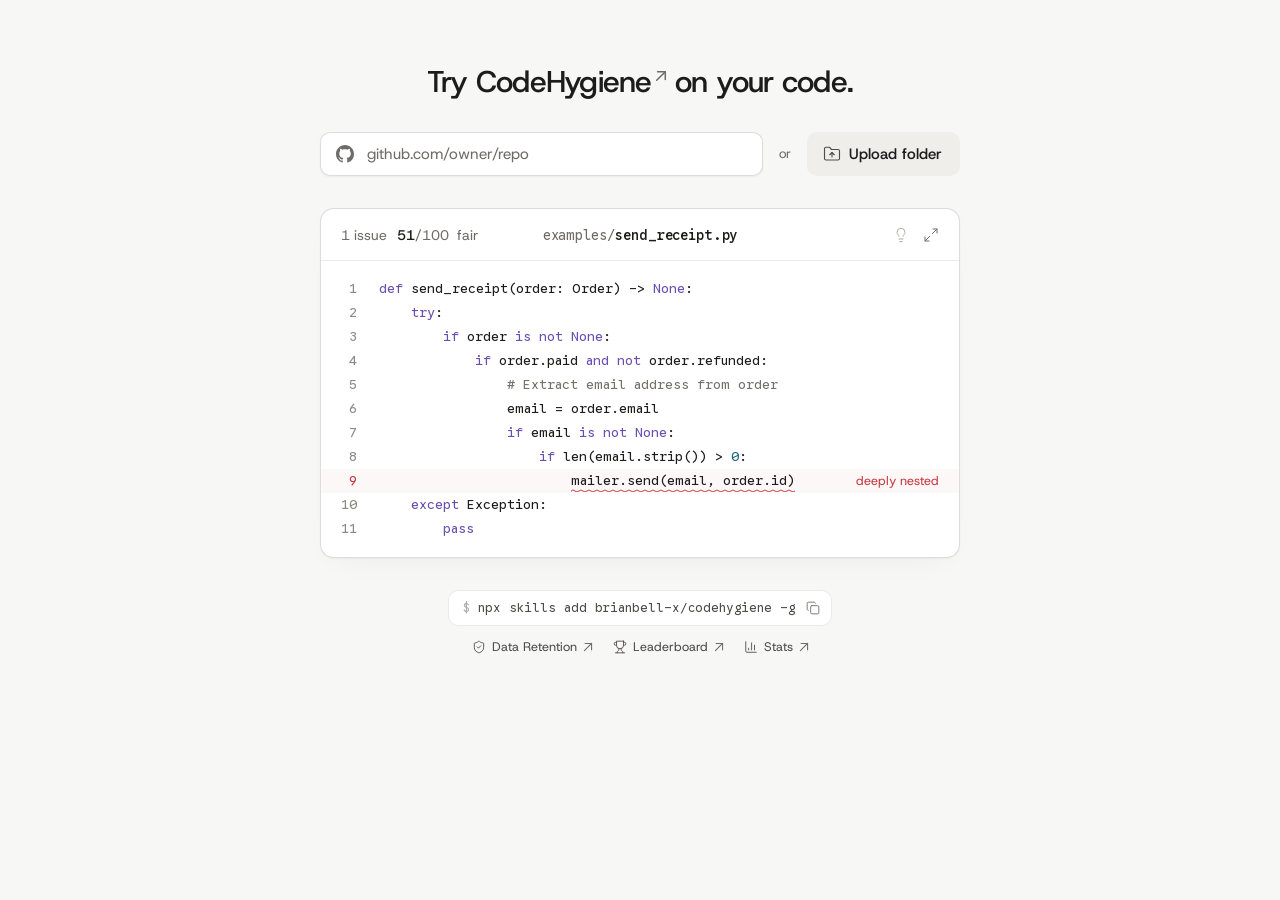
==== commit e3979c26: "Publish site: Model's View and flag hints Rename the Grid view to Model's View and redraw it with ea" ====
--- a/index.html
+++ b/index.html
@@ -17,8 +17,8 @@
   <meta property="og:image:alt" content="Python code with a deeply nested line flagged by CodeHygiene">
   <meta name="twitter:card" content="summary_large_image">
   <link rel="icon" href="favicon.svg" type="image/svg+xml">
-  <link rel="stylesheet" href="styles.css?v=df4bd1aedb">
-  <script type="module" src="app.js?v=df4bd1aedb"></script>
+  <link rel="stylesheet" href="styles.css?v=c64f8173a7">
+  <script type="module" src="app.js?v=c64f8173a7"></script>
 </head>
 <body>
   <svg class="sprite" aria-hidden="true">
@@ -116,7 +116,7 @@
                 </p>
                 <div class="view-switch" id="view-switch" role="group" aria-label="View">
                   <button type="button" data-view="code" aria-pressed="true">Code</button>
-                  <button type="button" data-view="shape" aria-pressed="false">Grid</button>
+                  <button type="button" data-view="shape" aria-pressed="false" title="How the model reads this file">Model's View</button>
                 </div>
               </div>
               <div class="nav">
@@ -137,6 +137,7 @@
                 </button>
               </div>
             </header>
+            <p class="view-hint" id="view-hint" hidden>One character per cell, 128 columns wide, as the model reads it. Layout drives most flags; letters matter only when lines are compared.</p>
             <div class="stage-code" id="stage-code" role="region" tabindex="0" aria-label="File contents"></div>
             <div class="readout" id="readout" role="tooltip" hidden></div>
             <div class="readout legend" id="suggest-legend" role="tooltip" hidden></div>
--- a/styles.css
+++ b/styles.css
@@ -1 +1 @@
-@font-face{font-family:Host Grotesk;font-style:normal;font-weight:300 800;font-display:swap;src:url("./fonts/host-grotesk-latin-wght-normal-XVJVBJQF.woff2") format("woff2")}@font-face{font-family:Google Sans Code;font-style:normal;font-weight:300 800;font-display:swap;src:url("./fonts/google-sans-code-latin-wght-normal-4HSQ2AC3.woff2") format("woff2")}:root{color-scheme:light dark;--page: light-dark(#f7f7f5, #161615);--surface: light-dark(#ffffff, #1c1c1b);--sunken: light-dark(#fafaf8, #191918);--fill: light-dark(#efeeeb, #262625);--fill-hover: light-dark(#e7e6e2, #2e2e2c);--hover: light-dark(rgba(28, 28, 26, .045), rgba(255, 255, 250, .045));--selected: light-dark(rgba(28, 28, 26, .075), rgba(255, 255, 250, .075));--line: light-dark(rgba(28, 28, 26, .085), rgba(255, 255, 250, .075));--line-strong: light-dark(rgba(28, 28, 26, .15), rgba(255, 255, 250, .13));--ink: light-dark(#1c1c1a, #ecebe6);--ink-2: light-dark(#4d4c48, #b5b3ac);--ink-3: light-dark(#6e6c66, #918f89);--ink-faint: light-dark(#adaba5, #5d5c58);--red: light-dark(#c8383e, #f2777b);--green: light-dark(#2c7a4d, #86c69a);--bg-del: light-dark(rgba(200, 56, 62, .065), rgba(242, 119, 123, .075));--bg-add: light-dark(rgba(44, 122, 77, .075), rgba(134, 198, 154, .08));--bg-flag: light-dark(rgba(200, 56, 62, .035), rgba(242, 119, 123, .045));--tok-comment: light-dark(#74726b, #8c8a84);--tok-keyword: light-dark(#6a4fb0, #b9a7ea);--tok-string: light-dark(#8a5a14, #dbb889);--tok-number: light-dark(#1f6889, #8cc3da);--shadow-color: light-dark(rgba(28, 28, 26, .06), rgba(0, 0, 0, 0));--shadow-stage: 0 1px 2px var(--shadow-color), 0 12px 32px -16px var(--shadow-color);--shadow-menu: 0 16px 40px light-dark(rgba(28, 28, 26, .12), rgba(0, 0, 0, .5)), 0 2px 6px light-dark(rgba(28, 28, 26, .06), rgba(0, 0, 0, .3));--focus: light-dark(#4d4c48, #b5b3ac);--focus-moat: var(--page);--selection: light-dark(rgba(106, 79, 176, .16), rgba(185, 167, 234, .24));--wave: url("data:image/svg+xml,%3Csvg xmlns='http://www.w3.org/2000/svg' width='8' height='4' viewBox='0 0 8 4'%3E%3Cpath d='M0 3 Q2 0.8 4 3 T8 3' fill='none' stroke='%23c8383e' stroke-width='1' stroke-linecap='round'/%3E%3C/svg%3E");--font-sans: "Host Grotesk", -apple-system, BlinkMacSystemFont, "Segoe UI", sans-serif;--font-mono: "Google Sans Code", ui-monospace, SFMono-Regular, Menlo, Consolas, monospace;--radius-sm: 6px;--radius: 10px;--radius-stage: 14px;--gutter: 58px;--motion: .14s;--ease: cubic-bezier(.2, 0, 0, 1);--ease-out: cubic-bezier(.22, 1, .36, 1);--ease-expo: cubic-bezier(.16, 1, .3, 1)}@media(prefers-color-scheme:dark){:root{--wave: url("data:image/svg+xml,%3Csvg xmlns='http://www.w3.org/2000/svg' width='8' height='4' viewBox='0 0 8 4'%3E%3Cpath d='M0 3 Q2 0.8 4 3 T8 3' fill='none' stroke='%23f2777b' stroke-width='1' stroke-linecap='round'/%3E%3C/svg%3E")}}*,*:before,*:after{box-sizing:border-box}html{-webkit-text-size-adjust:100%;scrollbar-width:thin;scrollbar-color:var(--line-strong) transparent}body{margin:0;background:var(--page);color:var(--ink);font:400 15px/22px var(--font-sans);-webkit-font-smoothing:antialiased;-moz-osx-font-smoothing:grayscale}::selection{background:var(--selection)}h1,h2,p{margin:0}button,input{font:inherit;color:inherit}button{margin:0;padding:0;border:0;background:none;cursor:pointer}a{color:inherit;text-decoration:none}:is(a,button,[tabindex="0"]):focus-visible{outline:2px solid transparent;outline-offset:2px;box-shadow:0 0 0 2px var(--focus-moat),0 0 0 3.5px var(--focus)}[hidden]{display:none!important}.sr-only{position:absolute;width:1px;height:1px;margin:-1px;overflow:hidden;clip-path:inset(50%);white-space:nowrap}.sprite{position:absolute;width:0;height:0}.icon{display:block;width:16px;height:16px;fill:none;stroke:currentColor;stroke-width:1.5;stroke-linecap:round;stroke-linejoin:round}.icon-button{display:inline-grid;flex:none;place-items:center;width:32px;height:32px;border-radius:8px;color:var(--ink-3);transition:background-color var(--motion) var(--ease),color var(--motion) var(--ease),transform .16s var(--ease-out)}.icon-button:hover{background:var(--hover);color:var(--ink);transition-duration:0s,0s,.16s}.icon-button:active{background:var(--selected);transform:scale(.94);transition-duration:0s,0s,.1s}.icon-button[aria-label=Copied]{color:var(--green)}.icon-button[aria-label=Copied] .icon{animation:copied-pop .22s var(--ease-out) both}.icon-button[aria-label="Copy failed"]{color:var(--red)}.icon-button.is-done{color:var(--green)}.icon-button.is-busy{color:var(--ink);cursor:progress;animation:breathe 1.2s ease-in-out infinite}body:has(>.page){display:flex;flex-direction:column;height:100svh}.page{display:flex;flex:1 1 auto;flex-direction:column;width:100%;min-height:600px;max-width:1120px;margin:0 auto;padding:0 24px}.banner{flex:none;border-bottom:1px solid var(--line);color:var(--ink-3);font-size:12.5px;line-height:18px}.banner-inner{display:flex;align-items:center;justify-content:center;gap:16px;max-width:1120px;height:36px;margin:0 auto;padding:0 24px}.banner-stats{display:flex;align-items:center;gap:20px;min-width:0;border-radius:var(--radius-sm);white-space:nowrap;transition:color var(--motion) var(--ease)}.banner-stats:before{content:"";flex:none;width:6px;height:6px;margin-right:-12px;border-radius:50%;background:var(--green)}.banner-stats:hover{color:var(--ink-2)}.banner-stat b{color:var(--ink);font-weight:500;font-variant-numeric:tabular-nums}.banner:not([hidden])+.page .intro{padding-top:44px}main{display:flex;flex:1;flex-direction:column}main:has(.sample:not([hidden])){flex:none}.intro{position:relative;padding-top:64px}.headline{text-align:center;font-size:30px;line-height:36px;font-weight:500;letter-spacing:-.025em;text-wrap:balance}.headline-link{border-radius:var(--radius-sm);text-decoration:underline 1.5px transparent;text-underline-offset:5px;transition:text-decoration-color var(--motion) var(--ease)}.headline-link:hover{text-decoration-color:var(--line-strong)}.headline-arrow{display:inline-block;width:.4em;height:.4em;margin-left:.1em;vertical-align:.34em;overflow:visible;color:var(--ink-3);stroke-width:1.75;transition:color var(--motion) var(--ease),transform .16s var(--ease-out)}.headline-link:hover .headline-arrow{color:var(--ink);transform:translate(1px,-1px)}.sources{display:flex;align-items:center;justify-content:center;gap:16px;width:min(640px,100%);margin:32px auto 0}.source{flex:1;min-width:0}.sources-or{color:var(--ink-3);font-size:13px}.source-field{--focus-moat: var(--surface);position:relative;flex:1;min-width:0}.source-icon{position:absolute;top:13px;left:16px;width:18px;height:18px;color:var(--ink-3);pointer-events:none;transition:color var(--motion) var(--ease)}.source-field:focus-within .source-icon,.source-field:has(.source-input:not(:placeholder-shown)) .source-icon{color:var(--ink)}.intro:has(.source-progress:not([hidden])) .source-icon{animation:breathe 1.8s ease-in-out infinite}.source-input{width:100%;height:44px;padding:0 48px 0 46px;border:1px solid var(--line-strong);border-radius:var(--radius);background:var(--surface);box-shadow:0 1px 2px var(--shadow-color);transition:border-color var(--motion) var(--ease),box-shadow var(--motion) var(--ease)}.source-input::placeholder{color:var(--ink-3)}.source-input:hover{border-color:var(--ink-faint)}.source-input:focus-visible{outline:none;border-color:var(--ink-3);box-shadow:0 0 0 1px var(--ink-3),0 0 0 5px var(--hover)}.intro:has(.source-error:not([hidden])) .source-input{border-color:var(--red);box-shadow:0 0 0 3px color-mix(in srgb,var(--red) 14%,transparent)}.source-submit{position:absolute;top:6px;right:6px;color:var(--ink);transition:opacity .18s var(--ease-out),transform .18s var(--ease-out),visibility .18s,background-color var(--motion) var(--ease),color var(--motion) var(--ease)}.source-input:placeholder-shown~.source-submit{visibility:hidden;opacity:0;transform:translate(-6px);pointer-events:none}.ghost.source-upload{display:inline-flex;flex:none;align-items:center;gap:8px;height:44px;padding:0 18px 0 16px;font-weight:500}.source-upload .icon{width:18px;height:18px;color:var(--ink-2)}.source-progress,.source-error,.source-note{position:absolute;top:100%;right:0;left:0;margin-top:6px;text-align:center;font-size:13px;line-height:20px;transition:opacity .18s var(--ease-out),transform .18s var(--ease-out)}@starting-style{.source-progress,.source-error,.source-note{opacity:0;transform:translateY(-3px)}}.source-progress{color:var(--ink-3);font-variant-numeric:tabular-nums}.source-error{color:var(--red)}.source-note{color:var(--ink-3);font-variant-numeric:tabular-nums}.run{display:flex;flex:1;flex-direction:column;margin-top:32px}.sample,.stage{view-transition-name:workspace}.sample{--focus-moat: var(--page);position:relative;display:flex;flex:none;flex-direction:column;align-self:center;width:min(640px,100%);border:1px solid var(--line-strong);border-radius:var(--radius-stage);background:var(--surface);box-shadow:var(--shadow-stage);overflow:hidden;transition:border-color var(--motion) var(--ease),translate .22s var(--ease-out)}.sample:hover{border-color:var(--ink-faint)}.sample:has(.sample-run:active){translate:0 1px;transition-duration:var(--motion),80ms}.sample:has(.sample-run:focus-visible){box-shadow:0 0 0 2px var(--page),0 0 0 3.5px var(--focus)}.sample-head{display:grid;flex:none;grid-template-columns:minmax(0,1fr) auto minmax(0,1fr);align-items:center;gap:12px;height:52px;padding:0 20px;border-bottom:1px solid var(--line)}.sample .sample-code{flex:none;min-height:calc(var(--rows, 11) * 24px + 32px);overflow:hidden;mask-image:linear-gradient(to bottom,#000 calc(100% - 24px),transparent)}.sample-bulb{position:absolute;top:12px;right:44px;display:grid;place-items:center;width:28px;height:28px;border-radius:7px;color:var(--ink-faint);transition:background-color .24s var(--ease),color .24s var(--ease)}.sample[data-suggesting] .sample-bulb{background:var(--selected);color:var(--green)}.sample-run{position:absolute;z-index:2;inset:0;border-radius:inherit;-webkit-tap-highlight-color:transparent}.sample-run:focus-visible{box-shadow:none}.sample-open{position:absolute;top:18px;right:20px;color:var(--ink-3);transition:color var(--motion) var(--ease),scale .16s var(--ease-out)}.sample:hover .sample-open,.sample-run:focus-visible .sample-open{color:var(--ink);scale:1.12}[data-handoff] #sample-code,[data-handoff] #stage-code{view-transition-name:workspace-code}[data-handoff] .sample-meta,[data-handoff] .stage .stage-meta{view-transition-name:workspace-meta}[data-handoff] .sample-path,[data-handoff] #stage-path{view-transition-name:workspace-path}::view-transition-group(workspace-code),::view-transition-group(workspace-meta),::view-transition-group(workspace-path){animation-duration:.64s;animation-timing-function:cubic-bezier(.32,.72,0,1)}::view-transition-group(workspace-code){overflow:clip}::view-transition-old(workspace-code),::view-transition-new(workspace-code),::view-transition-old(workspace-meta),::view-transition-new(workspace-meta),::view-transition-old(workspace-path),::view-transition-new(workspace-path){width:auto;height:auto;animation-duration:.36s}::view-transition-old(workspace-path),::view-transition-new(workspace-path){inset-inline-start:50%;translate:-50% 0}:root[data-handoff=source]::view-transition-old(workspace-code),:root[data-handoff=source]::view-transition-old(workspace-meta),:root[data-handoff=source]::view-transition-old(workspace-path){animation-duration:.14s}:root[data-handoff=source]::view-transition-new(workspace-code),:root[data-handoff=source]::view-transition-new(workspace-meta),:root[data-handoff=source]::view-transition-new(workspace-path){animation-duration:.3s;animation-delay:.12s}::view-transition-group(workspace){overflow:clip;border-radius:var(--radius-stage);background:var(--surface);box-shadow:inset 0 0 0 1px var(--line-strong),var(--shadow-stage);animation-duration:.64s;animation-timing-function:cubic-bezier(.32,.72,0,1)}::view-transition-image-pair(workspace){overflow:clip}::view-transition-old(workspace),::view-transition-new(workspace){width:auto;height:auto;object-fit:none;object-position:top left}::view-transition-old(workspace){animation:workspace-out .2s var(--ease) both}::view-transition-new(workspace){animation:workspace-in .36s var(--ease-out) .24s both}@media(max-width:640px){::view-transition-group(workspace){border-radius:0}}body:has(#source-progress:not([hidden])) :is(.stage-code,.tree-list,.sample){pointer-events:none;animation:breathe 1.8s ease-in-out infinite}body:has(#source-progress:not([hidden])) .sample .sample-code{animation:none;opacity:1}.stage{--focus-moat: var(--surface);contain:size;display:grid;flex:1 1 0;grid-template-columns:240px minmax(0,1fr);grid-template-rows:1fr;min-height:360px;border:1px solid var(--line-strong);border-radius:var(--radius-stage);background:var(--surface);box-shadow:var(--shadow-stage);overflow:hidden}.stage.is-collapsed{grid-template-columns:0 minmax(0,1fr)}.stage.is-collapsed .explorer{visibility:hidden}.explorer{--focus-moat: var(--sunken);grid-area:1 / 1;display:flex;flex-direction:column;min-width:0;min-height:0;border-right:1px solid var(--line);background:var(--sunken)}.explorer-foot{display:flex;flex:none;align-items:center;min-height:52px;padding:0 16px;border-top:1px solid var(--line)}.explorer-foot:empty{display:none}.head-tools .stage-meta{margin-right:4px}.editor{grid-area:1 / 2;display:flex;flex-direction:column;min-width:0;min-height:0}.stage-head{display:grid;grid-template-columns:minmax(max-content,1fr) auto minmax(max-content,1fr);align-items:center;gap:12px;height:52px;padding:0 10px;border-bottom:1px solid var(--line)}.head-tools{display:flex;align-items:center;justify-self:start;gap:8px;min-width:0}.head-actions{display:flex;align-items:center;justify-self:end;gap:6px}#explorer-toggle{position:relative}#explorer-toggle:before{content:"";position:absolute;top:calc(50% - 5.33px);left:calc(50% - 6px);width:4px;height:10.67px;border-radius:1.33px 0 0 1.33px;background:currentColor;opacity:0;transition:opacity var(--motion) var(--ease)}#explorer-toggle[aria-expanded=true]:before{opacity:.45}.nav{display:flex;align-items:center;gap:2px;min-width:0}.nav-step{width:28px;height:28px;border-radius:var(--radius-sm)}.tabs{display:none}.nav-prev-icon{transform:rotate(180deg)}.stage-path{min-width:0;padding:0 6px;overflow:hidden;font:500 14px/20px var(--font-mono);letter-spacing:-.01em;text-overflow:ellipsis;white-space:nowrap}.path-dir{color:var(--ink-3);font-weight:400}.stage-meta{display:flex;align-items:baseline;gap:10px;min-width:0;font-size:14px;line-height:20px;white-space:nowrap}.stage-status{color:var(--ink-3)}.stage-status[data-busy]:before{content:"";display:inline-block;width:6px;height:6px;margin-right:8px;border-radius:50%;background:currentColor;vertical-align:1px;animation:breathe 1.2s ease-in-out infinite}.stage-score{font-variant-numeric:tabular-nums}.stage-score-value{display:inline-block;min-width:2ch;text-align:right;font-weight:500}.stage-score-scale,.stage-score-word{color:var(--ink-3)}.stage-score-word{margin-left:4px;transition:color .6s var(--ease-out)}.stage-score-word.is-sloppy{color:var(--red)}.stage-score-word.is-clean{color:var(--green)}.tree-search{position:relative;flex:none;height:52px;padding:11px 10px;border-bottom:1px solid var(--line)}.tree-search-icon{position:absolute;top:19px;left:20px;width:14px;height:14px;color:var(--ink-3);pointer-events:none}.tree-filter{width:100%;height:29px;padding:0 10px 0 30px;border:1px solid transparent;border-radius:8px;background:var(--hover);font-size:13px;transition:background-color var(--motion) var(--ease),border-color var(--motion) var(--ease)}.tree-filter::placeholder{color:var(--ink-3)}.tree-filter:hover{background:var(--selected)}.tree-filter:focus-visible{outline:none;border-color:var(--line-strong);background:var(--surface)}.tree-list{flex:1;min-height:0;padding:8px;overflow-y:auto;scrollbar-width:thin;scrollbar-color:var(--line-strong) transparent}.tree-row{display:flex;align-items:center;gap:8px;width:100%;height:30px;padding:0 10px 0 calc(6px + var(--depth, 0px));border-radius:var(--radius-sm);color:var(--ink-2);font-size:13.5px;text-align:left;transition:background-color var(--motion) var(--ease)}.tree-row:hover{background:var(--hover);transition-duration:0s}.tree-row:active,.tree-row.is-current{background:var(--selected)}.tree-row.has-issues{color:var(--red)}.tree-row.is-cleaned{color:var(--green)}.tree-row .icon{flex:none;width:14px;height:14px;color:var(--ink-3)}.tree-chevron{transition:transform var(--motion) var(--ease)}.tree-row[aria-expanded=true] .tree-chevron{transform:rotate(90deg)}.tree-spacer{flex:none;width:14px}.tree-name{flex:1;min-width:0;overflow:hidden;text-overflow:ellipsis;white-space:nowrap}.tree-count{font:500 11.5px/16px var(--font-mono);font-variant-numeric:tabular-nums;opacity:.85}.tree-mark{flex:none;width:6px;height:6px;margin-right:2px;border-radius:50%;background:currentColor}.tree-empty{padding:6px 10px;color:var(--ink-3);font-size:13px}.stage-code{flex:1;min-height:0;padding:16px 0;overflow-y:auto;scrollbar-width:thin;scrollbar-color:var(--line-strong) transparent;font:400 13.5px/24px var(--font-mono);font-variant-ligatures:none;tab-size:4}.stage-code:focus-visible{outline:2px solid transparent;box-shadow:inset 0 0 0 1.5px var(--focus)}.line{display:grid;grid-template-columns:var(--gutter) minmax(0,1fr) auto;padding-right:20px;transition:background-color .4s var(--ease),box-shadow .24s var(--ease)}.ln{position:relative;padding-right:22px;color:color-mix(in srgb,var(--ink-3) 80%,var(--surface));text-align:right;-webkit-user-select:none;user-select:none;font-variant-numeric:tabular-nums}.lead{white-space:pre}.src{padding-left:calc((var(--indent, 0) + 4) * 1ch);text-indent:calc((var(--indent, 0) + 4) * -1ch);white-space:pre-wrap;overflow-wrap:anywhere}.squiggle{padding-bottom:3px;background:var(--wave) repeat-x left bottom;box-decoration-break:clone;-webkit-box-decoration-break:clone}.note{padding-left:24px;color:var(--red);font:400 12.5px/24px var(--font-sans);white-space:nowrap}.line.is-flagged{--row-tint: var(--bg-flag);background:var(--bg-flag)}.line.is-flagged .ln{color:var(--red)}.line.is-removed{--row-tint: var(--bg-del);--row-bar: var(--red);background:var(--bg-del);box-shadow:inset 2px 0 var(--red)}.line.is-removed .src,.line.is-removed .src span{color:var(--ink-3)}.line.is-added{--row-tint: var(--bg-add);--row-bar: var(--green);background:var(--bg-add);box-shadow:inset 2px 0 var(--green)}.line.is-added .ln,.line.is-reading .ln{color:var(--ink-2)}.line.is-removed .ln:after,.line.is-added .ln:after{position:absolute;top:0;right:7px;content:"\2212";color:var(--red);font-weight:500}.line.is-added .ln:after{content:"+";color:var(--green)}.line.is-reading{--row-tint: var(--selected);--row-bar: var(--ink-3);background:var(--selected);box-shadow:inset 2px 0 var(--ink-3)}.tok-com{color:var(--tok-comment)}.tok-kw{color:var(--tok-keyword)}.tok-str{color:var(--tok-string)}.tok-num{color:var(--tok-number)}.ghost{height:32px;padding:0 12px;border-radius:var(--radius);background:var(--fill);color:var(--ink);transition:background-color var(--motion) var(--ease),transform .16s var(--ease-out)}.ghost:hover{background:var(--fill-hover)}.ghost:active{background:var(--fill-hover);transform:scale(.97);transition-duration:0s,.1s}.command{--focus-moat: var(--surface);display:flex;align-items:center;gap:4px;min-width:0;height:36px;padding:0 4px 0 14px;border:1px solid var(--line);border-radius:var(--radius);background:var(--surface);color:var(--ink-2);transition:border-color var(--motion) var(--ease)}.command:hover,.command:focus-within{border-color:var(--line-strong)}.command-text{min-width:0;overflow:hidden;font:400 12.5px/16px var(--font-mono);text-overflow:ellipsis;white-space:nowrap}.command-text:before{content:"$";margin-right:1ch;color:var(--ink-faint);-webkit-user-select:none;user-select:none}.command .icon-button{width:28px;height:28px;border-radius:var(--radius-sm)}.command .icon{width:14px;height:14px}.foot{display:flex;flex:none;flex-direction:column;align-items:center;justify-content:center;gap:12px;margin-top:8px;padding:24px 0;color:var(--ink-3);font-size:12.5px;line-height:18px;text-align:center}.foot .command{max-width:100%}.foot-links{display:flex;align-items:center;gap:20px}.foot-link{display:inline-flex;align-items:center;gap:6px;border-radius:var(--radius-sm);color:var(--ink-2);transition:color var(--motion) var(--ease)}.foot-link:hover{color:var(--ink)}.foot-link .icon{width:14px;height:14px}.foot-link .foot-link-arrow{width:10px;height:10px;color:var(--ink-3);transition:color var(--motion) var(--ease),transform .16s var(--ease-out)}.foot-link:hover .foot-link-arrow{color:var(--ink);transform:translate(1px,-1px)}@media(min-width:641px){.explorer{transition:opacity .22s var(--ease-expo),transform .22s var(--ease-expo)}.stage.is-collapsed .explorer{opacity:0;transform:translate(-8px);transition-duration:0s}}@media(max-width:640px){:root{--gutter: 40px}body:has(>.page){height:auto;min-height:100svh}.page{min-height:0;padding:0 16px}.intro,.banner:not([hidden])+.page .intro{padding-top:36px}.banner-inner{padding:0 16px}.banner-stats{gap:16px}.banner-stats:before{margin-right:-8px}.banner-stat.is-extra{display:none}.headline{font-size:24px;line-height:30px}.sources{flex-direction:column;align-items:center;gap:8px;margin-top:28px}.source{flex:none;width:min(280px,100%)}.sources-or{text-align:center}.ghost.source-upload{justify-content:center}.source-progress,.source-error,.source-note{margin-top:6px}.run{flex:none;margin-top:28px}.foot{flex-direction:column;gap:12px;padding:28px 0}.foot{margin-top:0}.sample-head{display:flex;justify-content:space-between;height:44px;padding:0 72px 0 14px}.sample-head .stage-path{order:-1;padding:0;font-size:12.5px}.sample-bulb{top:8px;right:37px}.sample-head .stage-meta{padding:0}.sample-head .stage-status{display:none}.sample-open{top:14px;right:15px}.sample .sample-code{--gutter: 36px;min-height:calc((var(--rows, 11) + 1) * 20px + 24px);font-size:11px}.sample .lead{line-height:0}.stage{position:relative;flex:none;grid-template-columns:minmax(0,1fr);height:min(calc(100svh - 24px),780px);min-height:420px;margin:0 -16px;scroll-margin-top:12px;border-right:0;border-left:0;border-radius:0;box-shadow:none}.stage.is-collapsed{grid-template-columns:minmax(0,1fr)}.editor{grid-area:1 / 1}.stage.is-collapsed .explorer{display:none;opacity:0;transform:translate(-16px);transition:opacity .16s var(--ease),transform .16s var(--ease),display .16s allow-discrete}.explorer{--focus-moat: var(--surface);position:absolute;z-index:5;top:0;bottom:0;left:0;width:min(300px,84vw);background:var(--surface);box-shadow:var(--shadow-menu);transition:opacity .24s var(--ease-expo),transform .24s var(--ease-expo),display .24s allow-discrete}@starting-style{.explorer{opacity:0;transform:translate(-16px)}}.stage-head{grid-template-columns:48px auto minmax(0,1fr) auto;grid-template-rows:44px auto;grid-template-areas:"toggle views . actions" "meta meta meta meta";gap:0;height:auto;padding:0;background:linear-gradient(var(--line),var(--line)) 0 44px / 100% 1px no-repeat}.head-tools{display:contents}#explorer-toggle{grid-area:toggle;justify-self:center}.nav{display:none}.tabs{position:relative;grid-area:tabs;display:flex;min-width:0;height:44px;overflow-x:auto;overscroll-behavior-x:contain;scrollbar-width:none;mask-image:linear-gradient(to right,#000 calc(100% - 28px),transparent)}.tabs::-webkit-scrollbar{display:none}.tab{position:relative;display:inline-flex;flex:none;align-items:center;gap:6px;height:44px;padding:0 12px;color:var(--ink-3);font-size:13.5px;white-space:nowrap}.tab:last-child{margin-right:28px}.tab.has-issues{color:var(--red)}.tab.is-cleaned{color:var(--green)}.tab.is-current{font-weight:500}.tab.is-current:not(.has-issues,.is-cleaned){color:var(--ink)}.tab.is-current:after{content:"";position:absolute;right:12px;bottom:0;left:12px;height:2px;border-radius:2px 2px 0 0;background:currentColor}.tab-count{font:500 11px/16px var(--font-mono);opacity:.85}.tab.is-busy .tab-name:before{content:"";display:inline-block;width:6px;height:6px;margin-right:7px;border-radius:50%;background:currentColor;vertical-align:1px;animation:breathe 1.2s ease-in-out infinite}.stage-meta{grid-area:meta;align-items:center;min-height:40px;padding:0 16px}.view-switch{grid-area:views;justify-self:start}.head-actions{grid-area:actions;padding-right:4px}.stage-code{display:grid;grid-template-columns:minmax(max-content,1fr);align-content:start;padding:12px 0;overflow:auto;overscroll-behavior-x:contain;font-size:12.5px;line-height:20px}.stage-code .line{grid-template-columns:var(--gutter) minmax(max-content,1fr);padding-right:24px}.stage-code .ln{position:sticky;z-index:1;left:0;padding-right:12px;background:linear-gradient(var(--row-tint, transparent),var(--row-tint, transparent)),var(--surface);box-shadow:inset 2px 0 var(--row-bar, transparent)}.line.is-removed .ln:after{right:12px}.line.is-added .ln{color:var(--green)}.line.is-added .ln:after{content:none}.lead{font-size:50%}.stage-code .src{padding-left:0;text-indent:0;white-space:pre;overflow-wrap:normal}.stage-code .note{position:sticky;left:var(--gutter);grid-column:2;justify-self:start;padding:0 0 4px;font-size:12px;line-height:16px}}@media(pointer:coarse){.icon-button,.nav-step{width:40px;height:40px}.source-input,.tree-filter{font-size:16px}.command{height:40px}.command .icon-button{width:36px;height:36px}.tree-row{height:38px}}.is-entering .note{animation:note-in .32s var(--ease) var(--delay, 0ms) both}.is-entering .squiggle{animation:squiggle-in .32s var(--ease) var(--delay, 0ms) both}@keyframes note-in{0%{opacity:0;transform:translate(4px)}}@keyframes squiggle-in{0%{background-position:left calc(100% + 6px)}}@keyframes workspace-out{to{opacity:0}}@keyframes workspace-in{0%{opacity:0}}@keyframes copied-pop{0%{opacity:0;transform:scale(.6)}}@keyframes breathe{0%,to{opacity:.44}50%{opacity:.78}}.sk-bar{display:inline-block;height:.62em;overflow:hidden;border-radius:.22em;background:color-mix(in srgb,var(--ink-3) 34%,transparent);color:transparent;line-height:0;text-indent:0;vertical-align:middle;-webkit-user-select:none;user-select:none}.line.is-added{min-height:1lh}.sk-mark{color:var(--ink-faint);-webkit-user-select:none;user-select:none}.line.is-added .sk-bar{background:color-mix(in srgb,var(--green) 52%,transparent)}.line.is-added .sk-mark{color:color-mix(in srgb,var(--green) 80%,var(--ink-3))}.line.is-replaced{--row-tint: var(--bg-del);--row-bar: var(--red);background:var(--bg-del);box-shadow:inset 2px 0 var(--red)}.line.is-replaced .src,.line.is-replaced .src span:not(.squiggle,.cell){color:var(--ink-3)}.suggest-toggle[aria-pressed=true]{color:var(--green)}.is-entering .is-suggest{animation:note-in .32s var(--ease) .18s both}.editor{position:relative}.view-switch{display:flex;gap:2px;padding:2px;border-radius:8px;background:var(--fill)}.view-switch button{padding:3px 12px;border-radius:6px;color:var(--ink-3);font:500 12.5px/20px var(--font-sans);transition:background-color var(--motion) var(--ease),color var(--motion) var(--ease)}.view-switch button:hover{color:var(--ink)}.view-switch button[aria-pressed=true]{background:var(--surface);color:var(--ink);box-shadow:0 1px 2px var(--shadow-color),0 0 0 1px var(--line)}.tool-toggle[aria-pressed=true]{background:var(--selected);color:var(--green)}.cell{--cell: color-mix(in srgb, var(--ink-3) 58%, transparent);background-image:repeating-linear-gradient(90deg,var(--cell) 0 calc(1ch - 1.5px),transparent calc(1ch - 1.5px) 1ch);background-repeat:no-repeat;background-position:0 56%;background-size:100% .86em;color:transparent;-webkit-user-select:none;user-select:none}.line.is-flagged .cell,.line.is-replaced .cell{--cell: var(--red)}.line.is-added .cell{--cell: var(--green)}.stage-code .line{transition:background-color .4s var(--ease),box-shadow .24s var(--ease),opacity .24s var(--ease)}.readout{position:absolute;z-index:6;width:300px;padding:10px 12px 8px;border:1px solid var(--line-strong);border-radius:var(--radius);background:var(--surface);box-shadow:var(--shadow-menu);font:400 12px/18px var(--font-sans);pointer-events:none}.readout-title{margin:0 0 6px;color:var(--ink);font-weight:500}.readout-row{display:grid;grid-template-columns:minmax(0,1fr) 76px 30px;align-items:center;gap:8px;color:var(--ink-3);white-space:nowrap}.readout-row.is-hit{color:var(--red)}.readout-bar{position:relative;height:5px;border-radius:3px;background:var(--fill)}.readout-bar>span{display:block;height:100%;border-radius:3px;background:var(--ink-3)}.readout-row.is-hit .readout-bar>span{background:var(--red)}.readout-bar:after{content:"";position:absolute;top:-3px;bottom:-3px;left:55%;width:1px;background:var(--ink-2)}.readout-value{text-align:right;font-variant-numeric:tabular-nums}.stage-code .ln{cursor:default}.line.is-suggest .ln{color:color-mix(in srgb,var(--green) 78%,var(--ink-3));font-size:11.5px;letter-spacing:-.02em}.line.is-replaced.is-linked{--row-tint: color-mix(in srgb, var(--red) 15%, var(--surface));background:var(--row-tint)}.line.is-replaced.is-linked .src,.line.is-replaced.is-linked .src span:not(.squiggle,.cell){color:var(--ink-2)}.line.is-suggest.is-linked{--row-tint: color-mix(in srgb, var(--green) 16%, var(--surface));background:var(--row-tint)}.line.is-suggest.is-linked .sk-bar{background:color-mix(in srgb,var(--green) 74%,transparent)}.legend{display:grid;gap:4px;width:auto;padding:8px 12px}.legend-row{display:grid;grid-template-columns:7.5em auto;align-items:center;gap:10px;color:var(--ink-2);white-space:nowrap}.legend-key{font:400 12px/18px var(--font-mono)}.legend-row.is-none{display:block}.legend-shape .sk-bar{background:color-mix(in srgb,var(--green) 52%,transparent)}.legend-shape .sk-mark,.legend-from{color:color-mix(in srgb,var(--green) 78%,var(--ink-3))}.suggest-toggle[aria-disabled=true],.suggest-toggle[aria-disabled=true]:hover,.suggest-toggle[aria-disabled=true]:active{background:none;color:var(--ink-faint);cursor:default;transform:none}.sample .sample-bulb,.sample[data-suggesting] .sample-bulb{display:inline-flex;align-items:center;width:auto;background:none}.sample-bulb .icon{box-sizing:content-box;padding:6px;border-radius:7px;transition:background-color .24s var(--ease)}.sample[data-suggesting] .sample-bulb .icon{background:var(--selected)}.sample-bulb-word{max-width:0;overflow:hidden;opacity:0;color:var(--ink-2);font:500 12.5px/20px var(--font-sans);white-space:nowrap;transition:max-width .32s var(--ease),margin .32s var(--ease),opacity .24s var(--ease)}.sample[data-suggesting] .sample-bulb-word{max-width:80px;margin-right:4px;opacity:1}@media(max-width:640px){.sample-bulb-word{display:none}}@media(prefers-reduced-motion:reduce){*,*:before,*:after{transition-duration:0s!important;animation-duration:0s!important}.intro:has(.source-progress:not([hidden])) .source-icon,body:has(#source-progress:not([hidden])) :is(.stage-code,.tree-list,.sample),.stage-status[data-busy]:before{animation:none;opacity:.58}.icon-button:active,.ghost:active,.explorer,.stage.is-collapsed .explorer{transform:none}}
+@font-face{font-family:Host Grotesk;font-style:normal;font-weight:300 800;font-display:swap;src:url("./fonts/host-grotesk-latin-wght-normal-XVJVBJQF.woff2") format("woff2")}@font-face{font-family:Google Sans Code;font-style:normal;font-weight:300 800;font-display:swap;src:url("./fonts/google-sans-code-latin-wght-normal-4HSQ2AC3.woff2") format("woff2")}:root{color-scheme:light dark;--page: light-dark(#f7f7f5, #161615);--surface: light-dark(#ffffff, #1c1c1b);--sunken: light-dark(#fafaf8, #191918);--fill: light-dark(#efeeeb, #262625);--fill-hover: light-dark(#e7e6e2, #2e2e2c);--hover: light-dark(rgba(28, 28, 26, .045), rgba(255, 255, 250, .045));--selected: light-dark(rgba(28, 28, 26, .075), rgba(255, 255, 250, .075));--line: light-dark(rgba(28, 28, 26, .085), rgba(255, 255, 250, .075));--line-strong: light-dark(rgba(28, 28, 26, .15), rgba(255, 255, 250, .13));--ink: light-dark(#1c1c1a, #ecebe6);--ink-2: light-dark(#4d4c48, #b5b3ac);--ink-3: light-dark(#6e6c66, #918f89);--ink-faint: light-dark(#adaba5, #5d5c58);--red: light-dark(#c8383e, #f2777b);--green: light-dark(#2c7a4d, #86c69a);--bg-del: light-dark(rgba(200, 56, 62, .065), rgba(242, 119, 123, .075));--bg-add: light-dark(rgba(44, 122, 77, .075), rgba(134, 198, 154, .08));--bg-flag: light-dark(rgba(200, 56, 62, .035), rgba(242, 119, 123, .045));--tok-comment: light-dark(#74726b, #8c8a84);--tok-keyword: light-dark(#6a4fb0, #b9a7ea);--tok-string: light-dark(#8a5a14, #dbb889);--tok-number: light-dark(#1f6889, #8cc3da);--shadow-color: light-dark(rgba(28, 28, 26, .06), rgba(0, 0, 0, 0));--shadow-stage: 0 1px 2px var(--shadow-color), 0 12px 32px -16px var(--shadow-color);--shadow-menu: 0 16px 40px light-dark(rgba(28, 28, 26, .12), rgba(0, 0, 0, .5)), 0 2px 6px light-dark(rgba(28, 28, 26, .06), rgba(0, 0, 0, .3));--focus: light-dark(#4d4c48, #b5b3ac);--focus-moat: var(--page);--selection: light-dark(rgba(106, 79, 176, .16), rgba(185, 167, 234, .24));--wave: url("data:image/svg+xml,%3Csvg xmlns='http://www.w3.org/2000/svg' width='8' height='4' viewBox='0 0 8 4'%3E%3Cpath d='M0 3 Q2 0.8 4 3 T8 3' fill='none' stroke='%23c8383e' stroke-width='1' stroke-linecap='round'/%3E%3C/svg%3E");--font-sans: "Host Grotesk", -apple-system, BlinkMacSystemFont, "Segoe UI", sans-serif;--font-mono: "Google Sans Code", ui-monospace, SFMono-Regular, Menlo, Consolas, monospace;--radius-sm: 6px;--radius: 10px;--radius-stage: 14px;--gutter: 58px;--motion: .14s;--ease: cubic-bezier(.2, 0, 0, 1);--ease-out: cubic-bezier(.22, 1, .36, 1);--ease-expo: cubic-bezier(.16, 1, .3, 1)}@media(prefers-color-scheme:dark){:root{--wave: url("data:image/svg+xml,%3Csvg xmlns='http://www.w3.org/2000/svg' width='8' height='4' viewBox='0 0 8 4'%3E%3Cpath d='M0 3 Q2 0.8 4 3 T8 3' fill='none' stroke='%23f2777b' stroke-width='1' stroke-linecap='round'/%3E%3C/svg%3E")}}*,*:before,*:after{box-sizing:border-box}html{-webkit-text-size-adjust:100%;scrollbar-width:thin;scrollbar-color:var(--line-strong) transparent}body{margin:0;background:var(--page);color:var(--ink);font:400 15px/22px var(--font-sans);-webkit-font-smoothing:antialiased;-moz-osx-font-smoothing:grayscale}::selection{background:var(--selection)}h1,h2,p{margin:0}button,input{font:inherit;color:inherit}button{margin:0;padding:0;border:0;background:none;cursor:pointer}a{color:inherit;text-decoration:none}:is(a,button,[tabindex="0"]):focus-visible{outline:2px solid transparent;outline-offset:2px;box-shadow:0 0 0 2px var(--focus-moat),0 0 0 3.5px var(--focus)}[hidden]{display:none!important}.sr-only{position:absolute;width:1px;height:1px;margin:-1px;overflow:hidden;clip-path:inset(50%);white-space:nowrap}.sprite{position:absolute;width:0;height:0}.icon{display:block;width:16px;height:16px;fill:none;stroke:currentColor;stroke-width:1.5;stroke-linecap:round;stroke-linejoin:round}.icon-button{display:inline-grid;flex:none;place-items:center;width:32px;height:32px;border-radius:8px;color:var(--ink-3);transition:background-color var(--motion) var(--ease),color var(--motion) var(--ease),transform .16s var(--ease-out)}.icon-button:hover{background:var(--hover);color:var(--ink);transition-duration:0s,0s,.16s}.icon-button:active{background:var(--selected);transform:scale(.94);transition-duration:0s,0s,.1s}.icon-button[aria-label=Copied]{color:var(--green)}.icon-button[aria-label=Copied] .icon{animation:copied-pop .22s var(--ease-out) both}.icon-button[aria-label="Copy failed"]{color:var(--red)}.icon-button.is-done{color:var(--green)}.icon-button.is-busy{color:var(--ink);cursor:progress;animation:breathe 1.2s ease-in-out infinite}body:has(>.page){display:flex;flex-direction:column;height:100svh}.page{display:flex;flex:1 1 auto;flex-direction:column;width:100%;min-height:600px;max-width:1120px;margin:0 auto;padding:0 24px}.banner{flex:none;border-bottom:1px solid var(--line);color:var(--ink-3);font-size:12.5px;line-height:18px}.banner-inner{display:flex;align-items:center;justify-content:center;gap:16px;max-width:1120px;height:36px;margin:0 auto;padding:0 24px}.banner-stats{display:flex;align-items:center;gap:20px;min-width:0;border-radius:var(--radius-sm);white-space:nowrap;transition:color var(--motion) var(--ease)}.banner-stats:before{content:"";flex:none;width:6px;height:6px;margin-right:-12px;border-radius:50%;background:var(--green)}.banner-stats:hover{color:var(--ink-2)}.banner-stat b{color:var(--ink);font-weight:500;font-variant-numeric:tabular-nums}.banner:not([hidden])+.page .intro{padding-top:44px}main{display:flex;flex:1;flex-direction:column}main:has(.sample:not([hidden])){flex:none}.intro{position:relative;padding-top:64px}.headline{text-align:center;font-size:30px;line-height:36px;font-weight:500;letter-spacing:-.025em;text-wrap:balance}.headline-link{border-radius:var(--radius-sm);text-decoration:underline 1.5px transparent;text-underline-offset:5px;transition:text-decoration-color var(--motion) var(--ease)}.headline-link:hover{text-decoration-color:var(--line-strong)}.headline-arrow{display:inline-block;width:.4em;height:.4em;margin-left:.1em;vertical-align:.34em;overflow:visible;color:var(--ink-3);stroke-width:1.75;transition:color var(--motion) var(--ease),transform .16s var(--ease-out)}.headline-link:hover .headline-arrow{color:var(--ink);transform:translate(1px,-1px)}.sources{display:flex;align-items:center;justify-content:center;gap:16px;width:min(640px,100%);margin:32px auto 0}.source{flex:1;min-width:0}.sources-or{color:var(--ink-3);font-size:13px}.source-field{--focus-moat: var(--surface);position:relative;flex:1;min-width:0}.source-icon{position:absolute;top:13px;left:16px;width:18px;height:18px;color:var(--ink-3);pointer-events:none;transition:color var(--motion) var(--ease)}.source-field:focus-within .source-icon,.source-field:has(.source-input:not(:placeholder-shown)) .source-icon{color:var(--ink)}.intro:has(.source-progress:not([hidden])) .source-icon{animation:breathe 1.8s ease-in-out infinite}.source-input{width:100%;height:44px;padding:0 48px 0 46px;border:1px solid var(--line-strong);border-radius:var(--radius);background:var(--surface);box-shadow:0 1px 2px var(--shadow-color);transition:border-color var(--motion) var(--ease),box-shadow var(--motion) var(--ease)}.source-input::placeholder{color:var(--ink-3)}.source-input:hover{border-color:var(--ink-faint)}.source-input:focus-visible{outline:none;border-color:var(--ink-3);box-shadow:0 0 0 1px var(--ink-3),0 0 0 5px var(--hover)}.intro:has(.source-error:not([hidden])) .source-input{border-color:var(--red);box-shadow:0 0 0 3px color-mix(in srgb,var(--red) 14%,transparent)}.source-submit{position:absolute;top:6px;right:6px;color:var(--ink);transition:opacity .18s var(--ease-out),transform .18s var(--ease-out),visibility .18s,background-color var(--motion) var(--ease),color var(--motion) var(--ease)}.source-input:placeholder-shown~.source-submit{visibility:hidden;opacity:0;transform:translate(-6px);pointer-events:none}.ghost.source-upload{display:inline-flex;flex:none;align-items:center;gap:8px;height:44px;padding:0 18px 0 16px;font-weight:500}.source-upload .icon{width:18px;height:18px;color:var(--ink-2)}.source-progress,.source-error,.source-note{position:absolute;top:100%;right:0;left:0;margin-top:6px;text-align:center;font-size:13px;line-height:20px;transition:opacity .18s var(--ease-out),transform .18s var(--ease-out)}@starting-style{.source-progress,.source-error,.source-note{opacity:0;transform:translateY(-3px)}}.source-progress{color:var(--ink-3);font-variant-numeric:tabular-nums}.source-error{color:var(--red)}.source-note{color:var(--ink-3);font-variant-numeric:tabular-nums}.run{display:flex;flex:1;flex-direction:column;margin-top:32px}.sample,.stage{view-transition-name:workspace}.sample{--focus-moat: var(--page);position:relative;display:flex;flex:none;flex-direction:column;align-self:center;width:min(640px,100%);border:1px solid var(--line-strong);border-radius:var(--radius-stage);background:var(--surface);box-shadow:var(--shadow-stage);overflow:hidden;transition:border-color var(--motion) var(--ease),translate .22s var(--ease-out)}.sample:hover{border-color:var(--ink-faint)}.sample:has(.sample-run:active){translate:0 1px;transition-duration:var(--motion),80ms}.sample:has(.sample-run:focus-visible){box-shadow:0 0 0 2px var(--page),0 0 0 3.5px var(--focus)}.sample-head{display:grid;flex:none;grid-template-columns:minmax(0,1fr) auto minmax(0,1fr);align-items:center;gap:12px;height:52px;padding:0 20px;border-bottom:1px solid var(--line)}.sample .sample-code{flex:none;min-height:calc(var(--rows, 11) * 24px + 32px);overflow:hidden;mask-image:linear-gradient(to bottom,#000 calc(100% - 24px),transparent)}.sample-bulb{position:absolute;top:12px;right:44px;display:grid;place-items:center;width:28px;height:28px;border-radius:7px;color:var(--ink-faint);transition:background-color .24s var(--ease),color .24s var(--ease)}.sample[data-suggesting] .sample-bulb{background:var(--selected);color:var(--green)}.sample-run{position:absolute;z-index:2;inset:0;border-radius:inherit;-webkit-tap-highlight-color:transparent}.sample-run:focus-visible{box-shadow:none}.sample-open{position:absolute;top:18px;right:20px;color:var(--ink-3);transition:color var(--motion) var(--ease),scale .16s var(--ease-out)}.sample:hover .sample-open,.sample-run:focus-visible .sample-open{color:var(--ink);scale:1.12}[data-handoff] #sample-code,[data-handoff] #stage-code{view-transition-name:workspace-code}[data-handoff] .sample-meta,[data-handoff] .stage .stage-meta{view-transition-name:workspace-meta}[data-handoff] .sample-path,[data-handoff] #stage-path{view-transition-name:workspace-path}::view-transition-group(workspace-code),::view-transition-group(workspace-meta),::view-transition-group(workspace-path){animation-duration:.64s;animation-timing-function:cubic-bezier(.32,.72,0,1)}::view-transition-group(workspace-code){overflow:clip}::view-transition-old(workspace-code),::view-transition-new(workspace-code),::view-transition-old(workspace-meta),::view-transition-new(workspace-meta),::view-transition-old(workspace-path),::view-transition-new(workspace-path){width:auto;height:auto;animation-duration:.36s}::view-transition-old(workspace-path),::view-transition-new(workspace-path){inset-inline-start:50%;translate:-50% 0}:root[data-handoff=source]::view-transition-old(workspace-code),:root[data-handoff=source]::view-transition-old(workspace-meta),:root[data-handoff=source]::view-transition-old(workspace-path){animation-duration:.14s}:root[data-handoff=source]::view-transition-new(workspace-code),:root[data-handoff=source]::view-transition-new(workspace-meta),:root[data-handoff=source]::view-transition-new(workspace-path){animation-duration:.3s;animation-delay:.12s}::view-transition-group(workspace){overflow:clip;border-radius:var(--radius-stage);background:var(--surface);box-shadow:inset 0 0 0 1px var(--line-strong),var(--shadow-stage);animation-duration:.64s;animation-timing-function:cubic-bezier(.32,.72,0,1)}::view-transition-image-pair(workspace){overflow:clip}::view-transition-old(workspace),::view-transition-new(workspace){width:auto;height:auto;object-fit:none;object-position:top left}::view-transition-old(workspace){animation:workspace-out .2s var(--ease) both}::view-transition-new(workspace){animation:workspace-in .36s var(--ease-out) .24s both}@media(max-width:640px){::view-transition-group(workspace){border-radius:0}}body:has(#source-progress:not([hidden])) :is(.stage-code,.tree-list,.sample){pointer-events:none;animation:breathe 1.8s ease-in-out infinite}body:has(#source-progress:not([hidden])) .sample .sample-code{animation:none;opacity:1}.stage{--focus-moat: var(--surface);contain:size;display:grid;flex:1 1 0;grid-template-columns:240px minmax(0,1fr);grid-template-rows:1fr;min-height:360px;border:1px solid var(--line-strong);border-radius:var(--radius-stage);background:var(--surface);box-shadow:var(--shadow-stage);overflow:hidden}.stage.is-collapsed{grid-template-columns:0 minmax(0,1fr)}.stage.is-collapsed .explorer{visibility:hidden}.explorer{--focus-moat: var(--sunken);grid-area:1 / 1;display:flex;flex-direction:column;min-width:0;min-height:0;border-right:1px solid var(--line);background:var(--sunken)}.explorer-foot{display:flex;flex:none;align-items:center;min-height:52px;padding:0 16px;border-top:1px solid var(--line)}.explorer-foot:empty{display:none}.head-tools .stage-meta{margin-right:4px}.editor{grid-area:1 / 2;display:flex;flex-direction:column;min-width:0;min-height:0}.stage-head{display:grid;grid-template-columns:minmax(max-content,1fr) auto minmax(max-content,1fr);align-items:center;gap:12px;height:52px;padding:0 10px;border-bottom:1px solid var(--line)}.head-tools{display:flex;align-items:center;justify-self:start;gap:8px;min-width:0}.head-actions{display:flex;align-items:center;justify-self:end;gap:6px}#explorer-toggle{position:relative}#explorer-toggle:before{content:"";position:absolute;top:calc(50% - 5.33px);left:calc(50% - 6px);width:4px;height:10.67px;border-radius:1.33px 0 0 1.33px;background:currentColor;opacity:0;transition:opacity var(--motion) var(--ease)}#explorer-toggle[aria-expanded=true]:before{opacity:.45}.nav{display:flex;align-items:center;gap:2px;min-width:0}.nav-step{width:28px;height:28px;border-radius:var(--radius-sm)}.tabs{display:none}.nav-prev-icon{transform:rotate(180deg)}.stage-path{min-width:0;padding:0 6px;overflow:hidden;font:500 14px/20px var(--font-mono);letter-spacing:-.01em;text-overflow:ellipsis;white-space:nowrap}.path-dir{color:var(--ink-3);font-weight:400}.stage-meta{display:flex;align-items:baseline;gap:10px;min-width:0;font-size:14px;line-height:20px;white-space:nowrap}.stage-status{color:var(--ink-3)}.stage-status[data-busy]:before{content:"";display:inline-block;width:6px;height:6px;margin-right:8px;border-radius:50%;background:currentColor;vertical-align:1px;animation:breathe 1.2s ease-in-out infinite}.stage-score{font-variant-numeric:tabular-nums}.stage-score-value{display:inline-block;min-width:2ch;text-align:right;font-weight:500}.stage-score-scale,.stage-score-word{color:var(--ink-3)}.stage-score-word{margin-left:4px;transition:color .6s var(--ease-out)}.stage-score-word.is-sloppy{color:var(--red)}.stage-score-word.is-clean{color:var(--green)}.tree-search{position:relative;flex:none;height:52px;padding:11px 10px;border-bottom:1px solid var(--line)}.tree-search-icon{position:absolute;top:19px;left:20px;width:14px;height:14px;color:var(--ink-3);pointer-events:none}.tree-filter{width:100%;height:29px;padding:0 10px 0 30px;border:1px solid transparent;border-radius:8px;background:var(--hover);font-size:13px;transition:background-color var(--motion) var(--ease),border-color var(--motion) var(--ease)}.tree-filter::placeholder{color:var(--ink-3)}.tree-filter:hover{background:var(--selected)}.tree-filter:focus-visible{outline:none;border-color:var(--line-strong);background:var(--surface)}.tree-list{flex:1;min-height:0;padding:8px;overflow-y:auto;scrollbar-width:thin;scrollbar-color:var(--line-strong) transparent}.tree-row{display:flex;align-items:center;gap:8px;width:100%;height:30px;padding:0 10px 0 calc(6px + var(--depth, 0px));border-radius:var(--radius-sm);color:var(--ink-2);font-size:13.5px;text-align:left;transition:background-color var(--motion) var(--ease)}.tree-row:hover{background:var(--hover);transition-duration:0s}.tree-row:active,.tree-row.is-current{background:var(--selected)}.tree-row.has-issues{color:var(--red)}.tree-row.is-cleaned{color:var(--green)}.tree-row .icon{flex:none;width:14px;height:14px;color:var(--ink-3)}.tree-chevron{transition:transform var(--motion) var(--ease)}.tree-row[aria-expanded=true] .tree-chevron{transform:rotate(90deg)}.tree-spacer{flex:none;width:14px}.tree-name{flex:1;min-width:0;overflow:hidden;text-overflow:ellipsis;white-space:nowrap}.tree-count{font:500 11.5px/16px var(--font-mono);font-variant-numeric:tabular-nums;opacity:.85}.tree-mark{flex:none;width:6px;height:6px;margin-right:2px;border-radius:50%;background:currentColor}.tree-empty{padding:6px 10px;color:var(--ink-3);font-size:13px}.stage-code{flex:1;min-height:0;padding:16px 0;overflow-y:auto;scrollbar-width:thin;scrollbar-color:var(--line-strong) transparent;font:400 13.5px/24px var(--font-mono);font-variant-ligatures:none;tab-size:4}.stage-code:focus-visible{outline:2px solid transparent;box-shadow:inset 0 0 0 1.5px var(--focus)}.line{display:grid;grid-template-columns:var(--gutter) minmax(0,1fr) auto;padding-right:20px;transition:background-color .4s var(--ease),box-shadow .24s var(--ease)}.ln{position:relative;padding-right:22px;color:color-mix(in srgb,var(--ink-3) 80%,var(--surface));text-align:right;-webkit-user-select:none;user-select:none;font-variant-numeric:tabular-nums}.lead{white-space:pre}.src{padding-left:calc((var(--indent, 0) + 4) * 1ch);text-indent:calc((var(--indent, 0) + 4) * -1ch);white-space:pre-wrap;overflow-wrap:anywhere}.squiggle{padding-bottom:3px;background:var(--wave) repeat-x left bottom;box-decoration-break:clone;-webkit-box-decoration-break:clone}.note{padding-left:24px;color:var(--red);font:400 12.5px/24px var(--font-sans);white-space:nowrap}.line.is-flagged{--row-tint: var(--bg-flag);background:var(--bg-flag)}.line.is-flagged .ln{color:var(--red)}.line.is-removed{--row-tint: var(--bg-del);--row-bar: var(--red);background:var(--bg-del);box-shadow:inset 2px 0 var(--red)}.line.is-removed .src,.line.is-removed .src span{color:var(--ink-3)}.line.is-added{--row-tint: var(--bg-add);--row-bar: var(--green);background:var(--bg-add);box-shadow:inset 2px 0 var(--green)}.line.is-added .ln,.line.is-reading .ln{color:var(--ink-2)}.line.is-removed .ln:after,.line.is-added .ln:after{position:absolute;top:0;right:7px;content:"\2212";color:var(--red);font-weight:500}.line.is-added .ln:after{content:"+";color:var(--green)}.line.is-reading{--row-tint: var(--selected);--row-bar: var(--ink-3);background:var(--selected);box-shadow:inset 2px 0 var(--ink-3)}.tok-com{color:var(--tok-comment)}.tok-kw{color:var(--tok-keyword)}.tok-str{color:var(--tok-string)}.tok-num{color:var(--tok-number)}.ghost{height:32px;padding:0 12px;border-radius:var(--radius);background:var(--fill);color:var(--ink);transition:background-color var(--motion) var(--ease),transform .16s var(--ease-out)}.ghost:hover{background:var(--fill-hover)}.ghost:active{background:var(--fill-hover);transform:scale(.97);transition-duration:0s,.1s}.command{--focus-moat: var(--surface);display:flex;align-items:center;gap:4px;min-width:0;height:36px;padding:0 4px 0 14px;border:1px solid var(--line);border-radius:var(--radius);background:var(--surface);color:var(--ink-2);transition:border-color var(--motion) var(--ease)}.command:hover,.command:focus-within{border-color:var(--line-strong)}.command-text{min-width:0;overflow:hidden;font:400 12.5px/16px var(--font-mono);text-overflow:ellipsis;white-space:nowrap}.command-text:before{content:"$";margin-right:1ch;color:var(--ink-faint);-webkit-user-select:none;user-select:none}.command .icon-button{width:28px;height:28px;border-radius:var(--radius-sm)}.command .icon{width:14px;height:14px}.foot{display:flex;flex:none;flex-direction:column;align-items:center;justify-content:center;gap:12px;margin-top:8px;padding:24px 0;color:var(--ink-3);font-size:12.5px;line-height:18px;text-align:center}.foot .command{max-width:100%}.foot-links{display:flex;align-items:center;gap:20px}.foot-link{display:inline-flex;align-items:center;gap:6px;border-radius:var(--radius-sm);color:var(--ink-2);transition:color var(--motion) var(--ease)}.foot-link:hover{color:var(--ink)}.foot-link .icon{width:14px;height:14px}.foot-link .foot-link-arrow{width:10px;height:10px;color:var(--ink-3);transition:color var(--motion) var(--ease),transform .16s var(--ease-out)}.foot-link:hover .foot-link-arrow{color:var(--ink);transform:translate(1px,-1px)}@media(min-width:641px){.explorer{transition:opacity .22s var(--ease-expo),transform .22s var(--ease-expo)}.stage.is-collapsed .explorer{opacity:0;transform:translate(-8px);transition-duration:0s}}@media(max-width:640px){:root{--gutter: 40px}body:has(>.page){height:auto;min-height:100svh}.page{min-height:0;padding:0 16px}.intro,.banner:not([hidden])+.page .intro{padding-top:36px}.banner-inner{padding:0 16px}.banner-stats{gap:16px}.banner-stats:before{margin-right:-8px}.banner-stat.is-extra{display:none}.headline{font-size:24px;line-height:30px}.sources{flex-direction:column;align-items:center;gap:8px;margin-top:28px}.source{flex:none;width:min(280px,100%)}.sources-or{text-align:center}.ghost.source-upload{justify-content:center}.source-progress,.source-error,.source-note{margin-top:6px}.run{flex:none;margin-top:28px}.foot{flex-direction:column;gap:12px;padding:28px 0}.foot{margin-top:0}.sample-head{display:flex;justify-content:space-between;height:44px;padding:0 72px 0 14px}.sample-head .stage-path{order:-1;padding:0;font-size:12.5px}.sample-bulb{top:8px;right:37px}.sample-head .stage-meta{padding:0}.sample-head .stage-status{display:none}.sample-open{top:14px;right:15px}.sample .sample-code{--gutter: 36px;min-height:calc((var(--rows, 11) + 1) * 20px + 24px);font-size:11px}.sample .lead{line-height:0}.stage{position:relative;flex:none;grid-template-columns:minmax(0,1fr);height:min(calc(100svh - 24px),780px);min-height:420px;margin:0 -16px;scroll-margin-top:12px;border-right:0;border-left:0;border-radius:0;box-shadow:none}.stage.is-collapsed{grid-template-columns:minmax(0,1fr)}.editor{grid-area:1 / 1}.stage.is-collapsed .explorer{display:none;opacity:0;transform:translate(-16px);transition:opacity .16s var(--ease),transform .16s var(--ease),display .16s allow-discrete}.explorer{--focus-moat: var(--surface);position:absolute;z-index:5;top:0;bottom:0;left:0;width:min(300px,84vw);background:var(--surface);box-shadow:var(--shadow-menu);transition:opacity .24s var(--ease-expo),transform .24s var(--ease-expo),display .24s allow-discrete}@starting-style{.explorer{opacity:0;transform:translate(-16px)}}.stage-head{grid-template-columns:48px auto minmax(0,1fr) auto;grid-template-rows:44px auto;grid-template-areas:"toggle views . actions" "meta meta meta meta";gap:0;height:auto;padding:0;background:linear-gradient(var(--line),var(--line)) 0 44px / 100% 1px no-repeat}.head-tools{display:contents}#explorer-toggle{grid-area:toggle;justify-self:center}.nav{display:none}.tabs{position:relative;grid-area:tabs;display:flex;min-width:0;height:44px;overflow-x:auto;overscroll-behavior-x:contain;scrollbar-width:none;mask-image:linear-gradient(to right,#000 calc(100% - 28px),transparent)}.tabs::-webkit-scrollbar{display:none}.tab{position:relative;display:inline-flex;flex:none;align-items:center;gap:6px;height:44px;padding:0 12px;color:var(--ink-3);font-size:13.5px;white-space:nowrap}.tab:last-child{margin-right:28px}.tab.has-issues{color:var(--red)}.tab.is-cleaned{color:var(--green)}.tab.is-current{font-weight:500}.tab.is-current:not(.has-issues,.is-cleaned){color:var(--ink)}.tab.is-current:after{content:"";position:absolute;right:12px;bottom:0;left:12px;height:2px;border-radius:2px 2px 0 0;background:currentColor}.tab-count{font:500 11px/16px var(--font-mono);opacity:.85}.tab.is-busy .tab-name:before{content:"";display:inline-block;width:6px;height:6px;margin-right:7px;border-radius:50%;background:currentColor;vertical-align:1px;animation:breathe 1.2s ease-in-out infinite}.stage-meta{grid-area:meta;align-items:center;min-height:40px;padding:0 16px}.view-switch{grid-area:views;justify-self:start}.head-actions{grid-area:actions;padding-right:4px}.stage-code{display:grid;grid-template-columns:minmax(max-content,1fr);align-content:start;padding:12px 0;overflow:auto;overscroll-behavior-x:contain;font-size:12.5px;line-height:20px}.stage-code .line{grid-template-columns:var(--gutter) minmax(max-content,1fr);padding-right:24px}.stage-code .ln{position:sticky;z-index:1;left:0;padding-right:12px;background:linear-gradient(var(--row-tint, transparent),var(--row-tint, transparent)),var(--surface);box-shadow:inset 2px 0 var(--row-bar, transparent)}.line.is-removed .ln:after{right:12px}.line.is-added .ln{color:var(--green)}.line.is-added .ln:after{content:none}.lead{font-size:50%}.stage-code .src{padding-left:0;text-indent:0;white-space:pre;overflow-wrap:normal}.stage-code .note{position:sticky;left:var(--gutter);grid-column:2;justify-self:start;padding:0 0 4px;font-size:12px;line-height:16px}}@media(pointer:coarse){.icon-button,.nav-step{width:40px;height:40px}.source-input,.tree-filter{font-size:16px}.command{height:40px}.command .icon-button{width:36px;height:36px}.tree-row{height:38px}}.is-entering .note{animation:note-in .32s var(--ease) var(--delay, 0ms) both}.is-entering .squiggle{animation:squiggle-in .32s var(--ease) var(--delay, 0ms) both}@keyframes note-in{0%{opacity:0;transform:translate(4px)}}@keyframes squiggle-in{0%{background-position:left calc(100% + 6px)}}@keyframes workspace-out{to{opacity:0}}@keyframes workspace-in{0%{opacity:0}}@keyframes copied-pop{0%{opacity:0;transform:scale(.6)}}@keyframes breathe{0%,to{opacity:.44}50%{opacity:.78}}.sk-bar{display:inline-block;height:.62em;overflow:hidden;border-radius:.22em;background:color-mix(in srgb,var(--ink-3) 34%,transparent);color:transparent;line-height:0;text-indent:0;vertical-align:middle;-webkit-user-select:none;user-select:none}.line.is-added{min-height:1lh}.sk-mark{color:var(--ink-faint);-webkit-user-select:none;user-select:none}.line.is-added .sk-bar{background:color-mix(in srgb,var(--green) 52%,transparent)}.line.is-added .sk-mark{color:color-mix(in srgb,var(--green) 80%,var(--ink-3))}.line.is-replaced{--row-tint: var(--bg-del);--row-bar: var(--red);background:var(--bg-del);box-shadow:inset 2px 0 var(--red)}.line.is-replaced .src,.line.is-replaced .src span:not(.squiggle,.cell){color:var(--ink-3)}.suggest-toggle[aria-pressed=true]{color:var(--green)}.is-entering .is-suggest{animation:note-in .32s var(--ease) .18s both}.editor{position:relative}.view-switch{display:flex;gap:2px;padding:2px;border-radius:8px;background:var(--fill)}.view-switch button{padding:3px 12px;border-radius:6px;color:var(--ink-3);font:500 12.5px/20px var(--font-sans);transition:background-color var(--motion) var(--ease),color var(--motion) var(--ease)}.view-switch button:hover{color:var(--ink)}.view-switch button[aria-pressed=true]{background:var(--surface);color:var(--ink);box-shadow:0 1px 2px var(--shadow-color),0 0 0 1px var(--line)}.tool-toggle[aria-pressed=true]{background:var(--selected);color:var(--green)}.cell{--cell: color-mix(in srgb, var(--ink-3) 20%, transparent);background-image:repeating-linear-gradient(90deg,var(--cell) 0 calc(1ch - 1.5px),transparent calc(1ch - 1.5px) 1ch);background-repeat:no-repeat;background-position:0 56%;background-size:100% .86em;color:color-mix(in srgb,var(--ink-3) 78%,transparent);-webkit-user-select:none;user-select:none}.cell.is-mark{color:var(--ink-2)}.cell.is-other{color:transparent}.cell.is-out{background-image:none;color:color-mix(in srgb,var(--ink-3) 32%,transparent)}.line.is-flagged .cell,.line.is-replaced .cell{--cell: color-mix(in srgb, var(--red) 24%, transparent);color:color-mix(in srgb,var(--red) 72%,transparent)}.line.is-flagged .cell.is-mark,.line.is-replaced .cell.is-mark{color:var(--red)}.line.is-flagged .cell.is-out,.line.is-replaced .cell.is-out{color:color-mix(in srgb,var(--red) 32%,transparent)}.line.is-added .cell,.line.is-added .cell.is-mark,.line.is-added .cell.is-out{--cell: var(--green);background-image:repeating-linear-gradient(90deg,var(--cell) 0 calc(1ch - 1.5px),transparent calc(1ch - 1.5px) 1ch);color:transparent}.stage-code .line{transition:background-color .4s var(--ease),box-shadow .24s var(--ease),opacity .24s var(--ease)}.readout{position:absolute;z-index:6;width:300px;padding:10px 12px 8px;border:1px solid var(--line-strong);border-radius:var(--radius);background:var(--surface);box-shadow:var(--shadow-menu);font:400 12px/18px var(--font-sans);pointer-events:none}.readout-title{margin:0 0 6px;color:var(--ink);font-weight:500}.readout-row{display:grid;grid-template-columns:minmax(0,1fr) 76px 30px;align-items:center;gap:8px;color:var(--ink-3);white-space:nowrap}.readout-row.is-hit{color:var(--red)}.readout-bar{position:relative;height:5px;border-radius:3px;background:var(--fill)}.readout-bar>span{display:block;height:100%;border-radius:3px;background:var(--ink-3)}.readout-row.is-hit .readout-bar>span{background:var(--red)}.readout-bar:after{content:"";position:absolute;top:-3px;bottom:-3px;left:55%;width:1px;background:var(--ink-2)}.readout-value{text-align:right;font-variant-numeric:tabular-nums}.readout.is-note{width:max-content;max-width:min(300px,calc(100% - 16px))}.readout-text{margin:0;color:var(--ink-2);white-space:normal}.note[data-kind]{cursor:help}.view-hint{flex:none;margin:0;padding:8px 16px;border-bottom:1px solid var(--line);color:var(--ink-3);font:400 12.5px/18px var(--font-sans)}.stage-code .ln{cursor:default}.line.is-suggest .ln{color:color-mix(in srgb,var(--green) 78%,var(--ink-3));font-size:11.5px;letter-spacing:-.02em}.line.is-replaced.is-linked{--row-tint: color-mix(in srgb, var(--red) 15%, var(--surface));background:var(--row-tint)}.line.is-replaced.is-linked .src,.line.is-replaced.is-linked .src span:not(.squiggle,.cell){color:var(--ink-2)}.line.is-suggest.is-linked{--row-tint: color-mix(in srgb, var(--green) 16%, var(--surface));background:var(--row-tint)}.line.is-suggest.is-linked .sk-bar{background:color-mix(in srgb,var(--green) 74%,transparent)}.legend{display:grid;gap:4px;width:auto;padding:8px 12px}.legend-row{display:grid;grid-template-columns:7.5em auto;align-items:center;gap:10px;color:var(--ink-2);white-space:nowrap}.legend-key{font:400 12px/18px var(--font-mono)}.legend-row.is-none{display:block}.legend-shape .sk-bar{background:color-mix(in srgb,var(--green) 52%,transparent)}.legend-shape .sk-mark,.legend-from{color:color-mix(in srgb,var(--green) 78%,var(--ink-3))}.suggest-toggle[aria-disabled=true],.suggest-toggle[aria-disabled=true]:hover,.suggest-toggle[aria-disabled=true]:active{background:none;color:var(--ink-faint);cursor:default;transform:none}.sample .sample-bulb,.sample[data-suggesting] .sample-bulb{display:inline-flex;align-items:center;width:auto;background:none}.sample-bulb .icon{box-sizing:content-box;padding:6px;border-radius:7px;transition:background-color .24s var(--ease)}.sample[data-suggesting] .sample-bulb .icon{background:var(--selected)}.sample-bulb-word{max-width:0;overflow:hidden;opacity:0;color:var(--ink-2);font:500 12.5px/20px var(--font-sans);white-space:nowrap;transition:max-width .32s var(--ease),margin .32s var(--ease),opacity .24s var(--ease)}.sample[data-suggesting] .sample-bulb-word{max-width:80px;margin-right:4px;opacity:1}@media(max-width:640px){.sample-bulb-word{display:none}}@media(prefers-reduced-motion:reduce){*,*:before,*:after{transition-duration:0s!important;animation-duration:0s!important}.intro:has(.source-progress:not([hidden])) .source-icon,body:has(#source-progress:not([hidden])) :is(.stage-code,.tree-list,.sample),.stage-status[data-busy]:before{animation:none;opacity:.58}.icon-button:active,.ghost:active,.explorer,.stage.is-collapsed .explorer{transform:none}}
